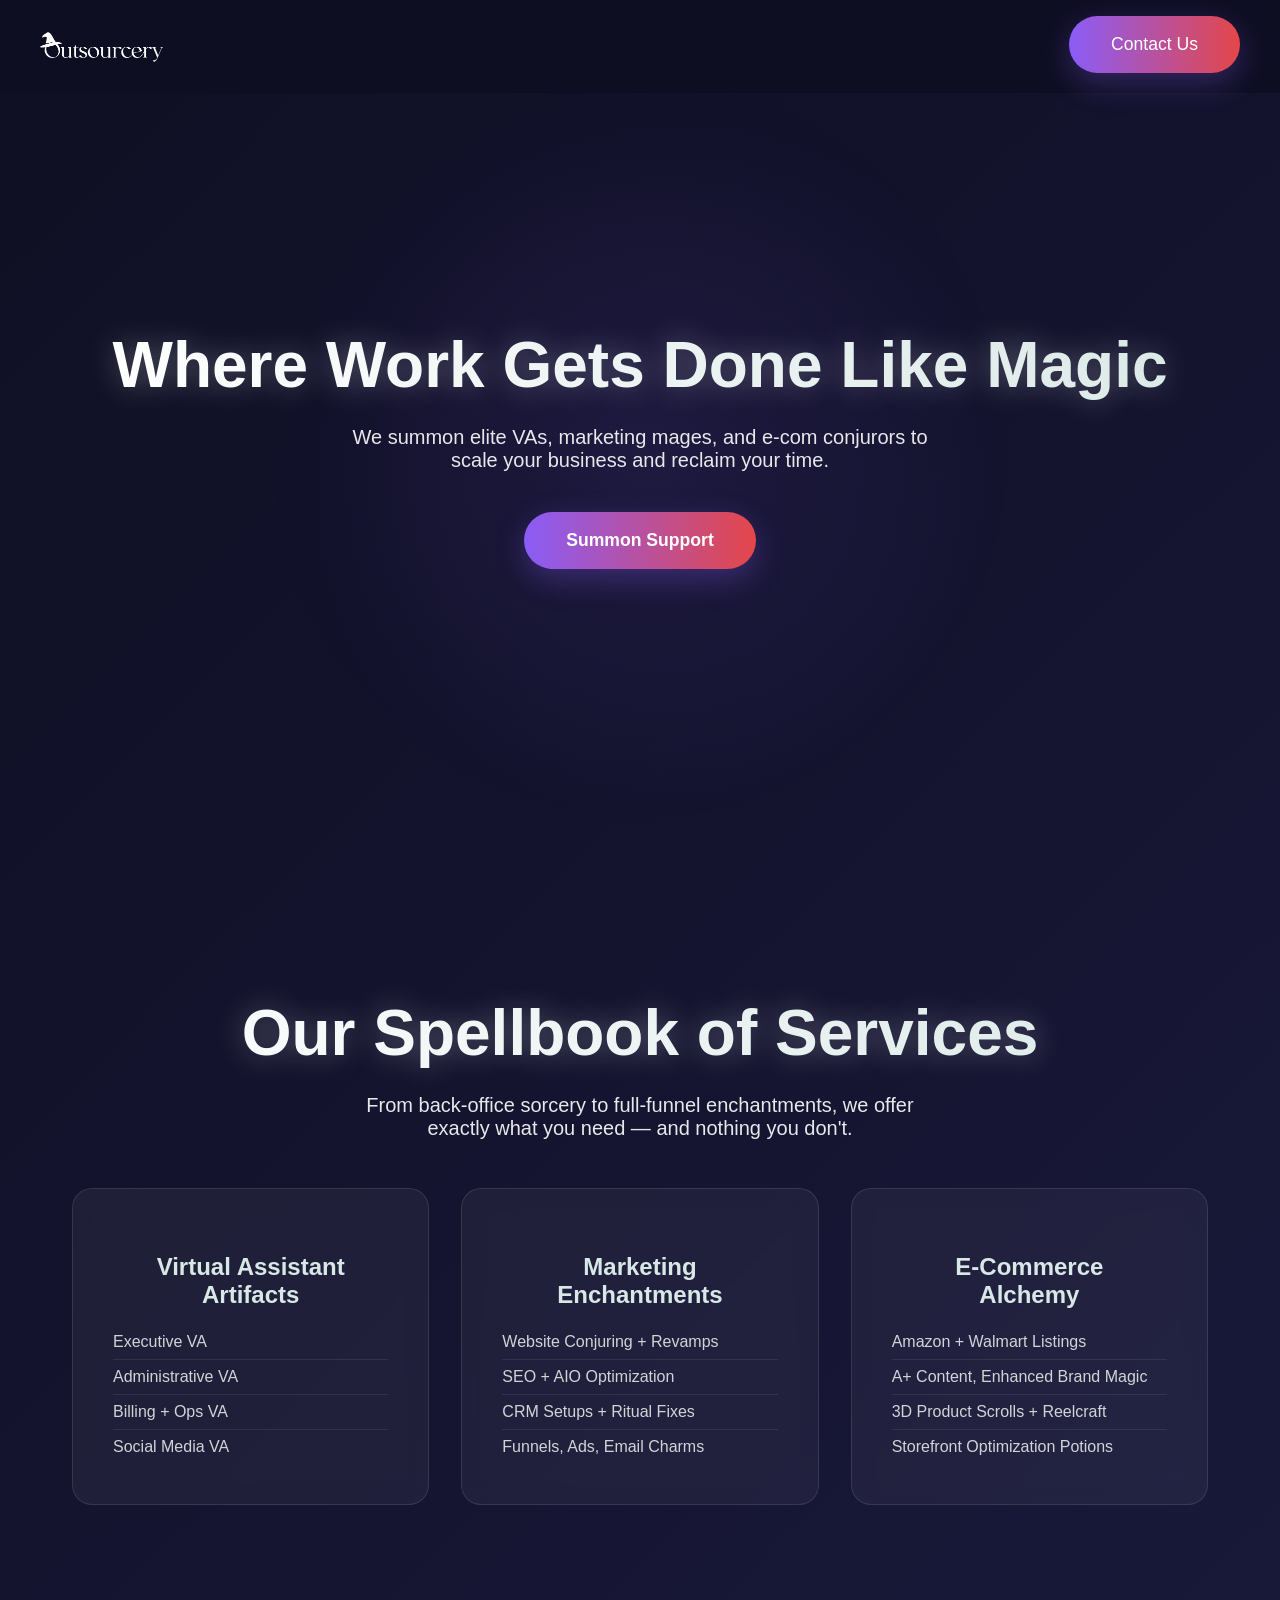
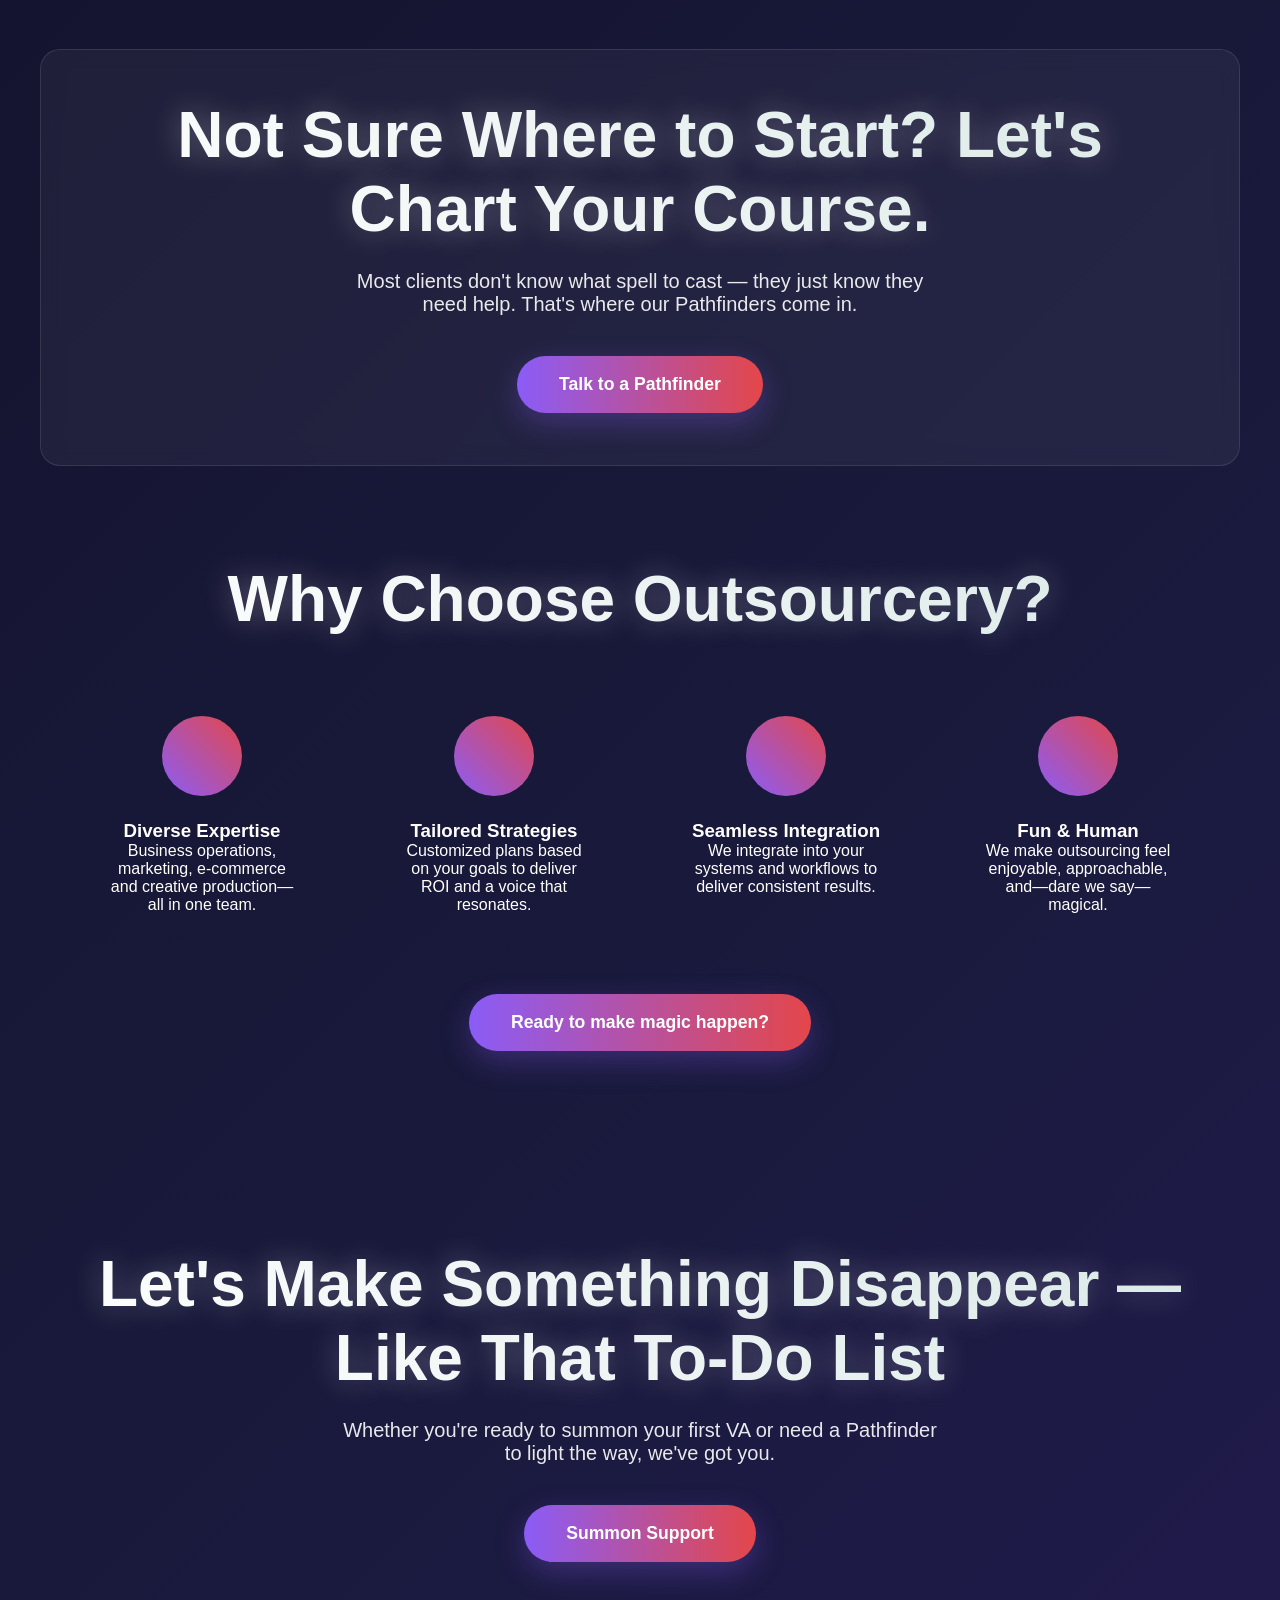
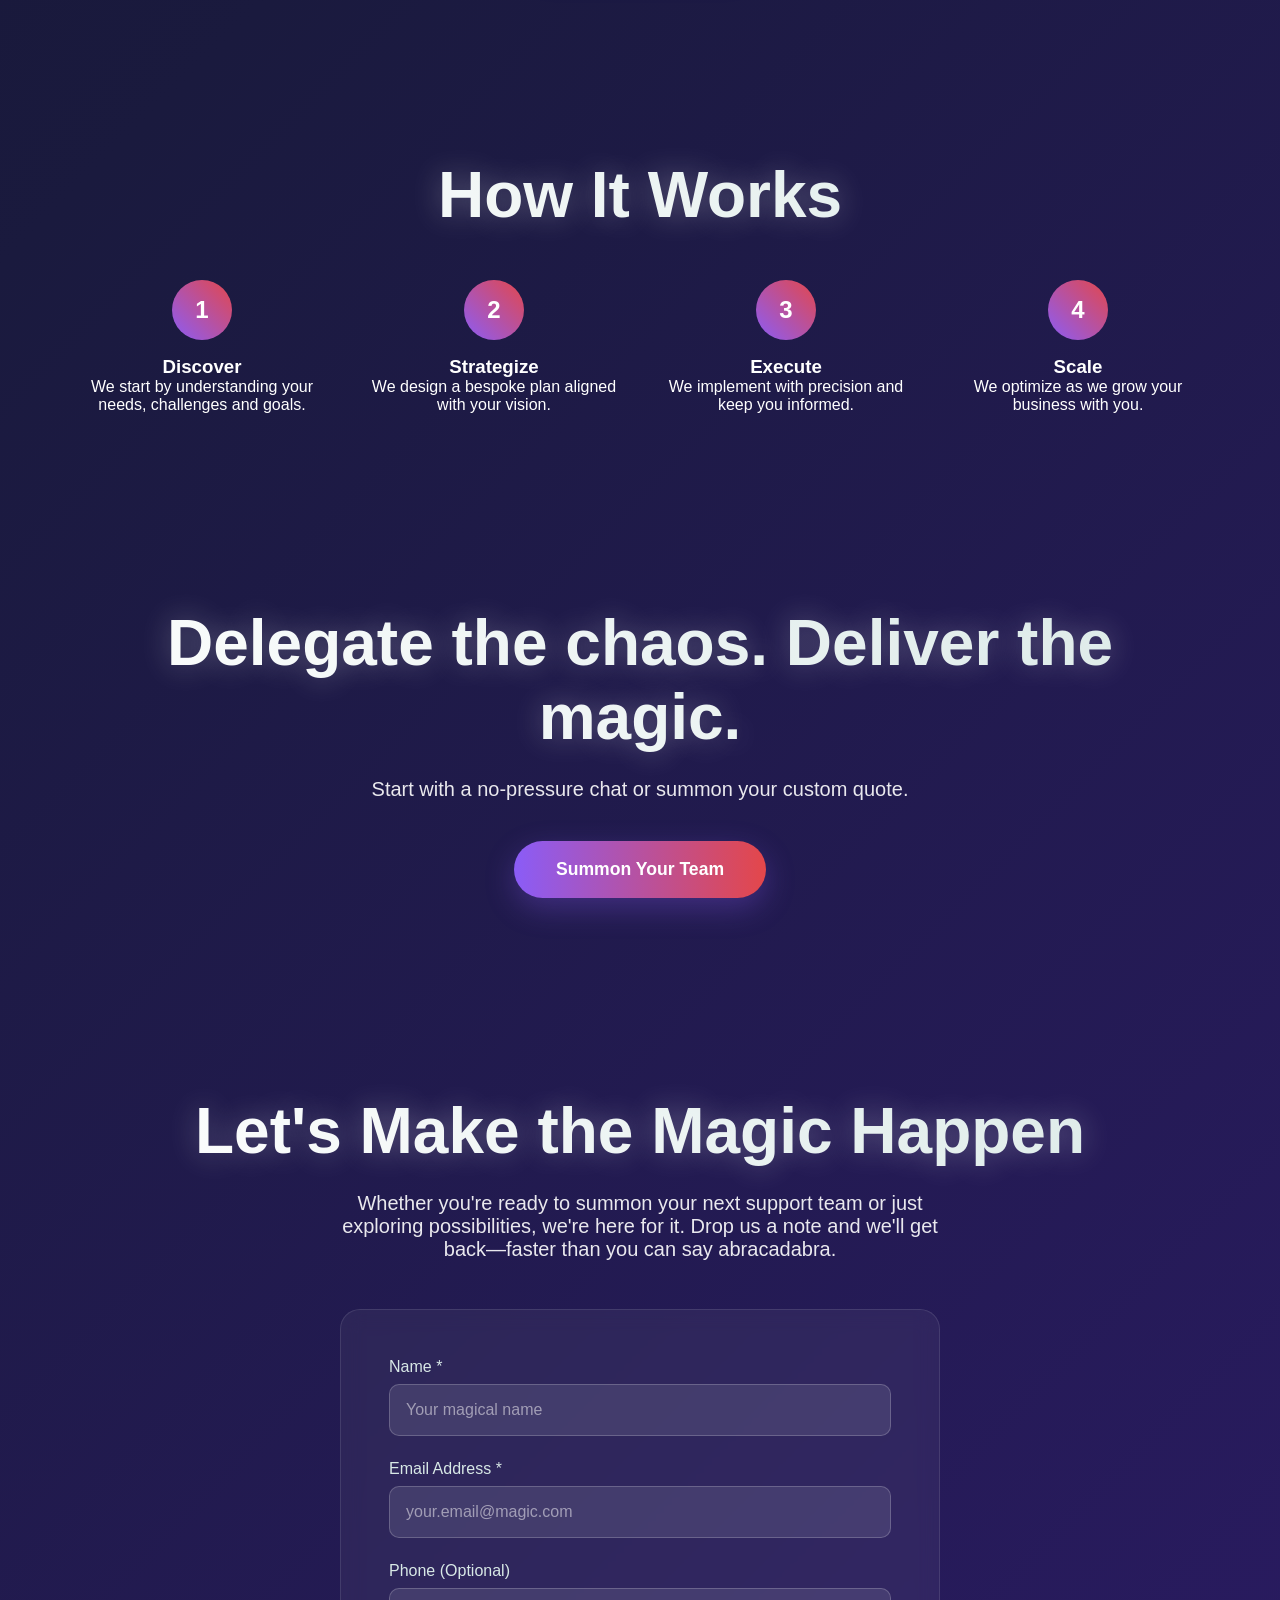
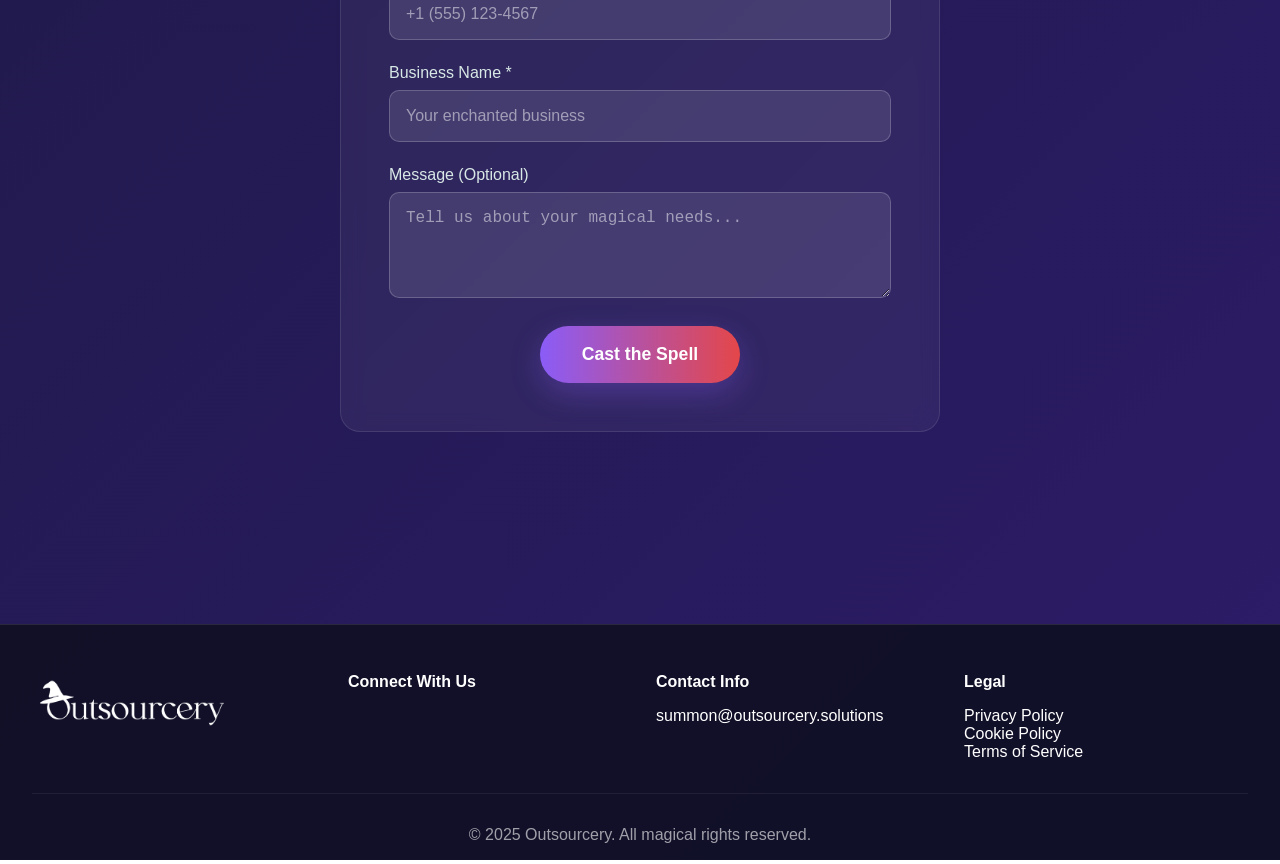
==== index.html @ af492dbd "Update index.html" ====
<!DOCTYPE html>
<html lang="en">
<head>
    <meta charset="UTF-8">
    <meta name="viewport" content="width=device-width, initial-scale=1.0">
    <title>Outsourcery - Where Work Gets Done Like Magic</title>
    <link rel="stylesheet" href="assets\css\fontawesome-all.min.css">
		<link rel="shortcut icon" type="image/x-icon" href="images/favicon.ico">
    <style>
        * {
            margin: 0;
            padding: 0;
            box-sizing: border-box;
        }

        body {
            font-family: 'Arial', sans-serif;
            background: linear-gradient(135deg, #0f0f23 0%, #1a1a3e 50%, #2d1b69 100%);
            color: #fff;
            overflow-x: hidden;
        }
		#contactMessage, #failMessage{
			display:none;
		}
        /* Magical particle animation */
        .particles {
            position: fixed;
            top: 0;
            left: 0;
            width: 100%;
            height: 100%;
            pointer-events: none;
            z-index: 1;
        }

        .particle {
            position: absolute;
            width: 4px;
            height: 4px;
            background: #ffffff;
            border-radius: 50%;
            animation: twinkle 4s ease-in-out infinite;
            opacity: 0;
        }

        .particle:nth-child(odd) {
            background: #8b5cf6;
            animation-duration: 3s;
        }

        .particle:nth-child(even) {
            background: #e3474b;
            animation-duration: 5s;
        }

        .particle:nth-child(3n) {
            background: #ffffff;
            animation-duration: 2.5s;
        }

        @keyframes twinkle {
            0%, 100% { 
                opacity: 0;
                transform: scale(0.5);
            }
            20% { 
                opacity: 0.3;
                transform: scale(0.8);
            }
            50% { 
                opacity: 1;
                transform: scale(1.2);
                box-shadow: 0 0 15px currentColor;
            }
            80% { 
                opacity: 0.4;
                transform: scale(0.9);
            }
        }

        /* Header */
        header {
            position: fixed;
            top: 0;
            width: 100%;
            padding: 1rem 2rem;
            background: rgba(15, 15, 35, 0.9);
            backdrop-filter: blur(10px);
            z-index: 1000;
            transition: all 0.3s ease;
        }

        .nav-container {
            max-width: 1200px;
            margin: 0 auto;
            display: flex;
            justify-content: space-between;
            align-items: center;
        }

        .nav-menu {
            display: flex;
            list-style: none;
            gap: 2rem;
            margin: 0;
            padding: 0;
        }

        .nav-menu li a {
            color: #ffffff;
            text-decoration: none;
            font-weight: 500;
            transition: all 0.3s ease;
            position: relative;
        }


        .nav-menu li a::after {
            content: '';
            position: absolute;
            bottom: -5px;
            left: 0;
            width: 0;
            height: 2px;
            background: linear-gradient(45deg, #8b5cf6, #e3474b);
            transition: width 0.3s ease;
        }

        .nav-menu li a:hover::after {
            width: 100%;
        }

        .mobile-menu-toggle {
            display: none;
            background: none;
            border: none;
            color: white;
            font-size: 1.5rem;
            cursor: pointer;
        }

        @media (max-width: 768px) {
            .nav-menu {
                position: fixed;
                top: 70px;
                left: 0;
                right: 0;
                background: rgba(15, 15, 35, 0.95);
                backdrop-filter: blur(10px);
                flex-direction: column;
                padding: 2rem;
                gap: 1.5rem;
                transform: translateY(-100vh);
                transition: transform 0.3s ease;
            }

            .nav-menu.active {
                transform: translateY(0);
            }

            .mobile-menu-toggle {
                display: block;
            }
        }

        .logo {
            height: 40px;
            width: auto;
            transition: all 0.3s ease;
        }

        .logo:hover {
            transform: scale(1.05);
            filter: drop-shadow(0 0 10px rgba(139, 92, 246, 0.5));
        }

        /* Sections */
        section {
            padding: 6rem 2rem;
            max-width: 1200px;
            margin: 0 auto;
            position: relative;
            z-index: 2;
        }

        .hero {
            min-height: 100vh;
            display: flex;
            align-items: center;
            justify-content: center;
            text-align: center;
            background: radial-gradient(circle at 50% 50%, rgba(139, 92, 246, 0.1) 0%, transparent 50%);
        }

        h1 {
            font-size: clamp(2.5rem, 5vw, 4rem);
            margin-bottom: 1.5rem;
            background: linear-gradient(45deg, #ffffff, #d8e8e6);
            -webkit-background-clip: text;
            -webkit-text-fill-color: transparent;
            text-shadow: 0 0 30px rgba(255, 255, 255, 0.3);
            animation: glow 3s ease-in-out infinite alternate;
        }

        @keyframes glow {
            from { text-shadow: 0 0 30px rgba(255, 255, 255, 0.3); }
            to { text-shadow: 0 0 40px rgba(139, 92, 246, 0.6), 0 0 60px rgba(139, 92, 246, 0.4); }
        }

        .subheading {
            font-size: 1.25rem;
            margin-bottom: 2.5rem;
            opacity: 0.9;
            max-width: 600px;
            margin-left: auto;
            margin-right: auto;
        }

        /* Buttons */
        .magic-button {
            display: inline-block;
            padding: 1rem 2.5rem;
            background: linear-gradient(90deg, #8b5cf6, #e3474b, #8b5cf6);
            background-size: 200% 100%;
            color: white;
            text-decoration: none;
            border-radius: 50px;
            font-weight: bold;
            font-size: 1.1rem;
            transition: all 0.3s ease;
            position: relative;
            overflow: hidden;
            border: 2px solid transparent;
            box-shadow: 0 10px 30px rgba(139, 92, 246, 0.3);
            animation: gradientShift 3s ease-in-out infinite;
        }

        @keyframes gradientShift {
            0%, 100% { background-position: 0% 50%; }
            50% { background-position: 100% 50%; }
        }

        .magic-button:hover {
            transform: translateY(-3px);
            box-shadow: 0 15px 40px rgba(139, 92, 246, 0.5);
            animation-duration: 1s;
        }

        .magic-button::before {
            content: '';
            position: absolute;
            top: 0;
            left: -100%;
            width: 100%;
            height: 100%;
            background: linear-gradient(90deg, transparent, rgba(255,255,255,0.2), transparent);
            transition: left 0.5s;
        }

        .magic-button:hover::before {
            left: 100%;
        }

        /* Services Grid */
        .services-grid {
            display: grid;
            grid-template-columns: repeat(auto-fit, minmax(300px, 1fr));
            gap: 2rem;
            margin-top: 3rem;
        }

        .service-card {
            background: rgba(255, 255, 255, 0.05);
            backdrop-filter: blur(10px);
            border: 1px solid rgba(255, 255, 255, 0.1);
            border-radius: 20px;
            padding: 2.5rem;
            text-align: center;
            transition: all 0.3s ease;
            position: relative;
            overflow: hidden;
        }

        .service-card::before {
            content: '';
            position: absolute;
            top: 0;
            left: 0;
            right: 0;
            height: 3px;
            background: linear-gradient(90deg, #8b5cf6, #e3474b, #f59e0b);
            opacity: 0;
            transition: opacity 0.3s ease;
        }

        .service-card:hover::before {
            opacity: 1;
        }

        .service-card:hover {
            transform: translateY(-10px);
            box-shadow: 0 20px 40px rgba(139, 92, 246, 0.2);
            border-color: rgba(139, 92, 246, 0.3);
        }

        .service-icon {
            font-size: 3rem;
            margin-bottom: 1.5rem;
            color: #fff;
        }

        .service-card h3 {
            font-size: 1.5rem;
            margin-bottom: 1rem;
            color: #d8e8e6;
        }

        .service-list {
            list-style: none;
            text-align: left;
            margin-top: 1rem;
        }

        .service-list li {
            padding: 0.5rem 0;
            border-bottom: 1px solid rgba(255, 255, 255, 0.1);
            opacity: 0.8;
        }

        .service-list li:last-child {
            border-bottom: none;
        }

        /* Why Us Section */
        .why-us-grid {
            display: grid;
            grid-template-columns: repeat(auto-fit, minmax(250px, 1fr));
            gap: 2rem;
            margin-top: 3rem;
        }

        .feature-card {
            text-align: center;
            padding: 2rem;
        }

        .feature-icon {
            width: 80px;
            height: 80px;
            margin: 0 auto 1.5rem;
            background: linear-gradient(45deg, #8b5cf6, #e3474b);
            border-radius: 50%;
            display: flex;
            align-items: center;
            justify-content: center;
            font-size: 2rem;
            animation: pulse 2s infinite;
        }

        @keyframes pulse {
            0% { box-shadow: 0 0 0 0 rgba(139, 92, 246, 0.4); }
            70% { box-shadow: 0 0 0 20px rgba(139, 92, 246, 0); }
            100% { box-shadow: 0 0 0 0 rgba(139, 92, 246, 0); }
        }

        /* Process Steps */
        .process-steps {
            display: grid;
            grid-template-columns: repeat(auto-fit, minmax(200px, 1fr));
            gap: 2rem;
            margin-top: 3rem;
        }

        .step {
            text-align: center;
            position: relative;
        }

        .step-number {
            width: 60px;
            height: 60px;
            background: linear-gradient(45deg, #8b5cf6, #e3474b);
            border-radius: 50%;
            display: flex;
            align-items: center;
            justify-content: center;
            font-size: 1.5rem;
            font-weight: bold;
            margin: 0 auto 1rem;
        }

        /* Contact Form */
        .contact-form {
            max-width: 600px;
            margin: 3rem auto 0;
            background: rgba(255, 255, 255, 0.05);
            backdrop-filter: blur(10px);
            border: 1px solid rgba(255, 255, 255, 0.1);
            border-radius: 20px;
            padding: 3rem;
        }
		.cta {
            margin: 3rem auto 0;
            background: rgba(255, 255, 255, 0.05);
            backdrop-filter: blur(10px);
            border: 1px solid rgba(255, 255, 255, 0.1);
            border-radius: 20px;
            padding: 3rem;
			text-align: center;
        }

        .form-group {
            margin-bottom: 1.5rem;
        }

        .form-group label {
            display: block;
            margin-bottom: 0.5rem;
            color: #d8e8e6;
            font-weight: 500;
        }

        .form-group input,
        .form-group textarea {
            width: 100%;
            padding: 1rem;
            background: rgba(255, 255, 255, 0.1);
            border: 1px solid rgba(255, 255, 255, 0.2);
            border-radius: 10px;
            color: white;
            font-size: 1rem;
            transition: all 0.3s ease;
        }

        .form-group input:focus,
        .form-group textarea:focus {
            outline: none;
            border-color: #8b5cf6;
            box-shadow: 0 0 20px rgba(139, 92, 246, 0.3);
        }

        .form-group input::placeholder,
        .form-group textarea::placeholder {
            color: rgba(255, 255, 255, 0.5);
        }

        /* Footer */
        footer {
            background: rgba(15, 15, 35, 0.9);
            padding: 3rem 2rem 1rem;
            margin-top: 6rem;
            border-top: 1px solid rgba(255, 255, 255, 0.1);
        }

        .footer-content {
            max-width: 1200px;
            margin: 0 auto;
            display: grid;
            grid-template-columns: repeat(auto-fit, minmax(250px, 1fr));
            gap: 2rem;
        }

        .footer-section h4 {
            color: #fff;
            margin-bottom: 1rem;
        }

        .social-links {
            display: flex;
            gap: 1rem;
            margin-top: 1rem;
        }

        .social-links a {
            color: #fff;
            font-size: 1.5rem;
            transition: color 0.3s ease;
        }

        .social-links a:hover {
            color: #e3474b;
        }

        /* Responsive */
        @media (max-width: 768px) {
            section {
                padding: 4rem 1rem;
            }
            
            .services-grid {
                grid-template-columns: 1fr;
            }
            
            .contact-form {
                margin: 2rem 1rem 0;
                padding: 2rem;
            }
        }

        /* Scroll animations */
        .fade-in {
            opacity: 0;
            transform: translateY(30px);
            transition: all 0.8s ease;
        }

        .fade-in.visible {
            opacity: 1;
            transform: translateY(0);
        }
    </style>
</head>
<body>
    <div class="particles" id="particles"></div>
    
    <header>
        <nav class="nav-container">
            <img src="images/Hori Lavender Gray.png" alt="Outsourcery Logo" class="logo">
            
            <ul class="nav-menu" id="navMenu">
                <li><a href="#contact" class="magic-button">Contact Us <i class="fas fa-magic"></i></a></li>
            </ul>
            
            <button class="mobile-menu-toggle" id="mobileToggle">
                <li><a href="#contact" class="magic-button">Contact Us <i class="fas fa-magic"></i></a></li>
            </button>
        </nav>
    </header>

    <!-- Section 1: Hero Banner -->
    <section class="hero">
        <div class="fade-in">
            <h1>Where Work Gets Done Like Magic</h1>
            <p class="subheading">We summon elite VAs, marketing mages, and e-com conjurors to scale your business and reclaim your time.</p>
            <a href="#contact" class="magic-button">Summon Support <i class="fas fa-magic"></i></a>
        </div>
    </section>

    <!-- Section 2: Services -->
    <section id="services" class="fade-in">
        <h1 style="text-align: center;">Our Spellbook of Services</h1>
        <p class="subheading" style="text-align: center;">From back-office sorcery to full-funnel enchantments, we offer exactly what you need — and nothing you don't.</p>
        
        <div class="services-grid">
            <div class="service-card">
                <div class="service-icon"><i class="fas fa-user-tie"></i></div>
                <h3>Virtual Assistant Artifacts</h3>
                <ul class="service-list">
                    <li>Executive VA</li>
                    <li>Administrative VA</li>
                    <li> Billing + Ops VA</li>
                    <li>Social Media VA</li>
                </ul>
            </div>
            
            <div class="service-card">
                <div class="service-icon"><i class="fas fa-bullhorn"></i></div>
                <h3>Marketing Enchantments</h3>
                <ul class="service-list">
                    <li>Website Conjuring + Revamps</li>
                    <li>SEO + AIO Optimization</li>
                    <li>CRM Setups + Ritual Fixes</li>
                    <li>Funnels, Ads, Email Charms</li>
                </ul>
            </div>
            
            <div class="service-card">
                <div class="service-icon"><i class="fas fa-shopping-cart"></i></div>
                <h3>E-Commerce<br />Alchemy</h3>
                <ul class="service-list">
                    <li>Amazon + Walmart Listings</li>
                    <li>A+ Content, Enhanced Brand Magic</li>
                    <li>3D Product Scrolls + Reelcraft</li>
                    <li>Storefront Optimization Potions</li>
                </ul>
            </div>
        </div>
    </section>

    <!-- Section 3: CTA -->
    <section class="fade-in cta">
        <h1>Not Sure Where to Start? Let's Chart Your Course.</h1>
        <p class="subheading">Most clients don't know what spell to cast — they just know they need help. That's where our Pathfinders come in.</p>
                    <a href="#contact" class="magic-button">Talk to a Pathfinder <i class="fas fa-map-marked-alt"></i></a>
    </section>


    <!-- Section 5: Why Us -->
    <section id="why-us" class="fade-in">
        <h1 style="text-align: center;">Why Choose Outsourcery?</h1>
        
        <div class="why-us-grid">
            <div class="feature-card">
                <div class="feature-icon"><i class="fas fa-users"></i></div>
                <h3>Diverse Expertise</h3>
                <p>Business operations, marketing, e-commerce and creative production—all in one team.</p>
            </div>
            
            <div class="feature-card">
                <div class="feature-icon"><i class="fas fa-paint-brush"></i></div>
                <h3>Tailored Strategies</h3>
                <p>Customized plans based on your goals to deliver ROI and a voice that resonates.</p>
            </div>
            
            <div class="feature-card">
                <div class="feature-icon"><i class="fas fa-plug"></i></div>
                <h3>Seamless Integration</h3>
                <p>We integrate into your systems and workflows to deliver consistent results.</p>
            </div>
            
            <div class="feature-card">
                <div class="feature-icon"><i class="fas fa-smile"></i></div>
                <h3>Fun & Human</h3>
                <p>We make outsourcing feel enjoyable, approachable, and—dare we say—magical.</p>
            </div>
        </div>
        
        <div style="text-align: center; margin-top: 3rem;">
            <a href="#contact" class="magic-button">Ready to make magic happen? <i class="fas fa-magic"></i></a>
        </div>
    </section>

    <!-- Section 6: CTA -->
    <section class="fade-in" style="text-align: center;">
        <h1>Let's Make Something Disappear — Like That To-Do List</h1>
        <p class="subheading">Whether you're ready to summon your first VA or need a Pathfinder to light the way, we've got you.</p>
                    <a href="#contact" class="magic-button">Summon Support <i class="fas fa-magic"></i></a>
    </section>

    <!-- Section 7: How It Works -->
    <section id="process" class="fade-in">
        <h1 style="text-align: center; margin-bottom: 3rem;">How It Works</h1>
        
        <div class="process-steps">
            <div class="step">
                <div class="step-number">1</div>
                <h3>Discover</h3>
                <p>We start by understanding your needs, challenges and goals.</p>
            </div>
            
            <div class="step">
                <div class="step-number">2</div>
                <h3>Strategize</h3>
                <p>We design a bespoke plan aligned with your vision.</p>
            </div>
            
            <div class="step">
                <div class="step-number">3</div>
                <h3>Execute</h3>
                <p>We implement with precision and keep you informed.</p>
            </div>
            
            <div class="step">
                <div class="step-number">4</div>
                <h3>Scale</h3>
                <p>We optimize as we grow your business with you.</p>
            </div>
        </div>
    </section>

    <!-- Section 8: CTA -->
    <section class="fade-in" style="text-align: center;">
        <h1>Delegate the chaos. Deliver the magic.</h1>
        <p class="subheading">Start with a no-pressure chat or summon your custom quote.</p>
                    <a href="#contact" class="magic-button">Summon Your Team <i class="fas fa-trophy"></i></a>
    </section>

    <!-- Section 9: Contact Form -->
    <section id="contact" class="fade-in">
        <h1 style="text-align: center;">Let's Make the Magic Happen</h1>
        <p class="subheading" style="text-align: center;">Whether you're ready to summon your next support team or just exploring possibilities, we're here for it. Drop us a note and we'll get back—faster than you can say abracadabra.</p>
        
        <form class="contact-form" action="https://formspree.io/f/xeoznowd" method="POST" id="contactForm">
            <div class="form-group">
                <label for="name">Name *</label>
                <input type="text" id="name" name="name" required placeholder="Your magical name">
            </div>
            
            <div class="form-group">
                <label for="email">Email Address *</label>
                <input type="email" id="email" name="email" required placeholder="your.email@magic.com">
            </div>
            
            <div class="form-group">
                <label for="phone">Phone (Optional)</label>
                <input type="tel" id="phone" name="phone" placeholder="+1 (555) 123-4567">
            </div>
            
            <div class="form-group">
                <label for="business">Business Name *</label>
                <input type="text" id="business" name="business" required placeholder="Your enchanted business">
            </div>
            
            <div class="form-group">
                <label for="message">Message (Optional)</label>
                <textarea id="message" name="message" rows="4" placeholder="Tell us about your magical needs..."></textarea>
            </div>
            
            <div style="text-align: center;">
                <button type="submit" class="magic-button">Cast the Spell <i class="fas fa-magic"></i></button>
            </div>
        </form>
    </section>
	<section id="contactMessage" class="fade-in contact-form"><center>
	<h1>Message sent!</h1>
	<p class="subheading"> We'll be in touch faster than you can say abracadabra.</p></center>
    </section>
	<section id="failMessage" class="fade-in cta"><center>
		<h1><div class="error-message">
	  Oops! Something went wrong.</h1>
		<p class="subheading">Looks like the spell misfired. Please email us at <a href="mailto:summon@outsourcery.solutions" style="color: #fff; ">summon@outsourcery.solutions</a> and we’ll conjure a fix ASAP.</p></center>
    </section>

    <!-- Footer -->
    <footer>
        <div class="footer-content">
            <div class="footer-section">
                <img src="images/Hori Lavender Gray.png" alt="Outsourcery Logo" style="height: 60px; width: auto; margin-bottom: 1rem;">
            </div>
            
            <div class="footer-section">
                <h4>Connect With Us</h4>
                <div class="social-links">
                    <a href="#" title="Facebook"><i class="fab fa-facebook"></i></a>
                    <a href="#" title="Instagram"><i class="fab fa-instagram"></i></a>
                    <a href="#" title="LinkedIn"><i class="fab fa-linkedin"></i></a>
                    <a href="#" title="Twitter"><i class="fab fa-twitter"></i></a>
                    <a href="#" title="TikTok"><i class="fab fa-tiktok"></i></a>
                    <a href="#" title="YouTube"><i class="fab fa-youtube"></i></a>
                </div>
            </div>
            
            <div class="footer-section">
                <h4>Contact Info</h4>
                <p><i class="fas fa-envelope"></i> summon@outsourcery.solutions</p>
            </div>
            
            <div class="footer-section">
                <h4>Legal</h4>
                <p><a href="#" style="color: #fff; text-decoration: none;">Privacy Policy</a></p>
                <p><a href="#" style="color: #fff; text-decoration: none;">Cookie Policy</a></p>
                <p><a href="#" style="color: #fff; text-decoration: none;">Terms of Service</a></p>
            </div>
        </div>
        
        <div style="text-align: center; margin-top: 2rem; padding-top: 2rem; border-top: 1px solid rgba(255,255,255,0.1); opacity: 0.6;">
            <p>&copy; 2025 Outsourcery. All magical rights reserved.</p>
        </div>
    </footer>

    <script>
        // Create twinkling star particles
        function createParticles() {
            const particlesContainer = document.getElementById('particles');
            const particleCount = 60;

            for (let i = 0; i < particleCount; i++) {
                const particle = document.createElement('div');
                particle.className = 'particle';
                particle.style.left = Math.random() * 100 + '%';
                particle.style.top = Math.random() * 100 + '%';
                particle.style.animationDelay = Math.random() * 4 + 's';
                particle.style.animationDuration = (Math.random() * 2 + 2) + 's';
                particlesContainer.appendChild(particle);
            }
        }

        // Mobile menu toggle
        function setupMobileMenu() {
            const mobileToggle = document.getElementById('mobileToggle');
            const navMenu = document.getElementById('navMenu');
            const hamburger = document.getElementById('hamburger');

            mobileToggle.addEventListener('click', () => {
                navMenu.classList.toggle('active');
                hamburger.innerHTML = navMenu.classList.contains('active') ? '<i class="fas fa-times"></i>' : '<i class="fas fa-bars"></i>';
            });

            // Close mobile menu when clicking on a link
            document.querySelectorAll('.nav-menu a').forEach(link => {
                link.addEventListener('click', () => {
                    navMenu.classList.remove('active');
                    hamburger.innerHTML = '<i class="fas fa-bars"></i>';
                });
            });

            // Close mobile menu when clicking outside
            document.addEventListener('click', (e) => {
                if (!mobileToggle.contains(e.target) && !navMenu.contains(e.target)) {
                    navMenu.classList.remove('active');
                    hamburger.innerHTML = '<i class="fas fa-bars"></i>';
                }
            });
        }

        // Scroll animations
        function animateOnScroll() {
            const elements = document.querySelectorAll('.fade-in');
            const observer = new IntersectionObserver((entries) => {
                entries.forEach(entry => {
                    if (entry.isIntersecting) {
                        entry.target.classList.add('visible');
                    }
                });
            }, { threshold: 0.1 });

            elements.forEach(el => observer.observe(el));
        }

        // Smooth scrolling for anchor links
        document.querySelectorAll('a[href^="#"]').forEach(anchor => {
            anchor.addEventListener('click', function (e) {
                e.preventDefault();
                const target = document.querySelector(this.getAttribute('href'));
                if (target) {
                    target.scrollIntoView({
                        behavior: 'smooth',
                        block: 'start'
                    });
                }
            });
        });
				
		document.addEventListener("DOMContentLoaded", function () {
		const form = document.getElementById("contactForm");
		const formContainer = document.getElementById("contact");
		const formMessage = document.getElementById("contactMessage");
		const failMessage = document.getElementById("failMessage");
		

		form.addEventListener("submit", function (e) {
		  e.preventDefault(); 

		  const formData = new FormData(form);

		  fetch("https://formspree.io/f/xeoznowd", {
			method: "POST",
			body: formData,
			headers: {
			  Accept: "application/json"
			}
		  })
		  .then(response => {
			if (response.ok) {
			  formContainer.style.display = "none";
			  formMessage.style.display = "block";
			form.parentNode.insertBefore(message, form);
			} else {
			  failMessage.style.display = "block";
			}
		  })
		  .catch(error => {
			console.error("Form submission error:", error);
			alert("There was an error sending your message.");
		  });
		});
		});
		
        // Header scroll effect
        window.addEventListener('scroll', () => {
            const header = document.querySelector('header');
            if (window.scrollY > 100) {
                header.style.background = 'rgba(15, 15, 35, 0.95)';
            } else {
                header.style.background = 'rgba(15, 15, 35, 0.9)';
            }
        });

        // Initialize
        document.addEventListener('DOMContentLoaded', function() {
            createParticles();
            animateOnScroll();
            setupMobileMenu();
        });
    </script>
</body>
</html>
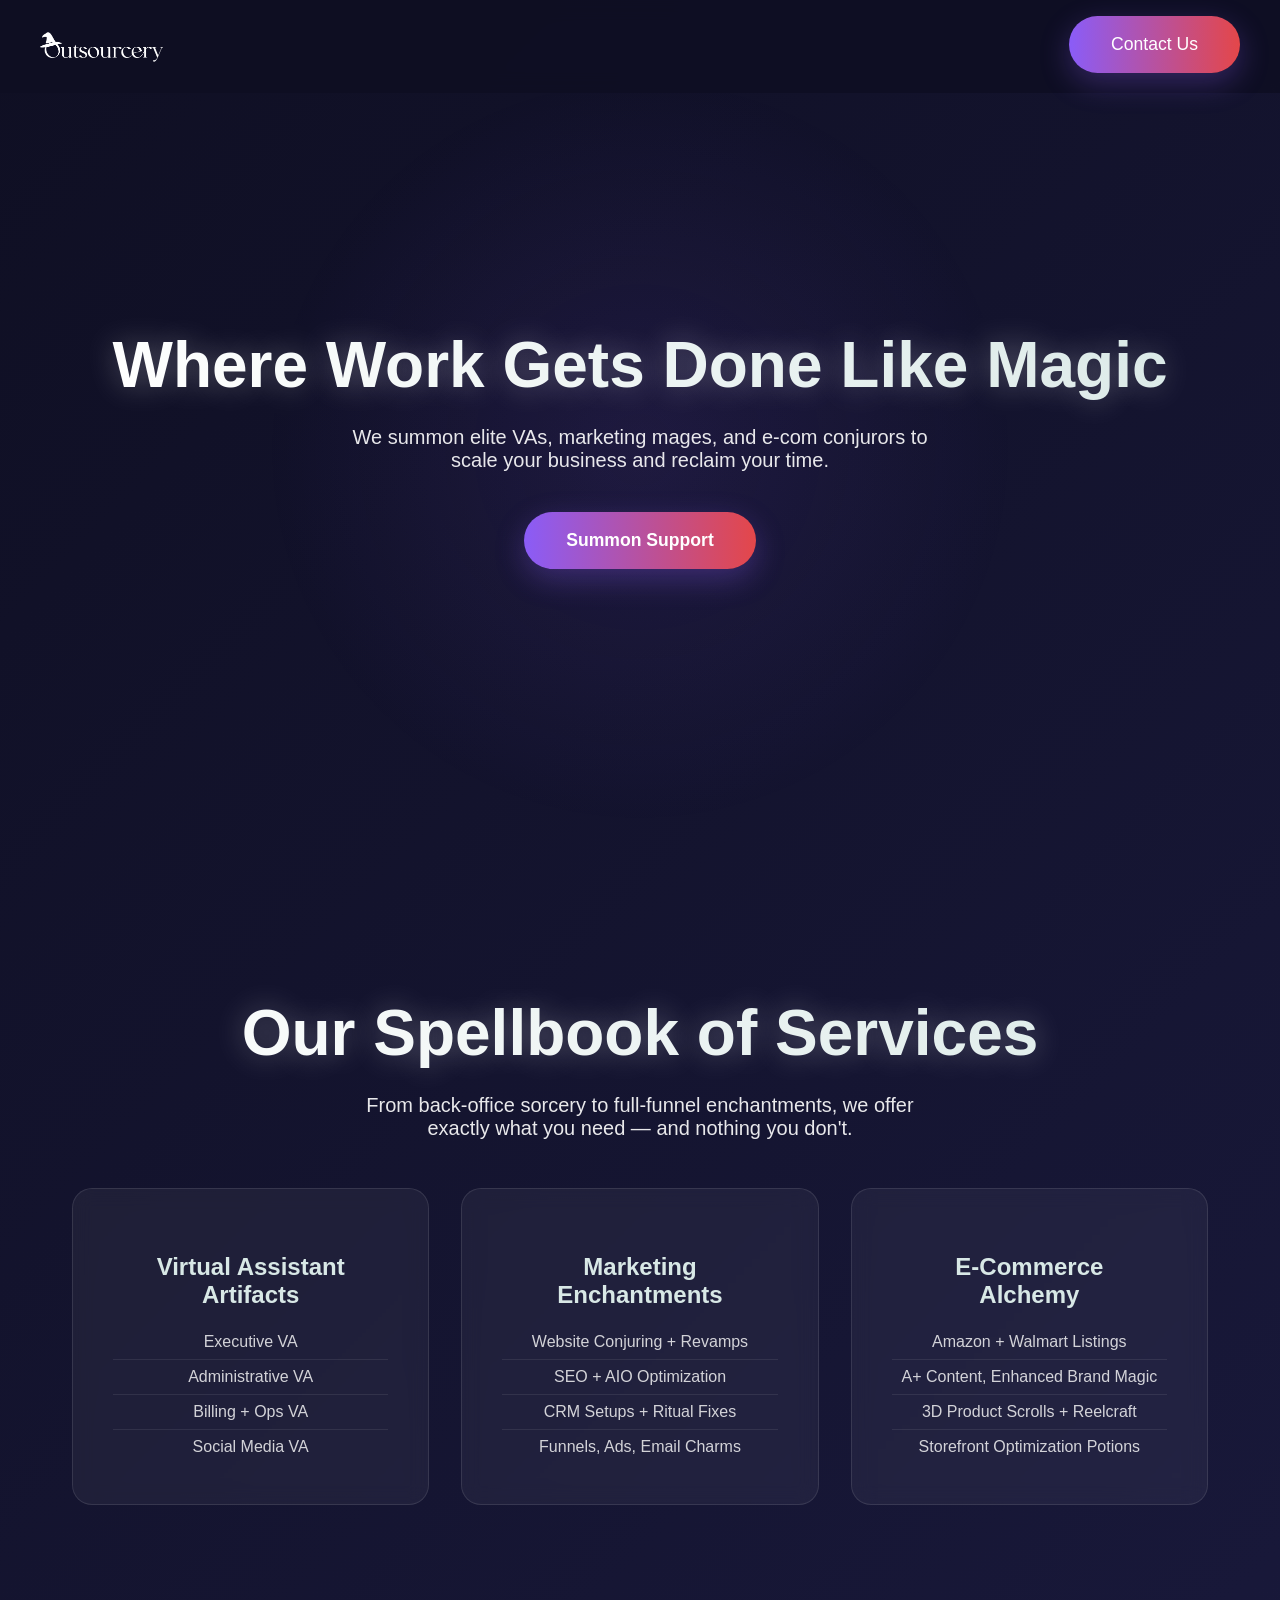
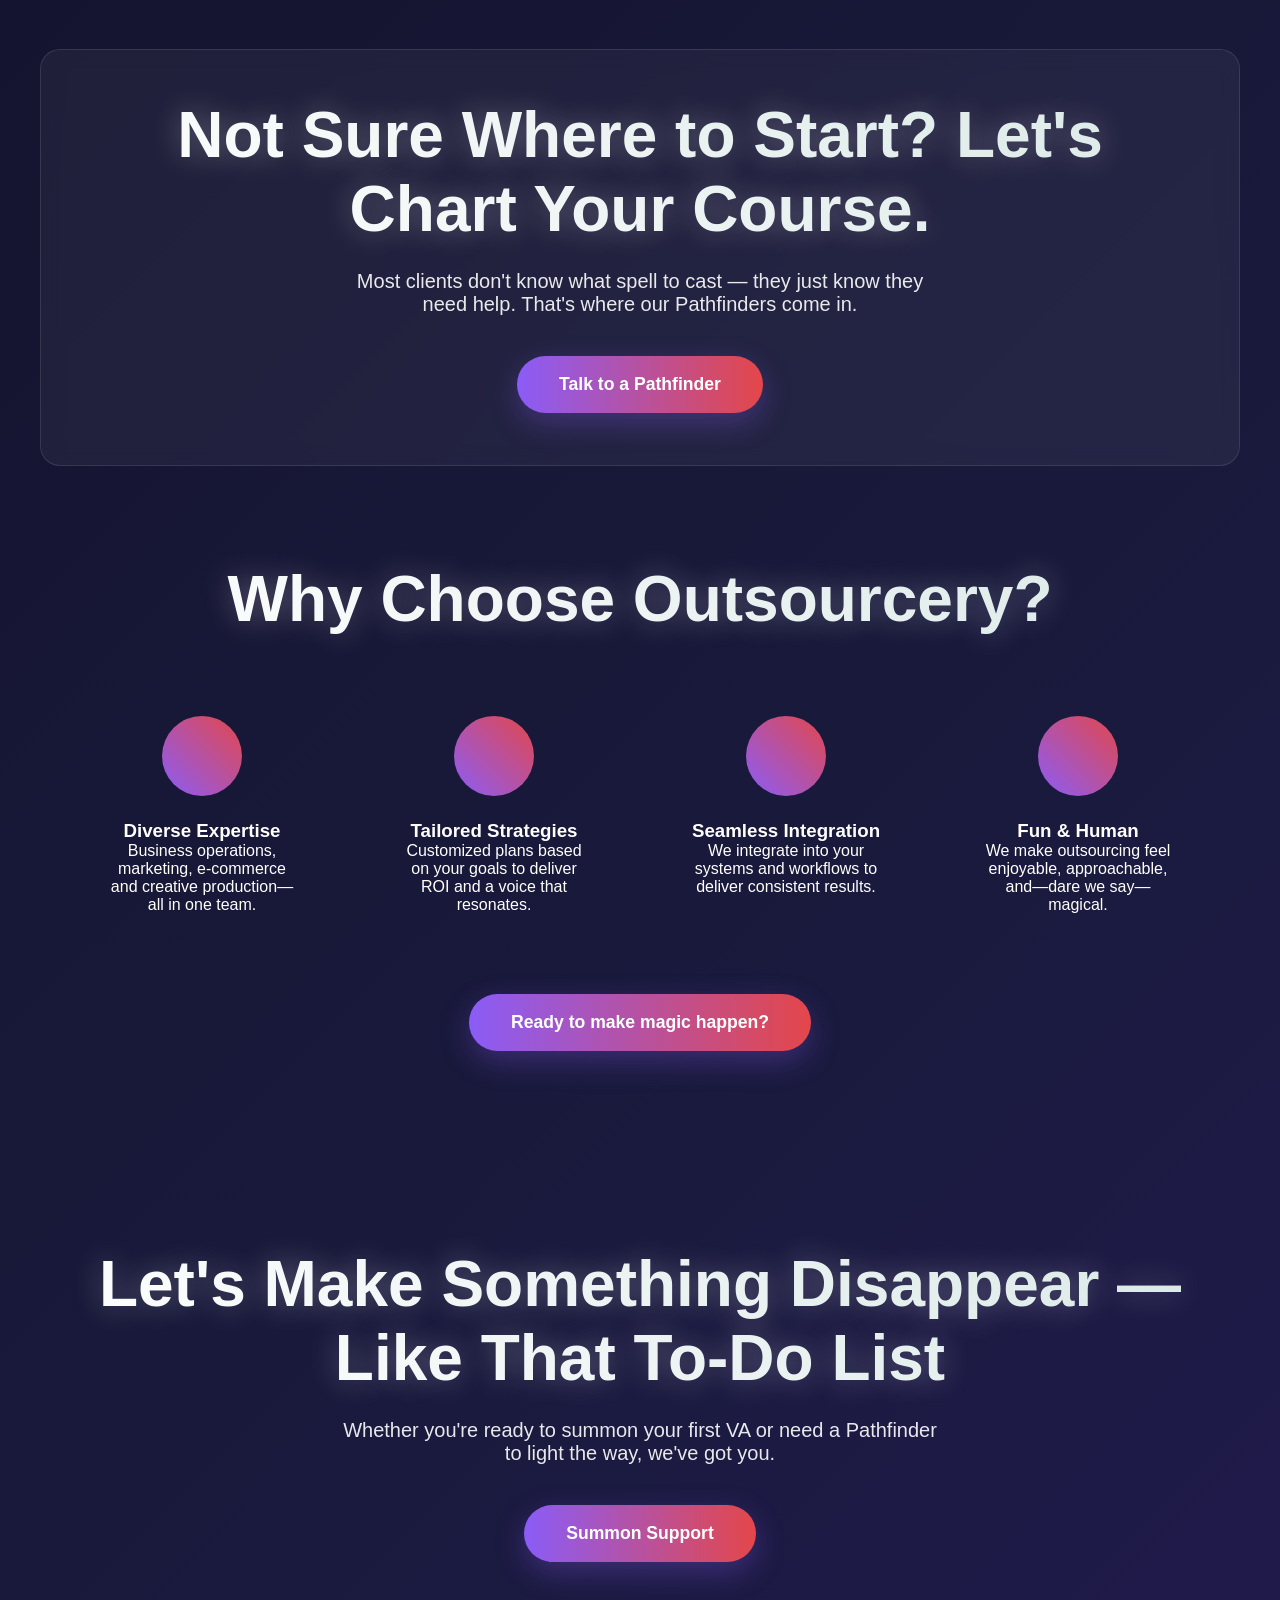
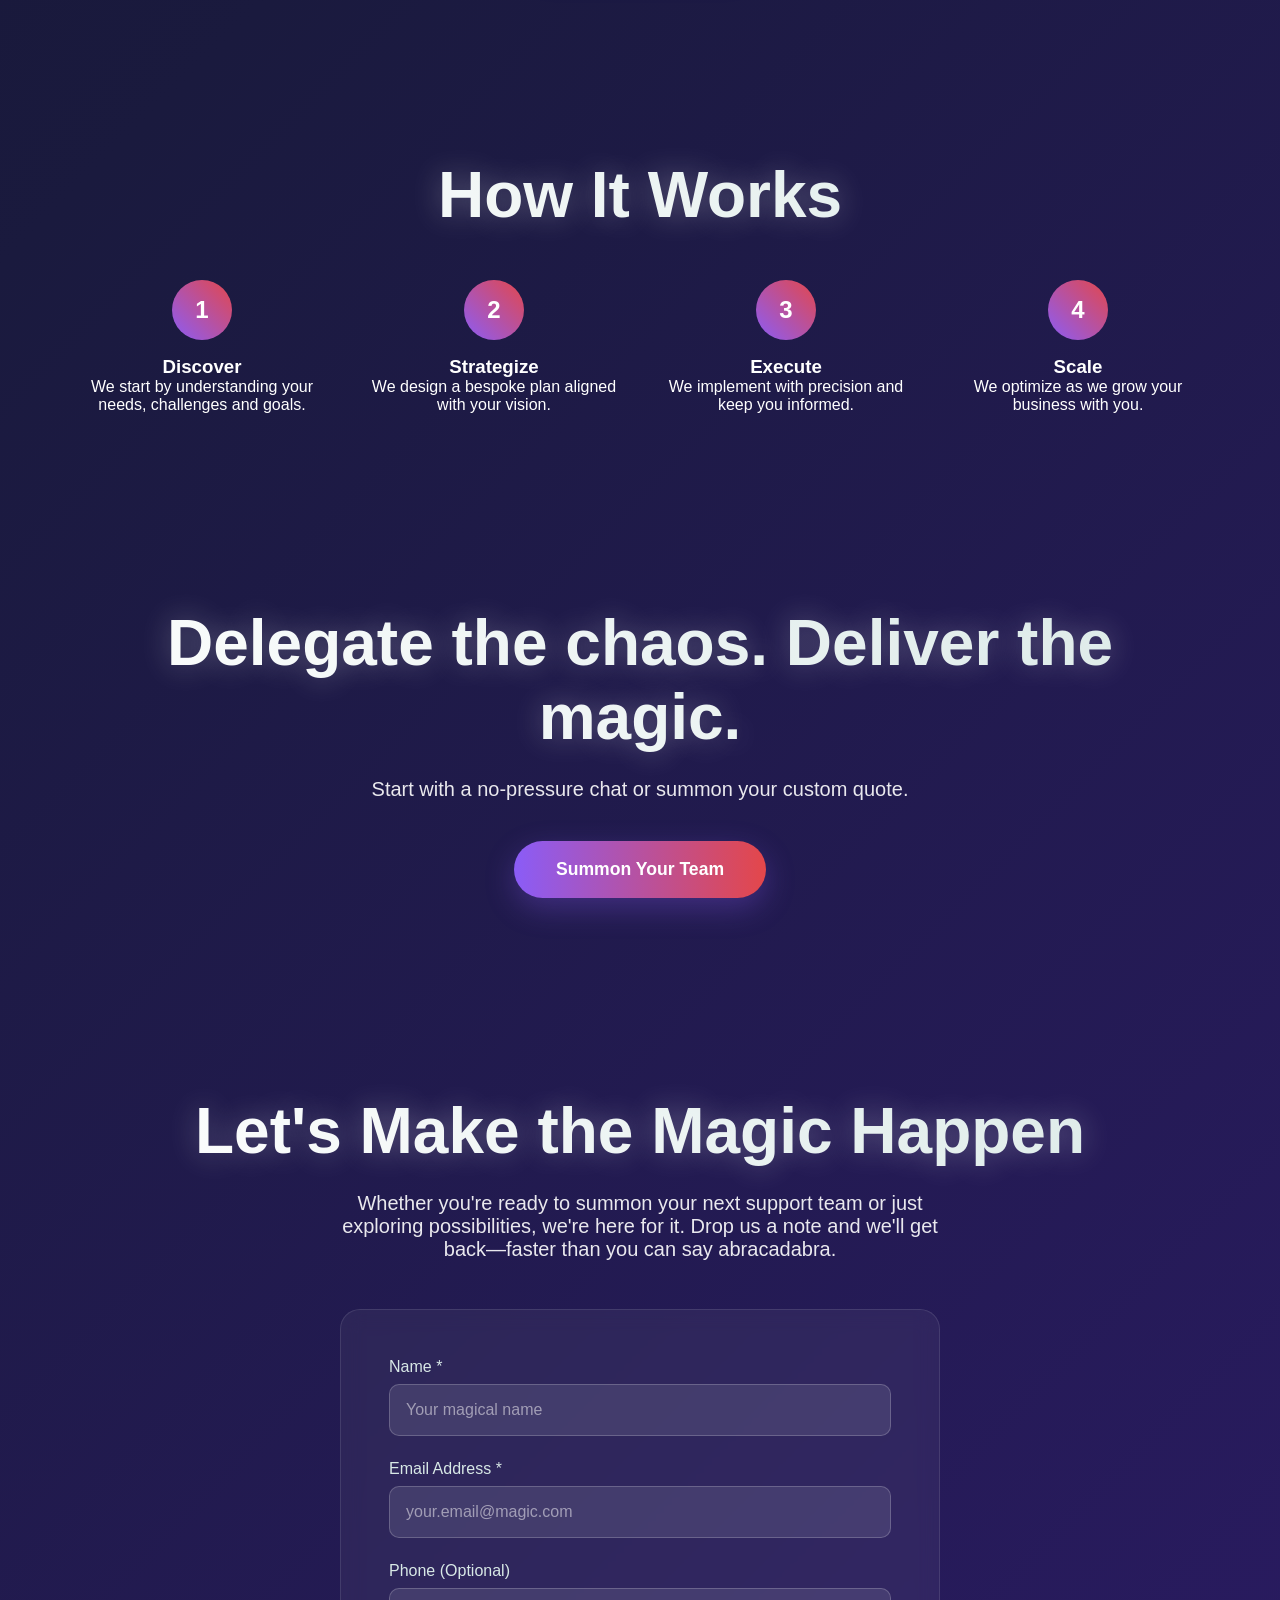
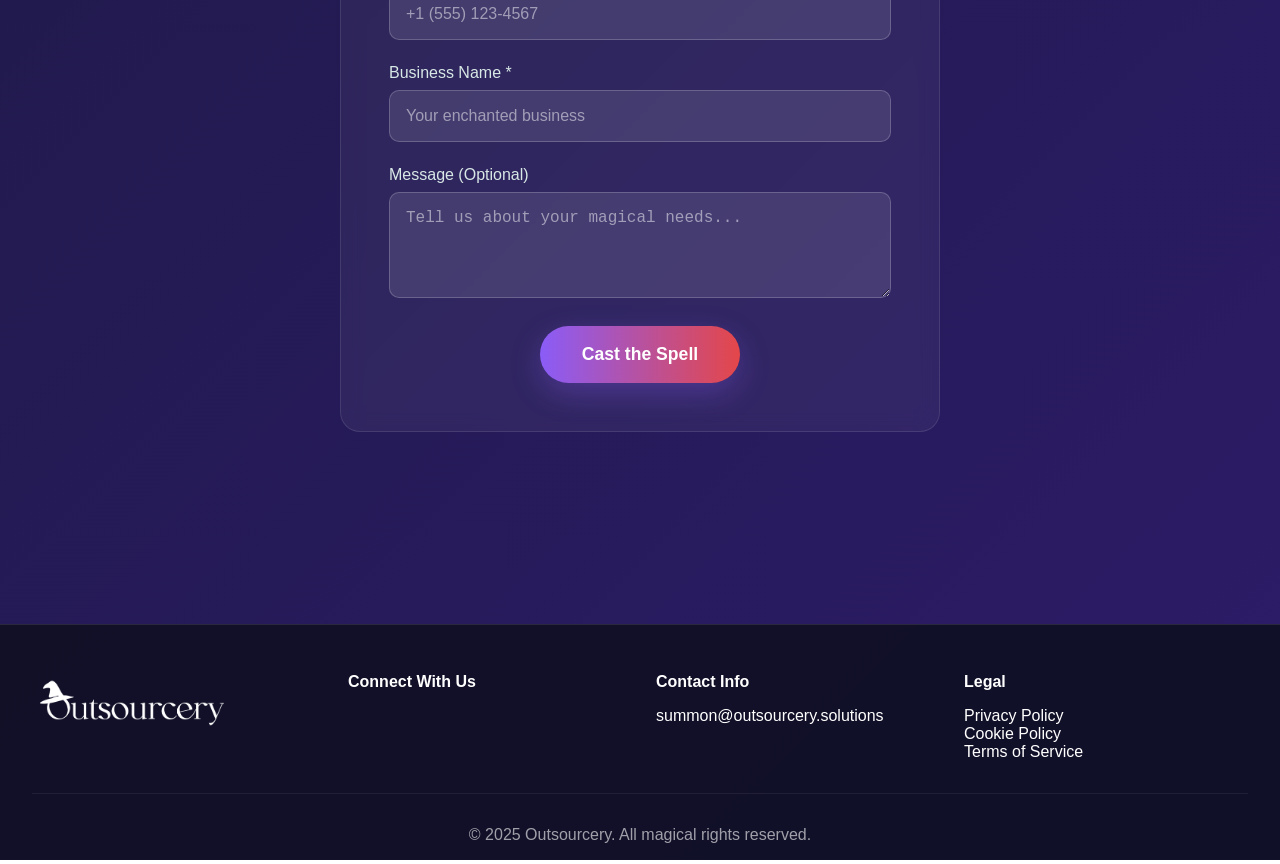
==== commit fb08e36c: "Update index.html" ====
--- a/index.html
+++ b/index.html
@@ -317,7 +317,7 @@
 
         .service-list {
             list-style: none;
-            text-align: left;
+            text-align: center;
             margin-top: 1rem;
         }
 
@@ -495,6 +495,15 @@
                 margin: 2rem 1rem 0;
                 padding: 2rem;
             }
+			
+			.cta {
+				margin: 3rem auto 0;
+				background: none;
+				backdrop-filter: blur(0px);
+				border: 0px;
+				padding: 3rem;
+				text-align: center;
+			}
         }
 
         /* Scroll animations */
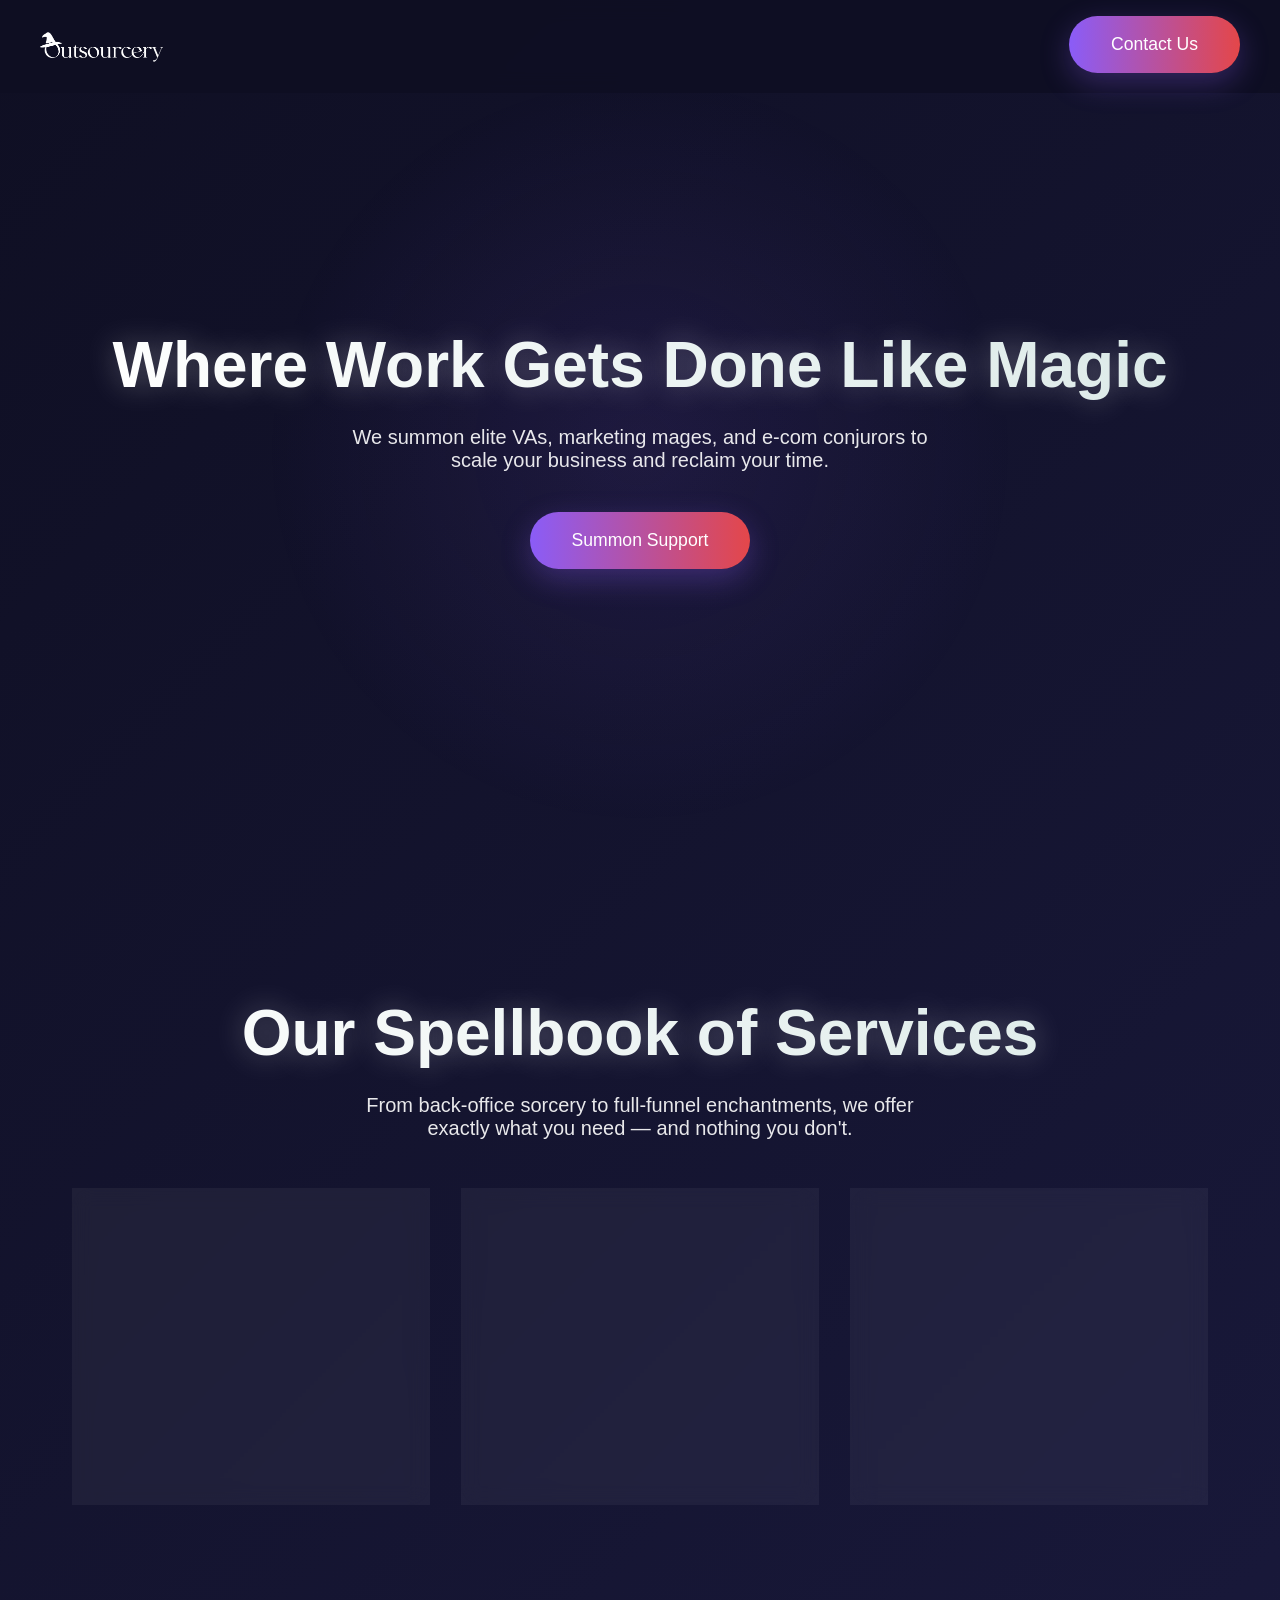
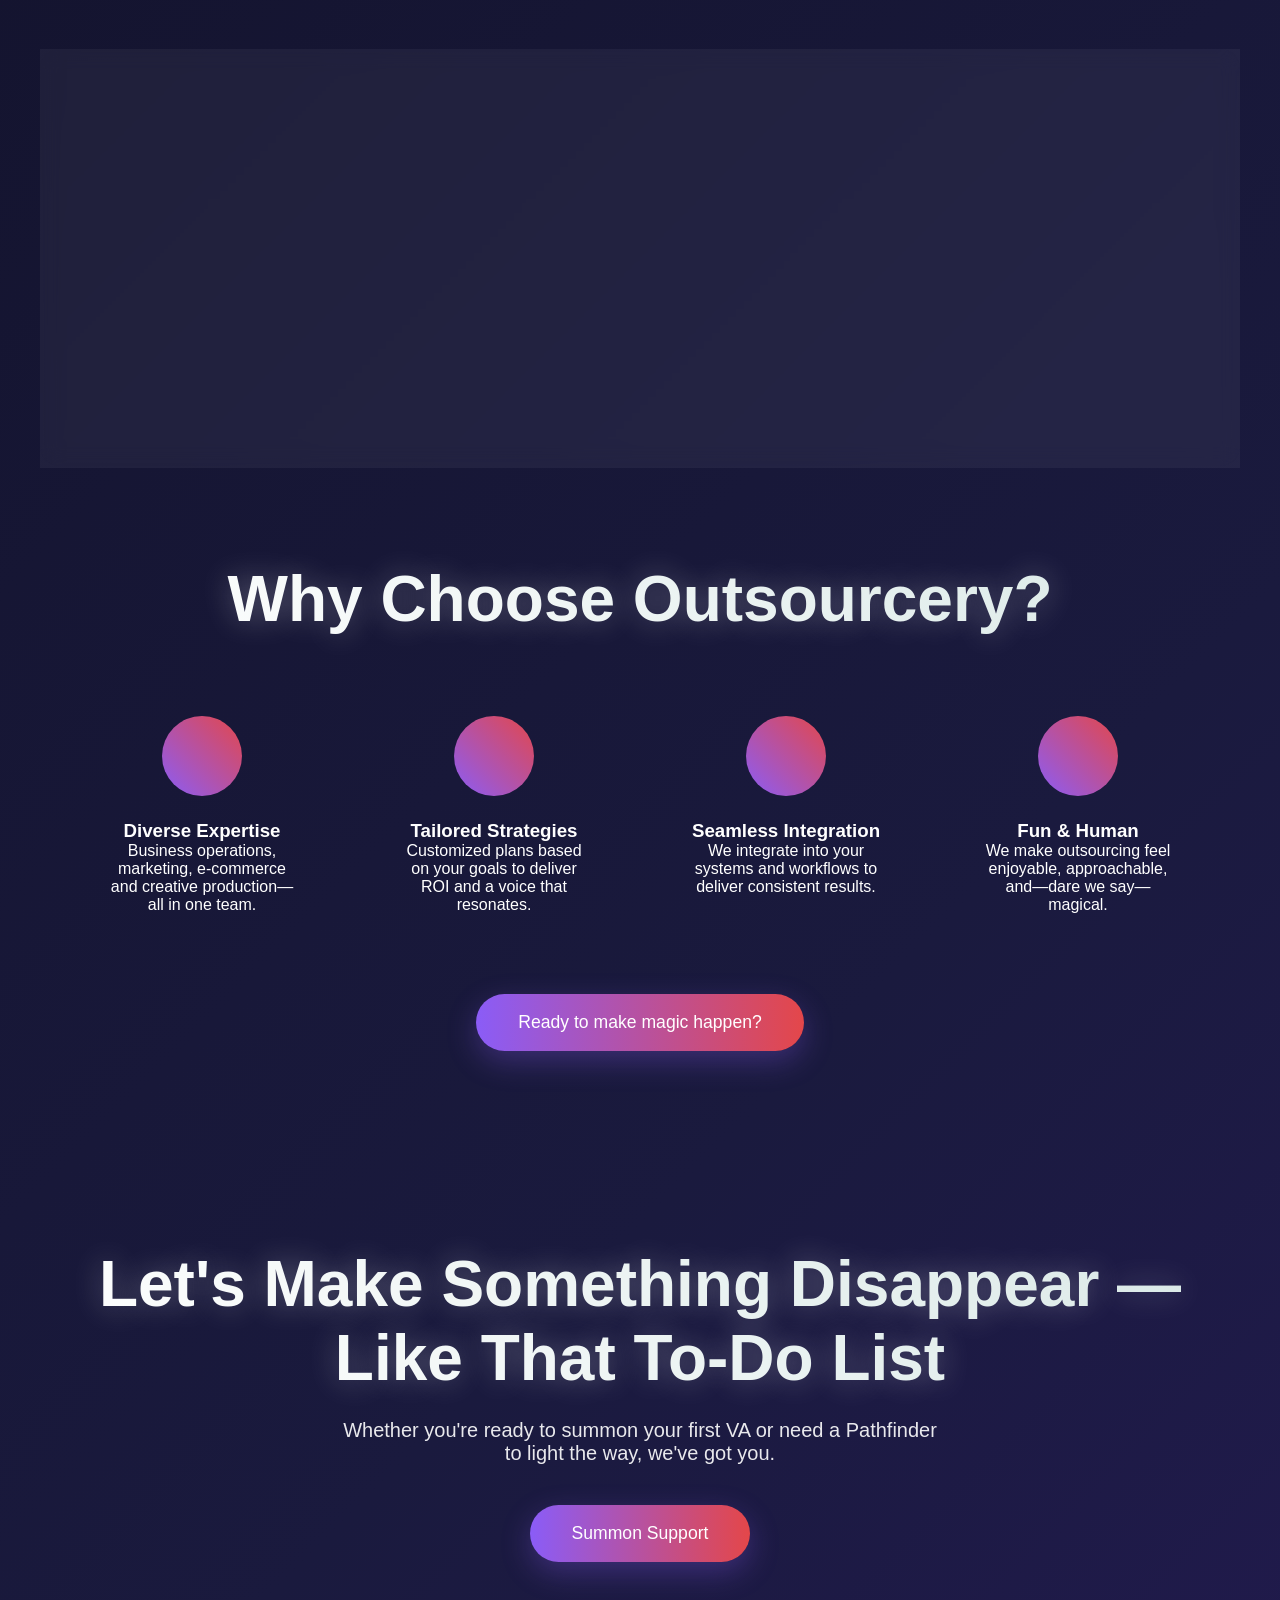
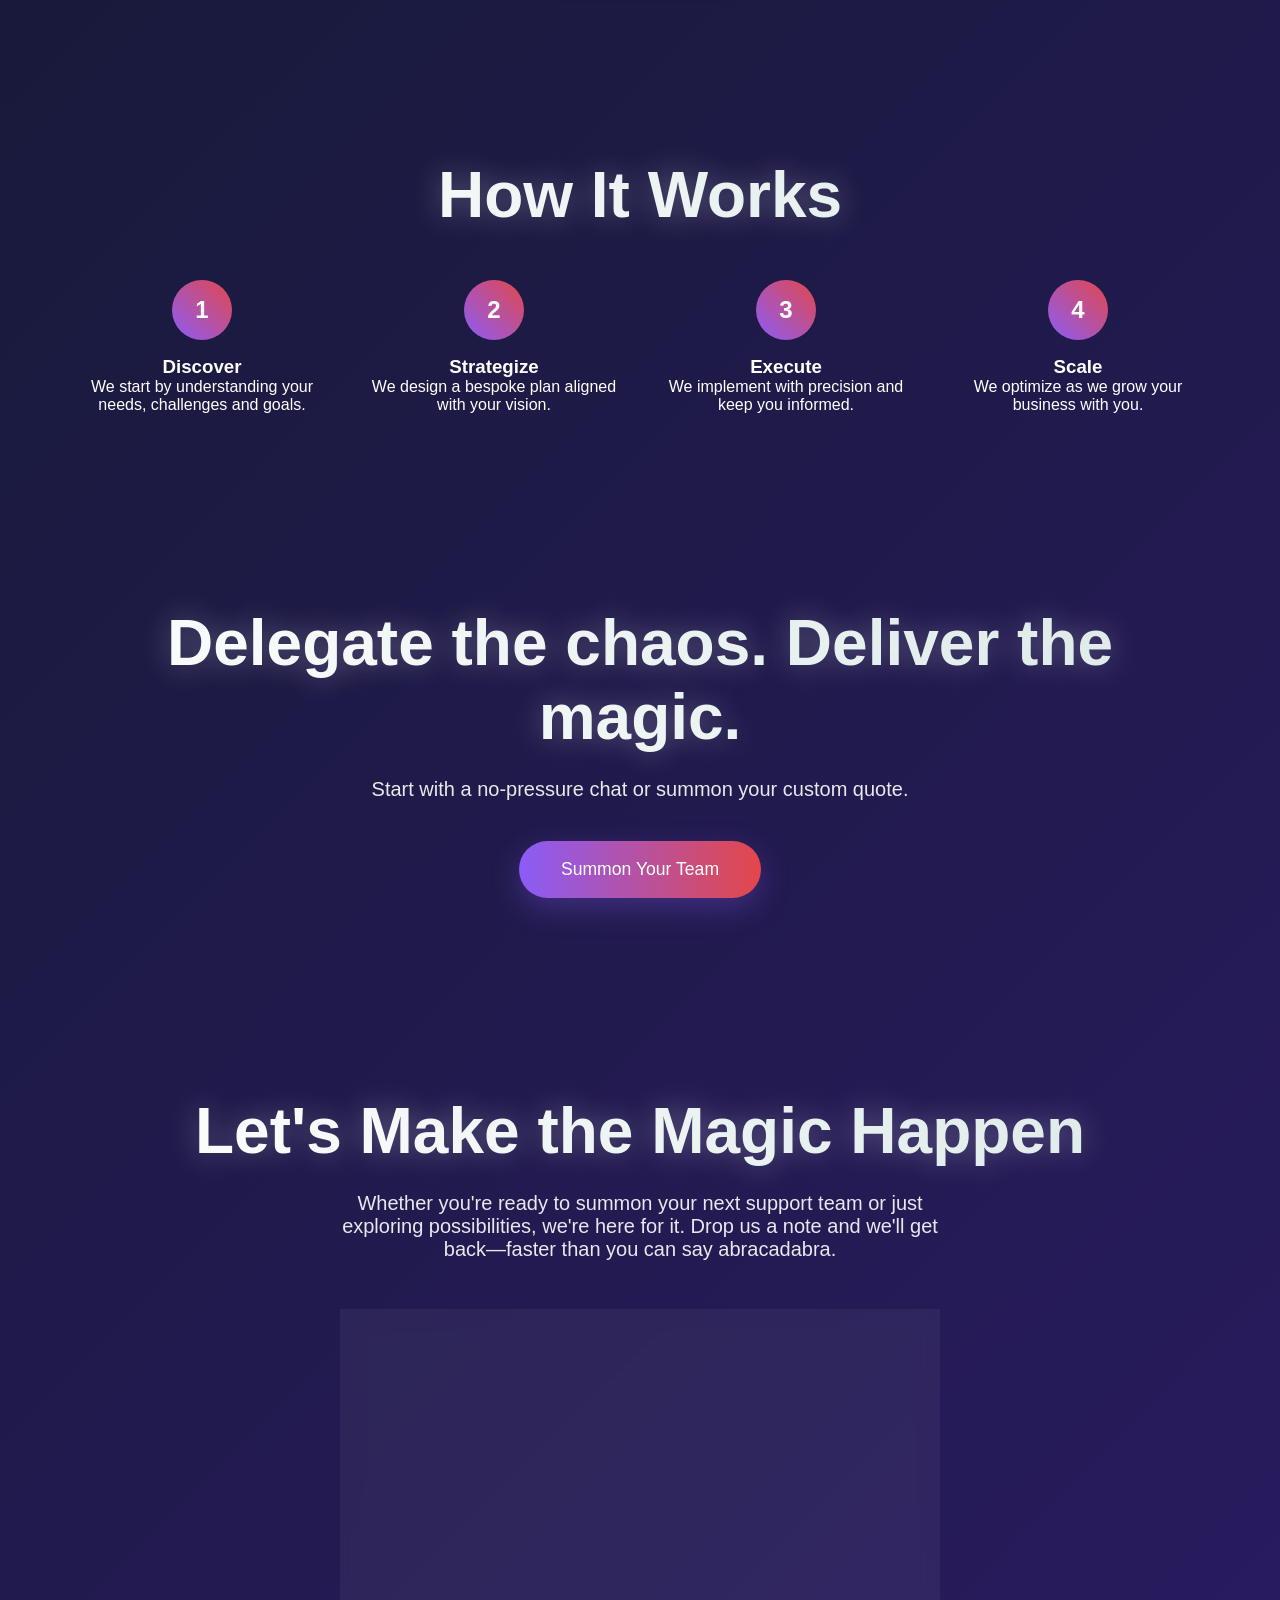
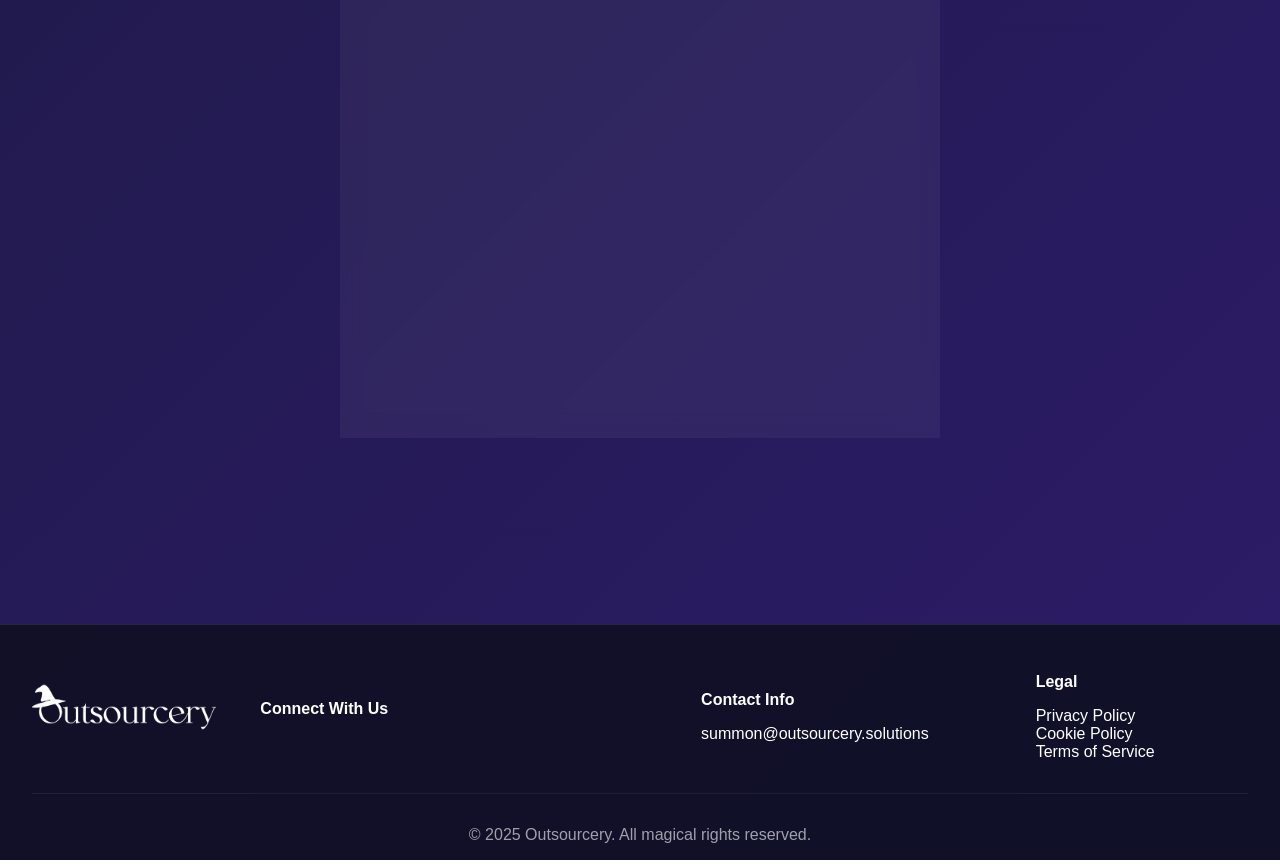
==== commit 2962b9f0: "Update index.html" ====
--- a/index.html
+++ b/index.html
@@ -137,6 +137,7 @@
             color: white;
             font-size: 1.5rem;
             cursor: pointer;
+			padding-top: 10px;
         }
 
         @media (max-width: 768px) {
@@ -225,7 +226,7 @@
             color: white;
             text-decoration: none;
             border-radius: 50px;
-            font-weight: bold;
+            font-weight: 300;
             font-size: 1.1rem;
             transition: all 0.3s ease;
             position: relative;
@@ -451,15 +452,25 @@
             margin-top: 6rem;
             border-top: 1px solid rgba(255, 255, 255, 0.1);
         }
-
-        .footer-content {
-            max-width: 1200px;
-            margin: 0 auto;
-            display: grid;
-            grid-template-columns: repeat(auto-fit, minmax(250px, 1fr));
-            gap: 2rem;
-        }
-
+		
+		.footer-content {
+			margin: 0 auto;
+			align-items: center;
+			justify-content: center; 
+            max-width: 1300px;
+			display: grid;
+			grid-template-areas:
+				"one two three four";
+			grid-template-columns: 2fr 4fr 3fr 2fr;
+			gap: 1rem;
+		}
+
+		.footer-content > div:nth-child(1) { grid-area: one; }
+		.footer-content > div:nth-child(2) { grid-area: two; }
+		.footer-content > div:nth-child(3) { grid-area: three; }
+		.footer-content > div:nth-child(4) { grid-area: four; }
+
+		
         .footer-section h4 {
             color: #fff;
             margin-bottom: 1rem;
@@ -504,6 +515,32 @@
 				padding: 3rem;
 				text-align: center;
 			}
+			
+			.magic-button {
+				padding: 0.5rem 1rem;
+				background-size: 200% 100%;
+				text-decoration: none;
+				font-weight: 300;
+				font-size: 1rem;
+			}
+			 .footer-content {
+				grid-template-areas:
+				  "one"
+				  "two"
+				  "three"
+				  "four";
+				grid-template-columns: 1fr;
+				text-align: center;
+			  }
+
+			  .footer-content > div {
+				margin-bottom: 1rem;
+				display: flex;
+				flex-direction: column;
+				align-items: center;
+				justify-content: center;
+				text-align: center;
+			  }
         }
 
         /* Scroll animations */
@@ -730,12 +767,15 @@
             <div class="footer-section">
                 <h4>Connect With Us</h4>
                 <div class="social-links">
-                    <a href="#" title="Facebook"><i class="fab fa-facebook"></i></a>
-                    <a href="#" title="Instagram"><i class="fab fa-instagram"></i></a>
-                    <a href="#" title="LinkedIn"><i class="fab fa-linkedin"></i></a>
-                    <a href="#" title="Twitter"><i class="fab fa-twitter"></i></a>
-                    <a href="#" title="TikTok"><i class="fab fa-tiktok"></i></a>
-                    <a href="#" title="YouTube"><i class="fab fa-youtube"></i></a>
+                    <a href="https://www.facebook.com/outsourcerysolutions/" target="_new" title="Facebook"><i class="fab fa-facebook"></i></a>
+                    <a href="https://www.instagram.com/outsourcerysolutions/" target="_new" title="Instagram"><i class="fab fa-instagram"></i></a>
+                    <a href="https://www.linkedin.com/company/outsourcerysolutions/" target="_new" title="LinkedIn"><i class="fab fa-linkedin"></i></a>
+                    <a href="https://x.com/outsourcery_s" target="_new" title="Twitter"><i class="fa-brands fa-x-twitter"></i></a>
+                    <a href="https://www.tiktok.com/@outsourcery" target="_new" title="TikTok"><i class="fab fa-tiktok"></i></a>
+                    <a href="https://www.youtube.com/@outsourcerysolutions" target="_new" title="YouTube"><i class="fab fa-youtube"></i></a>
+                    <a href="https://www.threads.com/@outsourcerysolutions" target="_new" title="Threads"><i class="fa-brands fa-threads"></i></a>
+                    <a href="https://www.pinterest.com/outsourcerysolutions/" target="_new" title="Pinterest"><i class="fa-brands fa-pinterest"></i></a> 
+					<a href="https://www.reddit.com/user/outsourcerysolutions/" target="_new" title="Reddit"><i class="fa-brands fa-reddit"></i></a>
                 </div>
             </div>
             
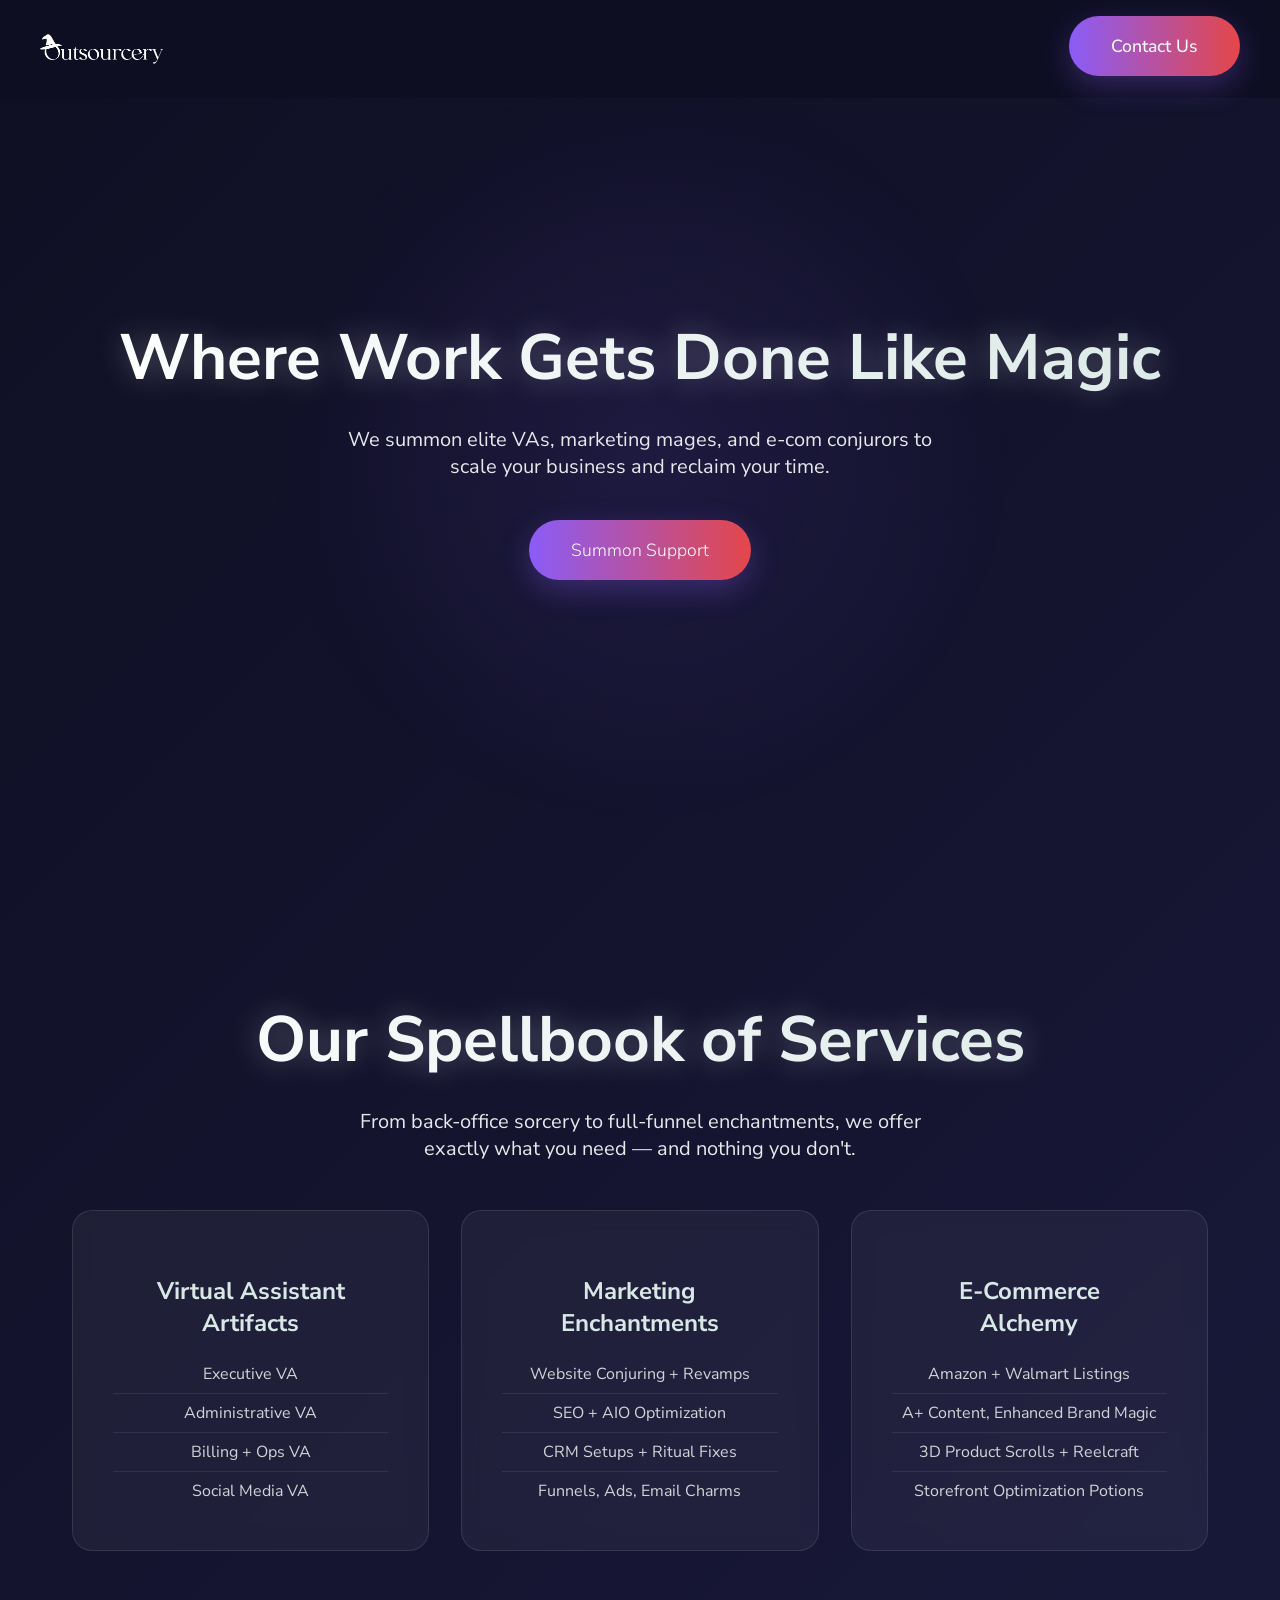
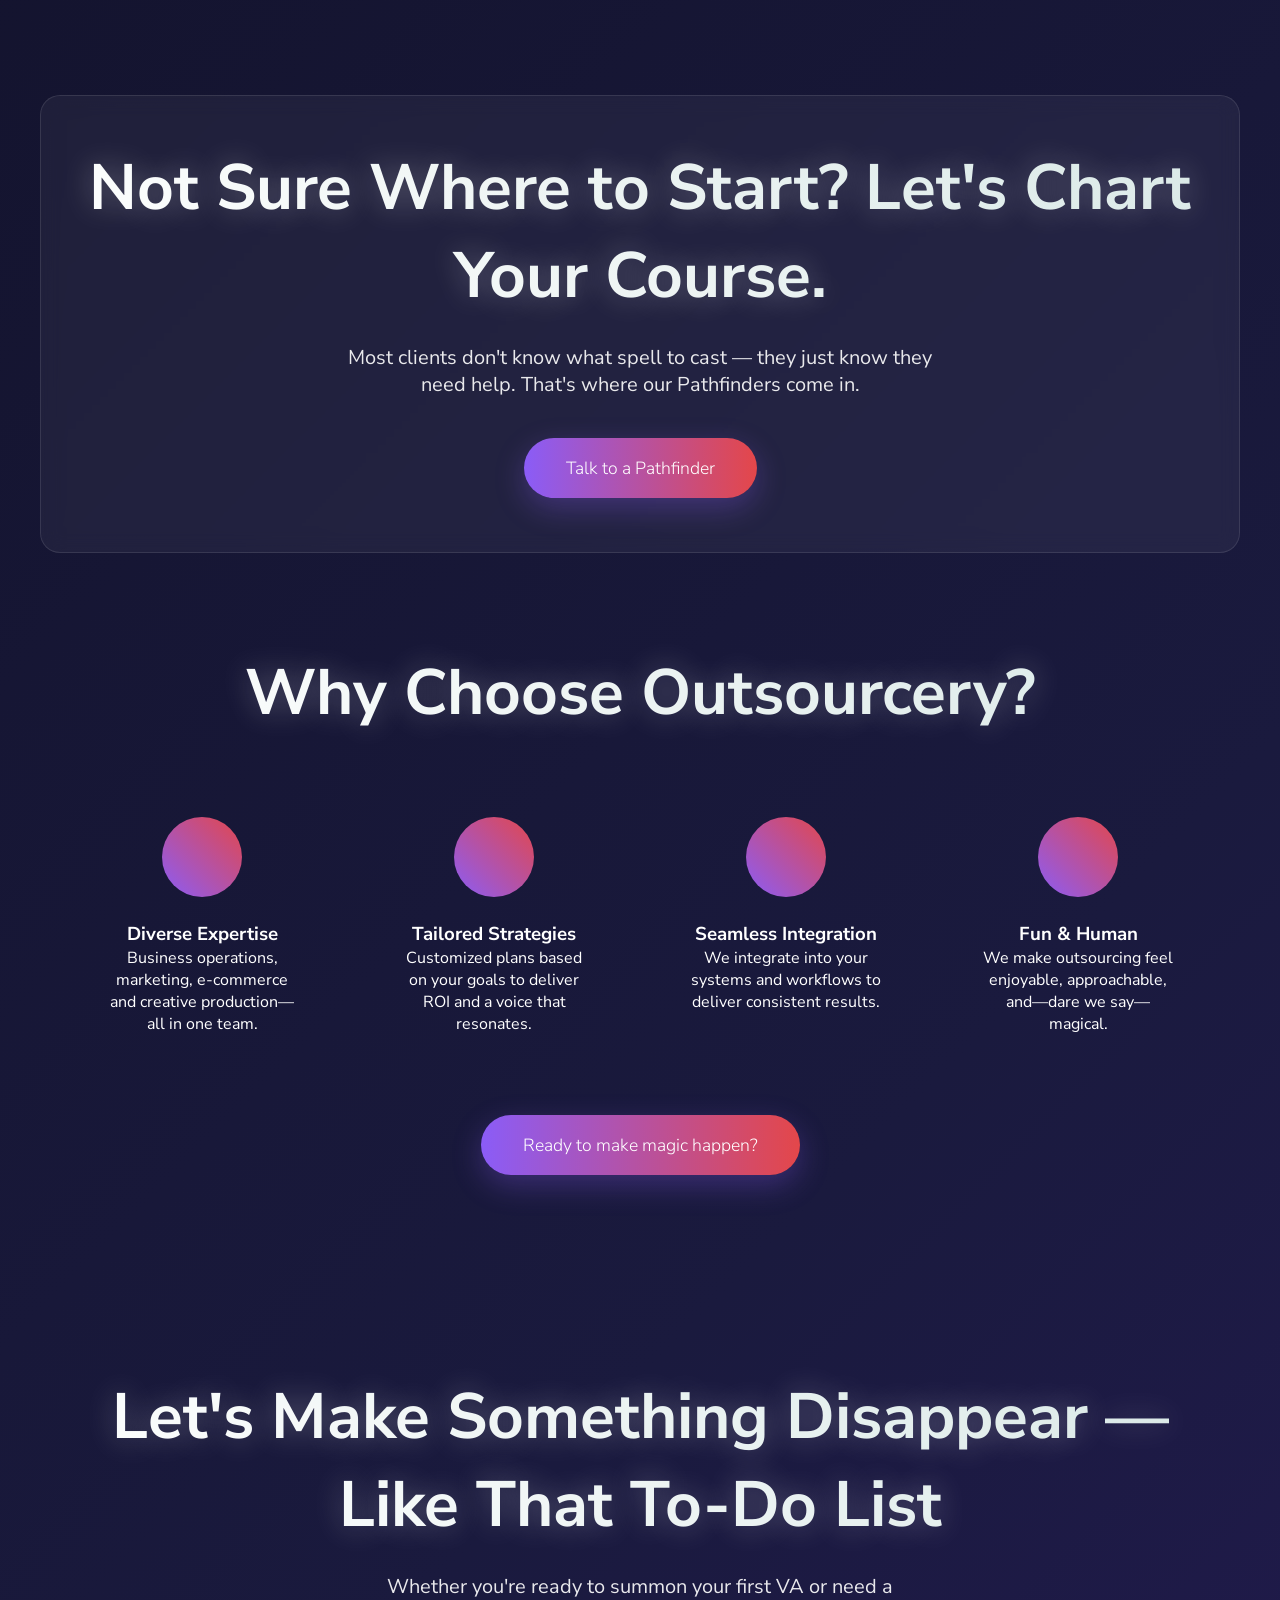
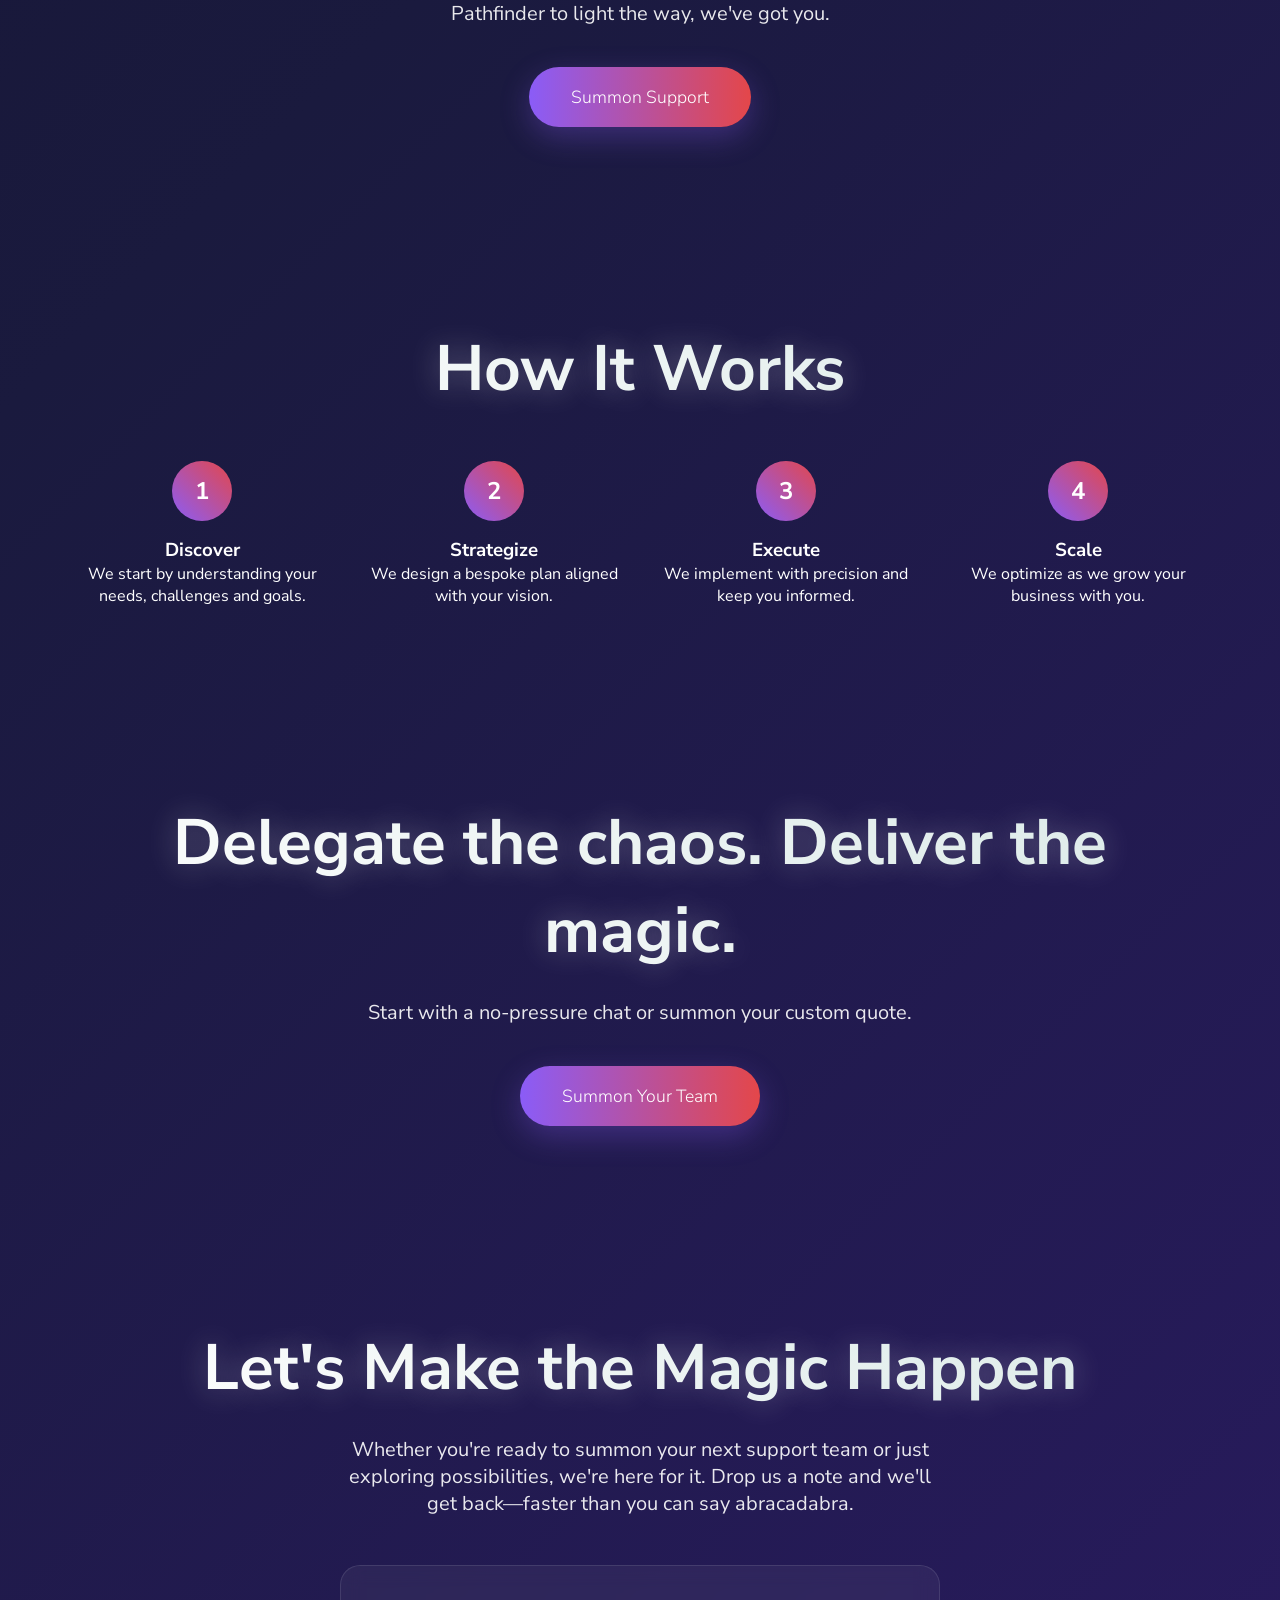
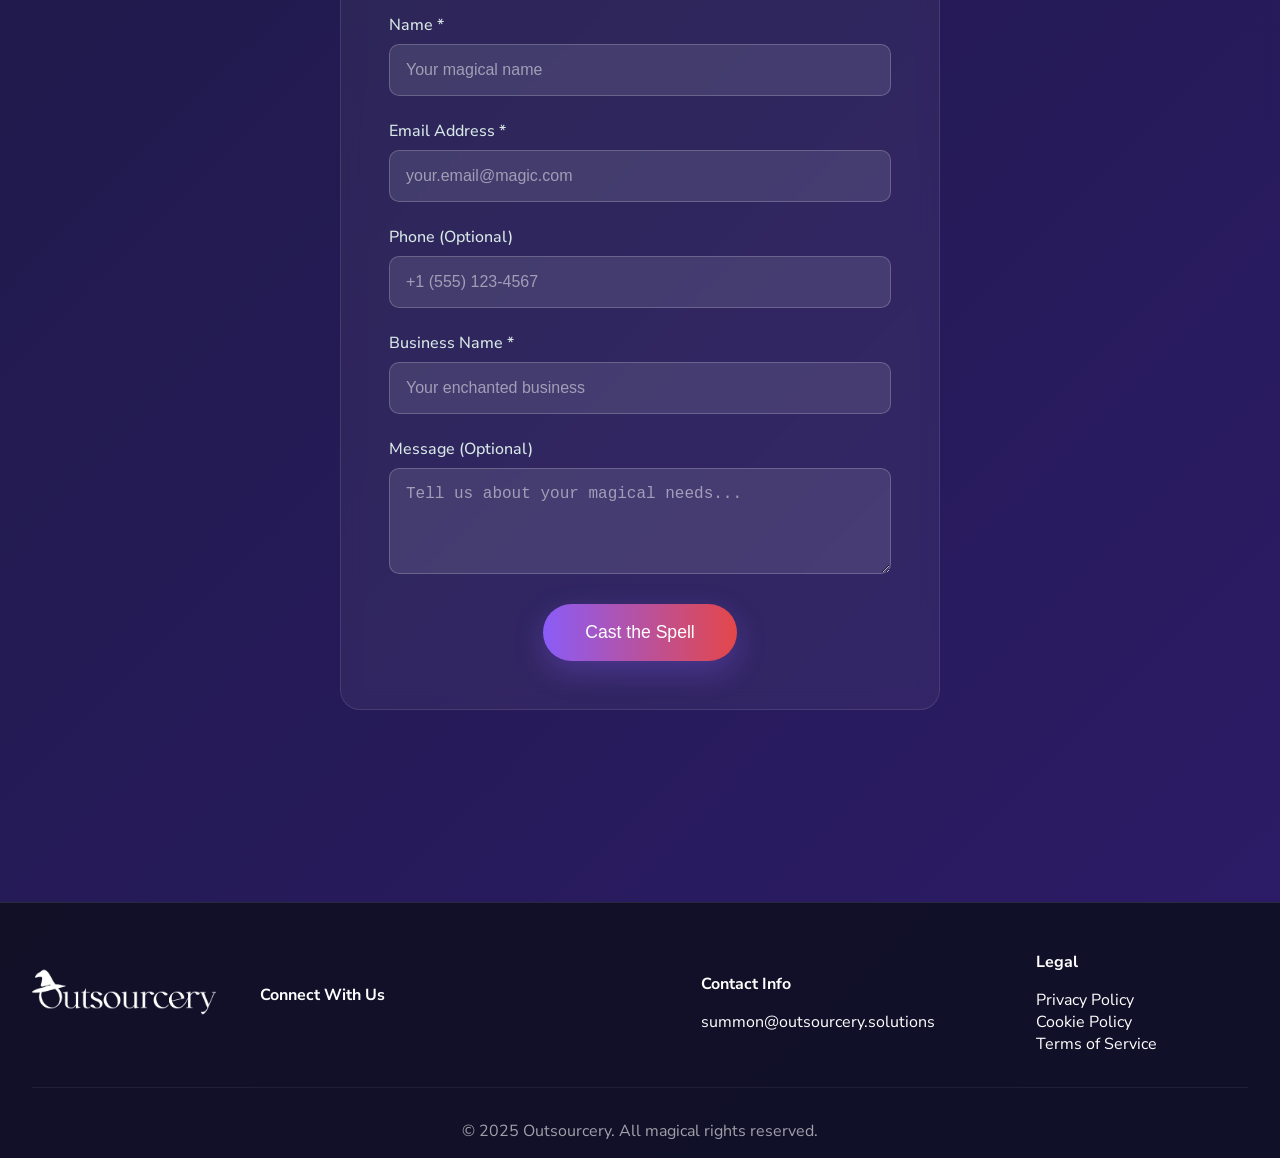
==== commit c9200e70: "Update index.html" ====
--- a/index.html
+++ b/index.html
@@ -6,15 +6,20 @@
     <title>Outsourcery - Where Work Gets Done Like Magic</title>
     <link rel="stylesheet" href="assets\css\fontawesome-all.min.css">
 		<link rel="shortcut icon" type="image/x-icon" href="images/favicon.ico">
+		<style>
+
+</style>
     <style>
+	@import url('https://fonts.googleapis.com/css2?family=Nunito+Sans:ital,opsz,wght@0,6..12,200..1000;1,6..12,200..1000&display=swap');
         * {
             margin: 0;
             padding: 0;
             box-sizing: border-box;
         }
 
+
         body {
-            font-family: 'Arial', sans-serif;
+		  font-family: "Nunito Sans", sans-serif;
             background: linear-gradient(135deg, #0f0f23 0%, #1a1a3e 50%, #2d1b69 100%);
             color: #fff;
             overflow-x: hidden;
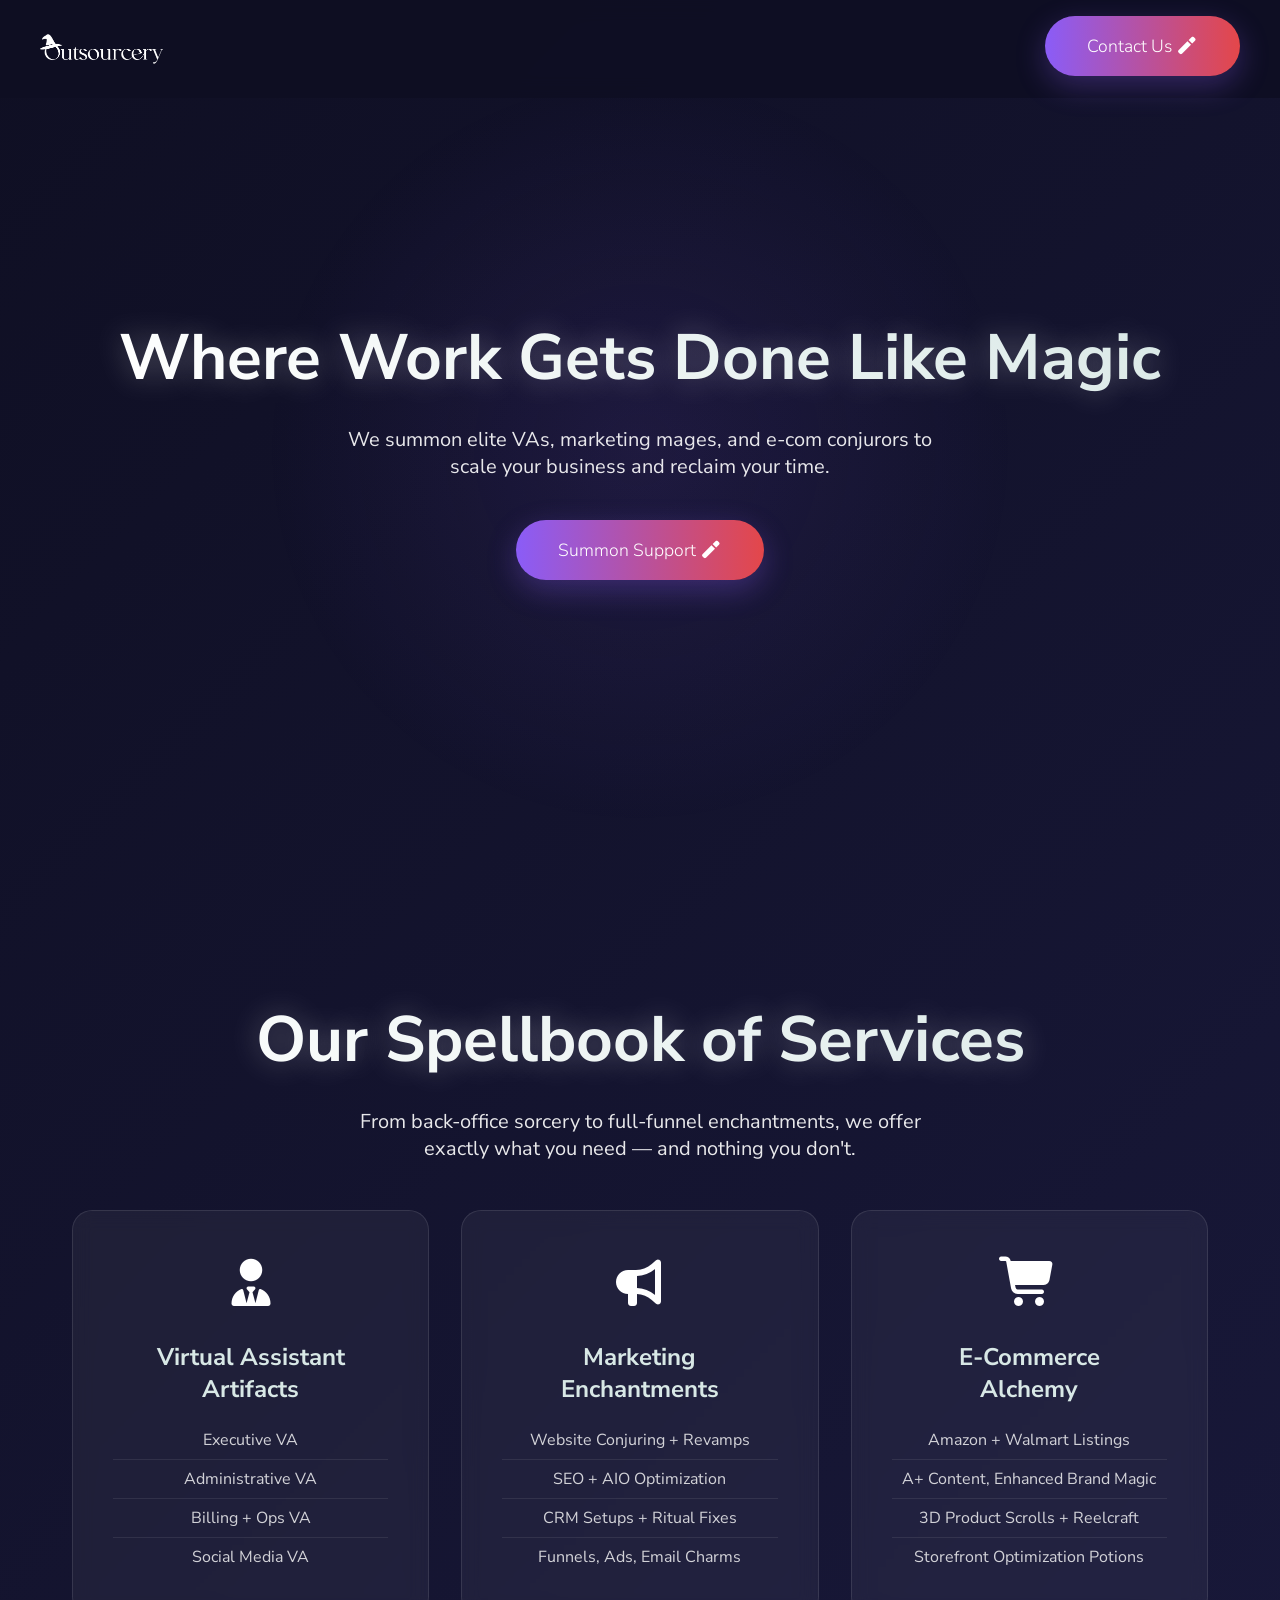
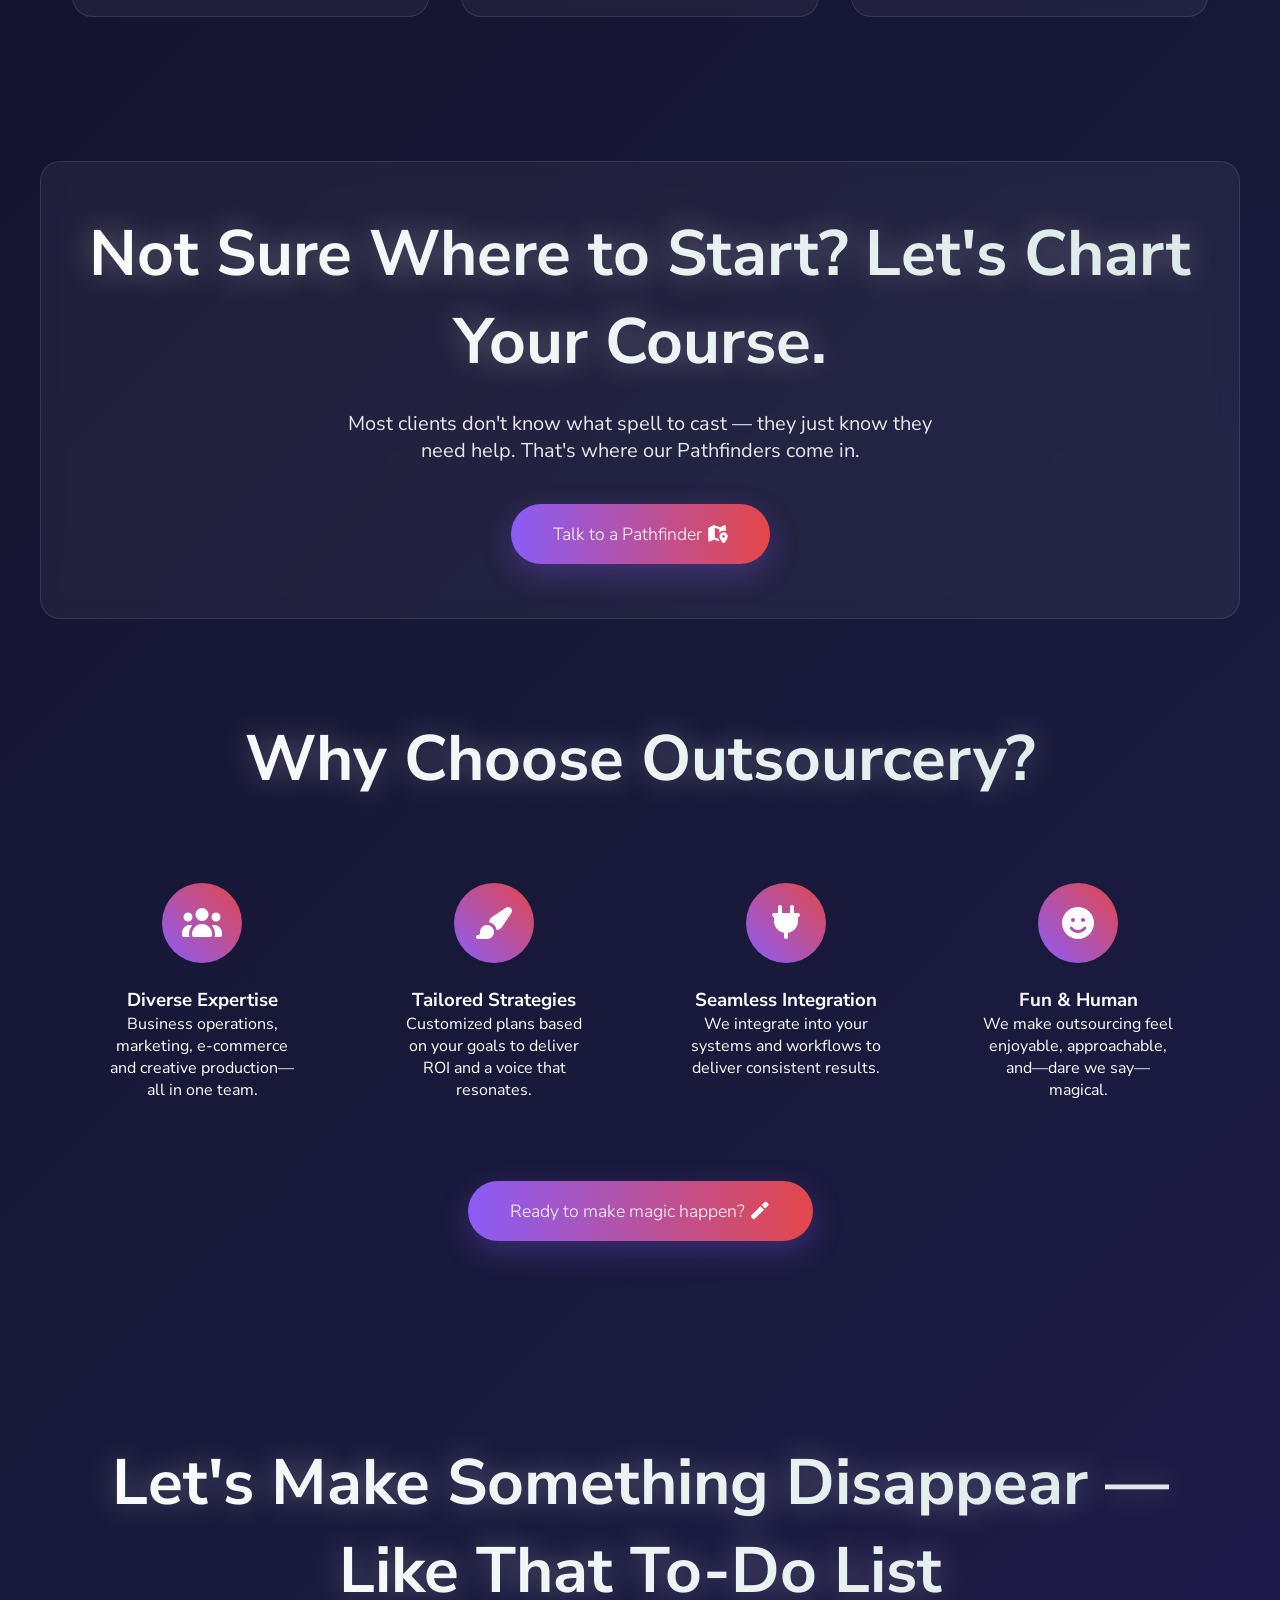
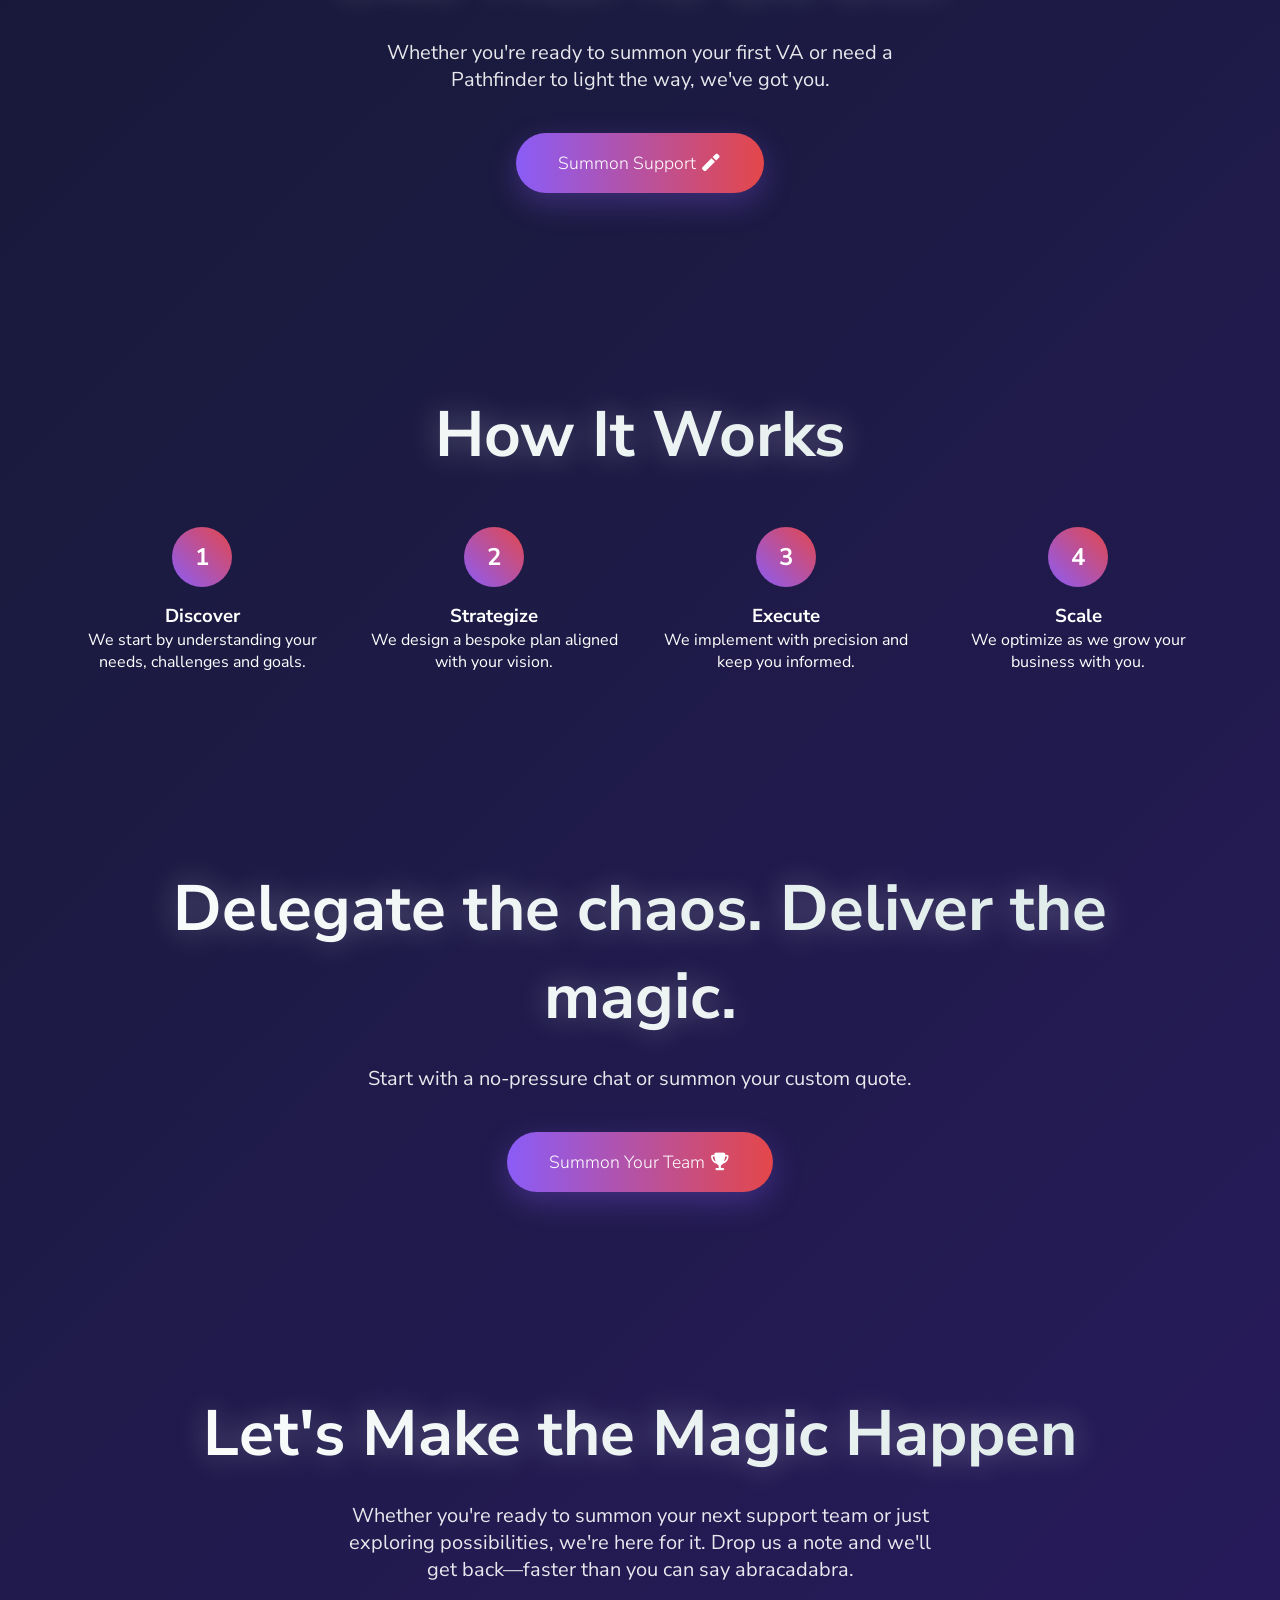
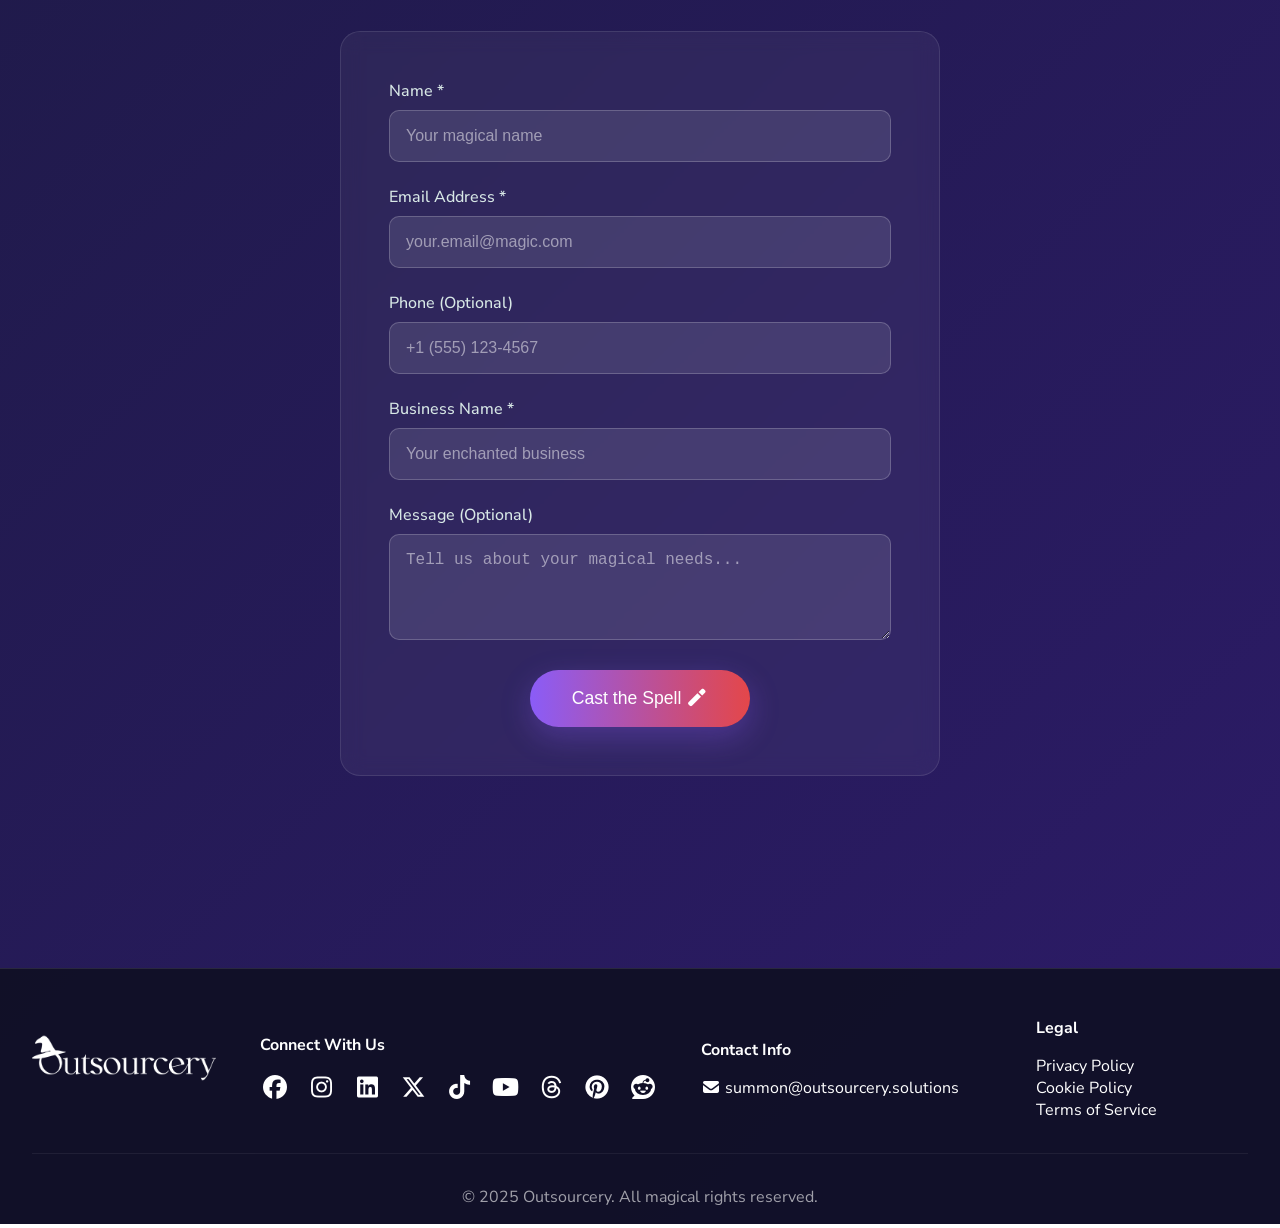
==== commit 6228f4d1: "Update index.html" ====
--- a/index.html
+++ b/index.html
@@ -568,13 +568,10 @@
         <nav class="nav-container">
             <img src="images/Hori Lavender Gray.png" alt="Outsourcery Logo" class="logo">
             
-            <ul class="nav-menu" id="navMenu">
-                <li><a href="#contact" class="magic-button">Contact Us <i class="fas fa-magic"></i></a></li>
+            <ul class="" id="navMenu">
+                <a href="#contact" class="magic-button">Contact Us <i class="fas fa-magic"></i></a>
             </ul>
             
-            <button class="mobile-menu-toggle" id="mobileToggle">
-                <li><a href="#contact" class="magic-button">Contact Us <i class="fas fa-magic"></i></a></li>
-            </button>
         </nav>
     </header>
 
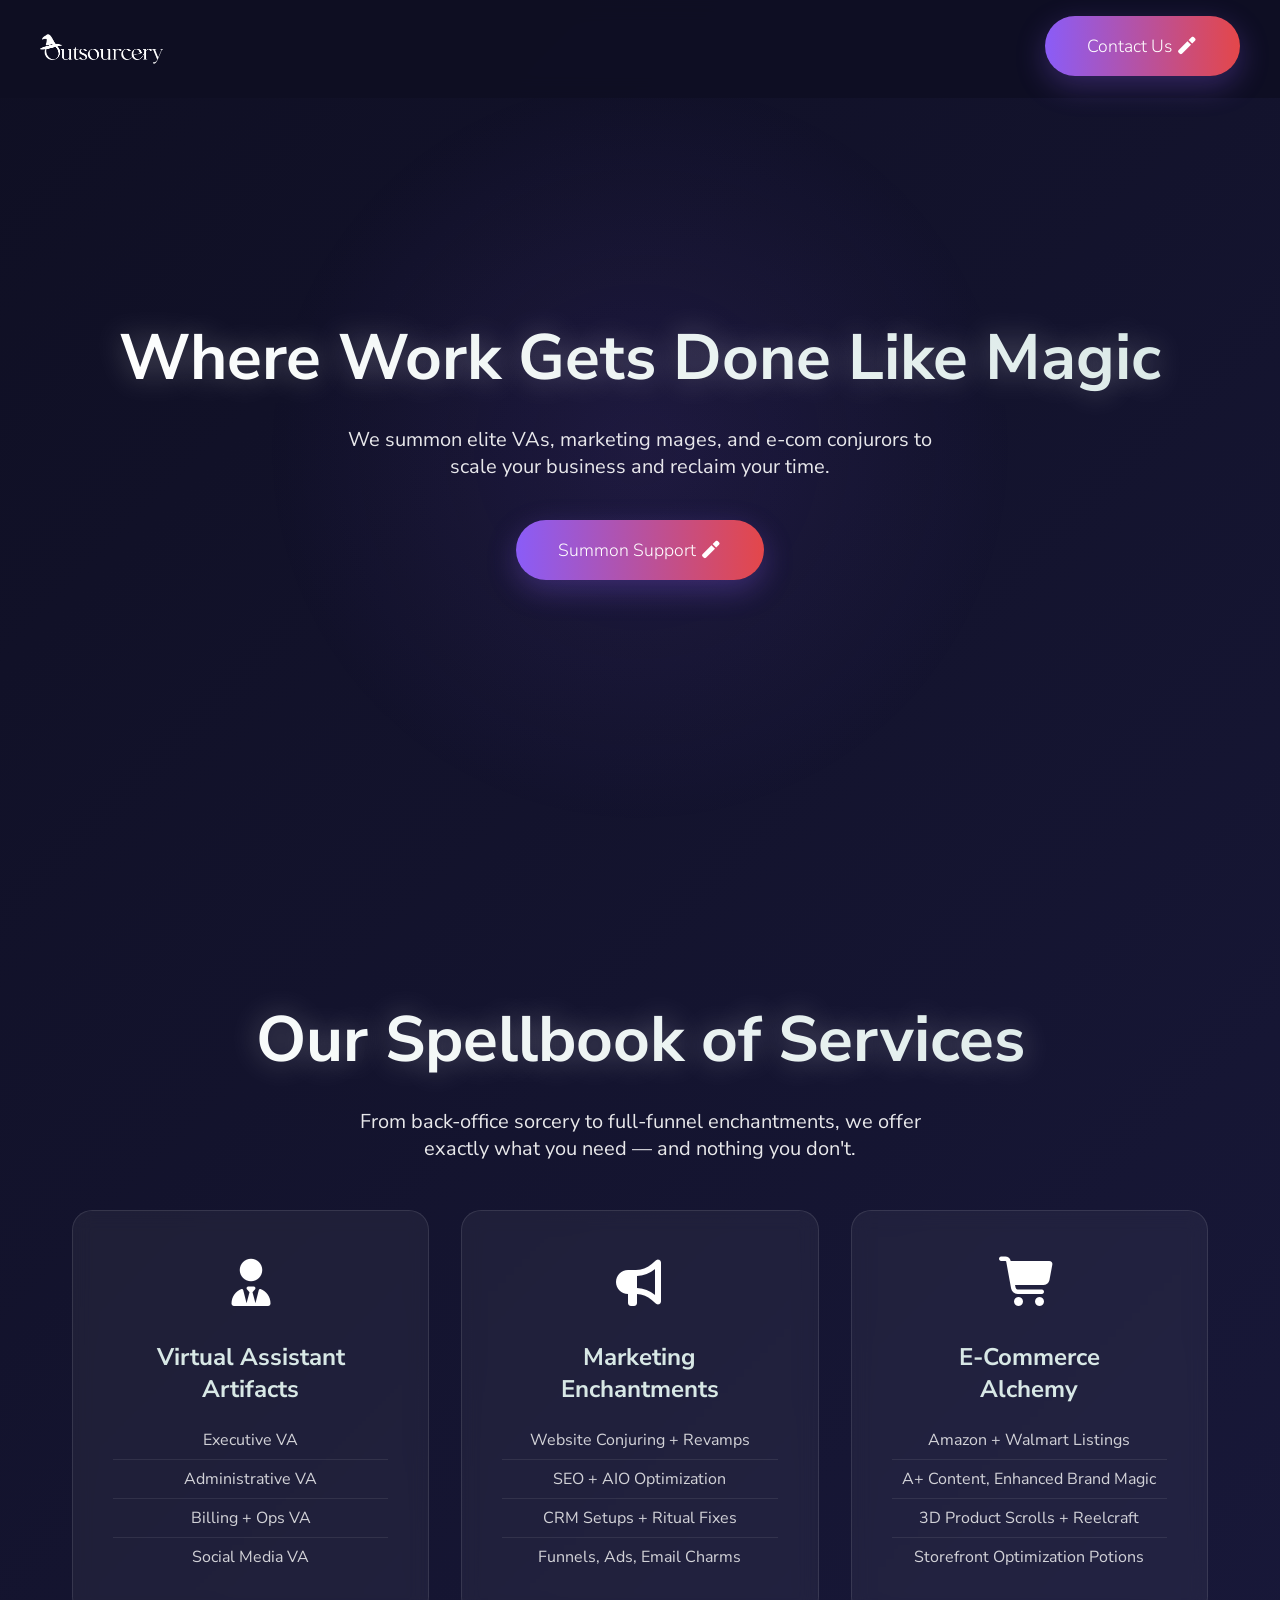
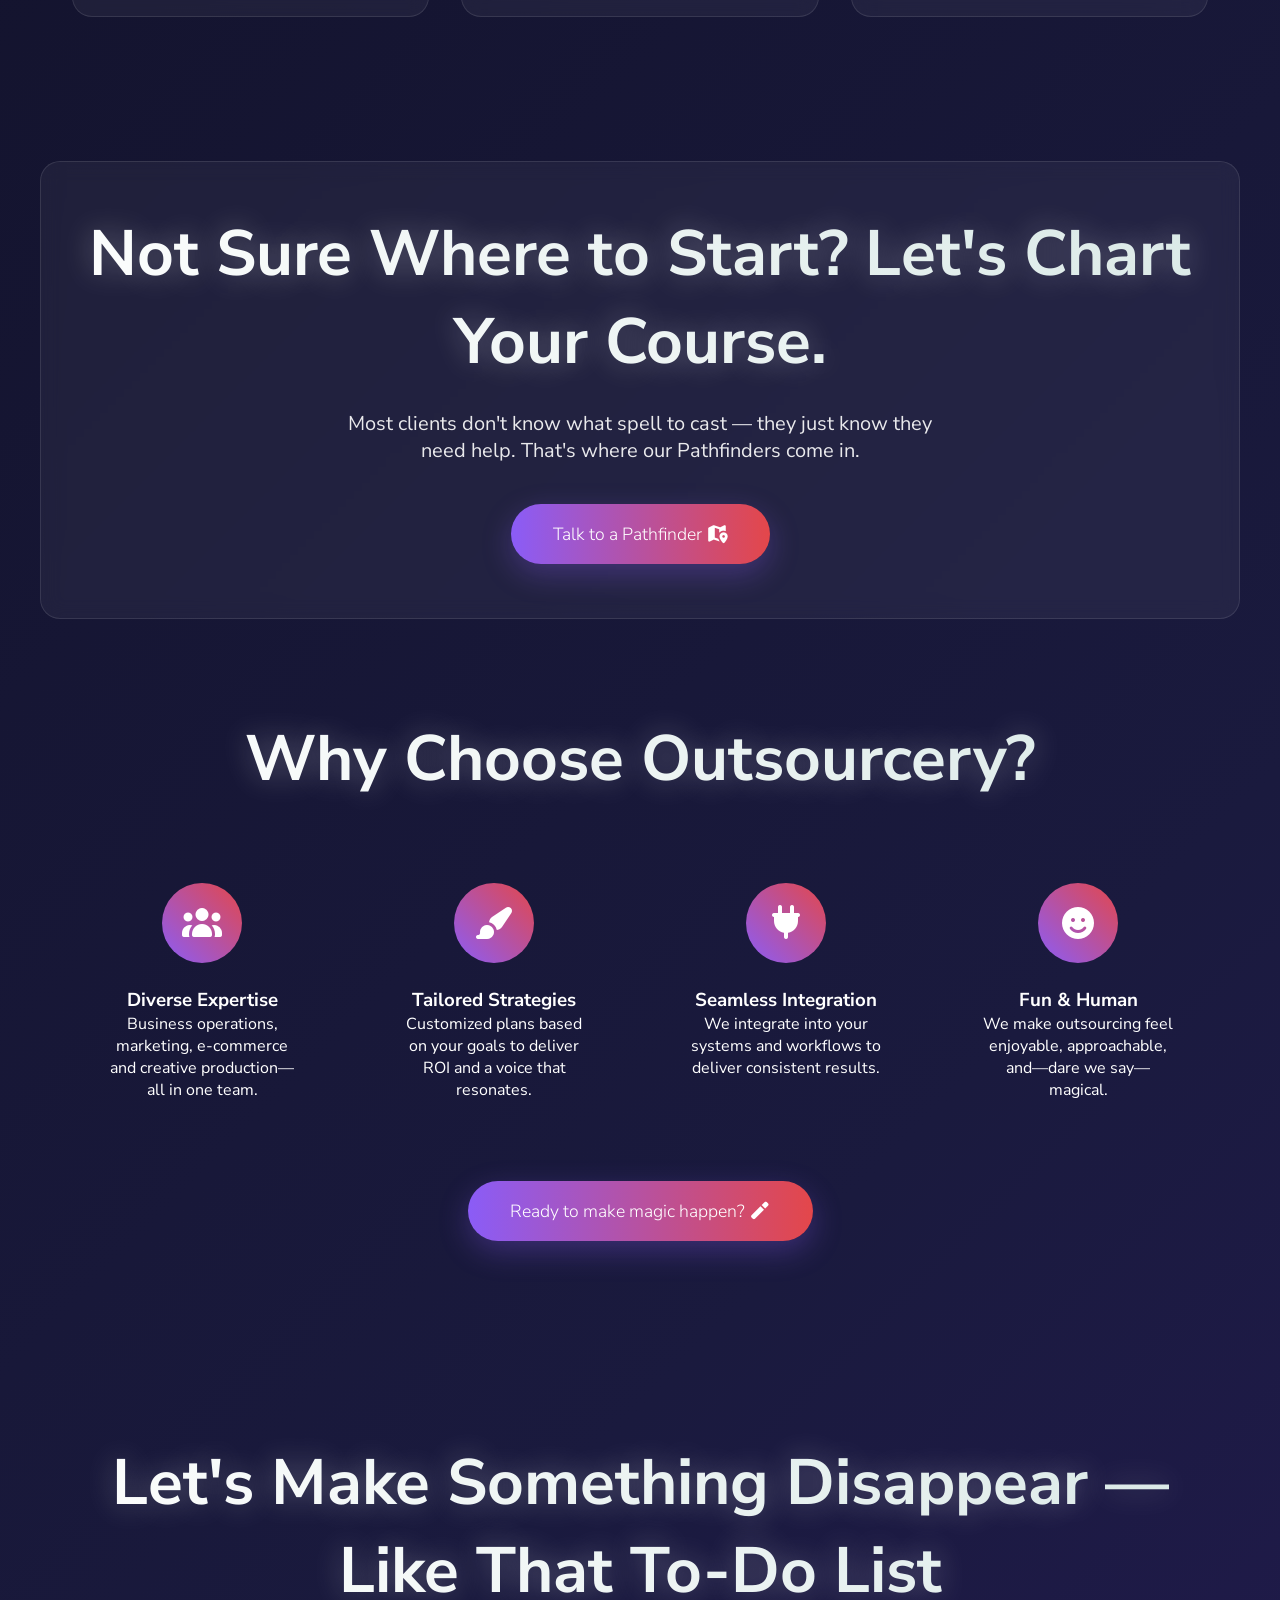
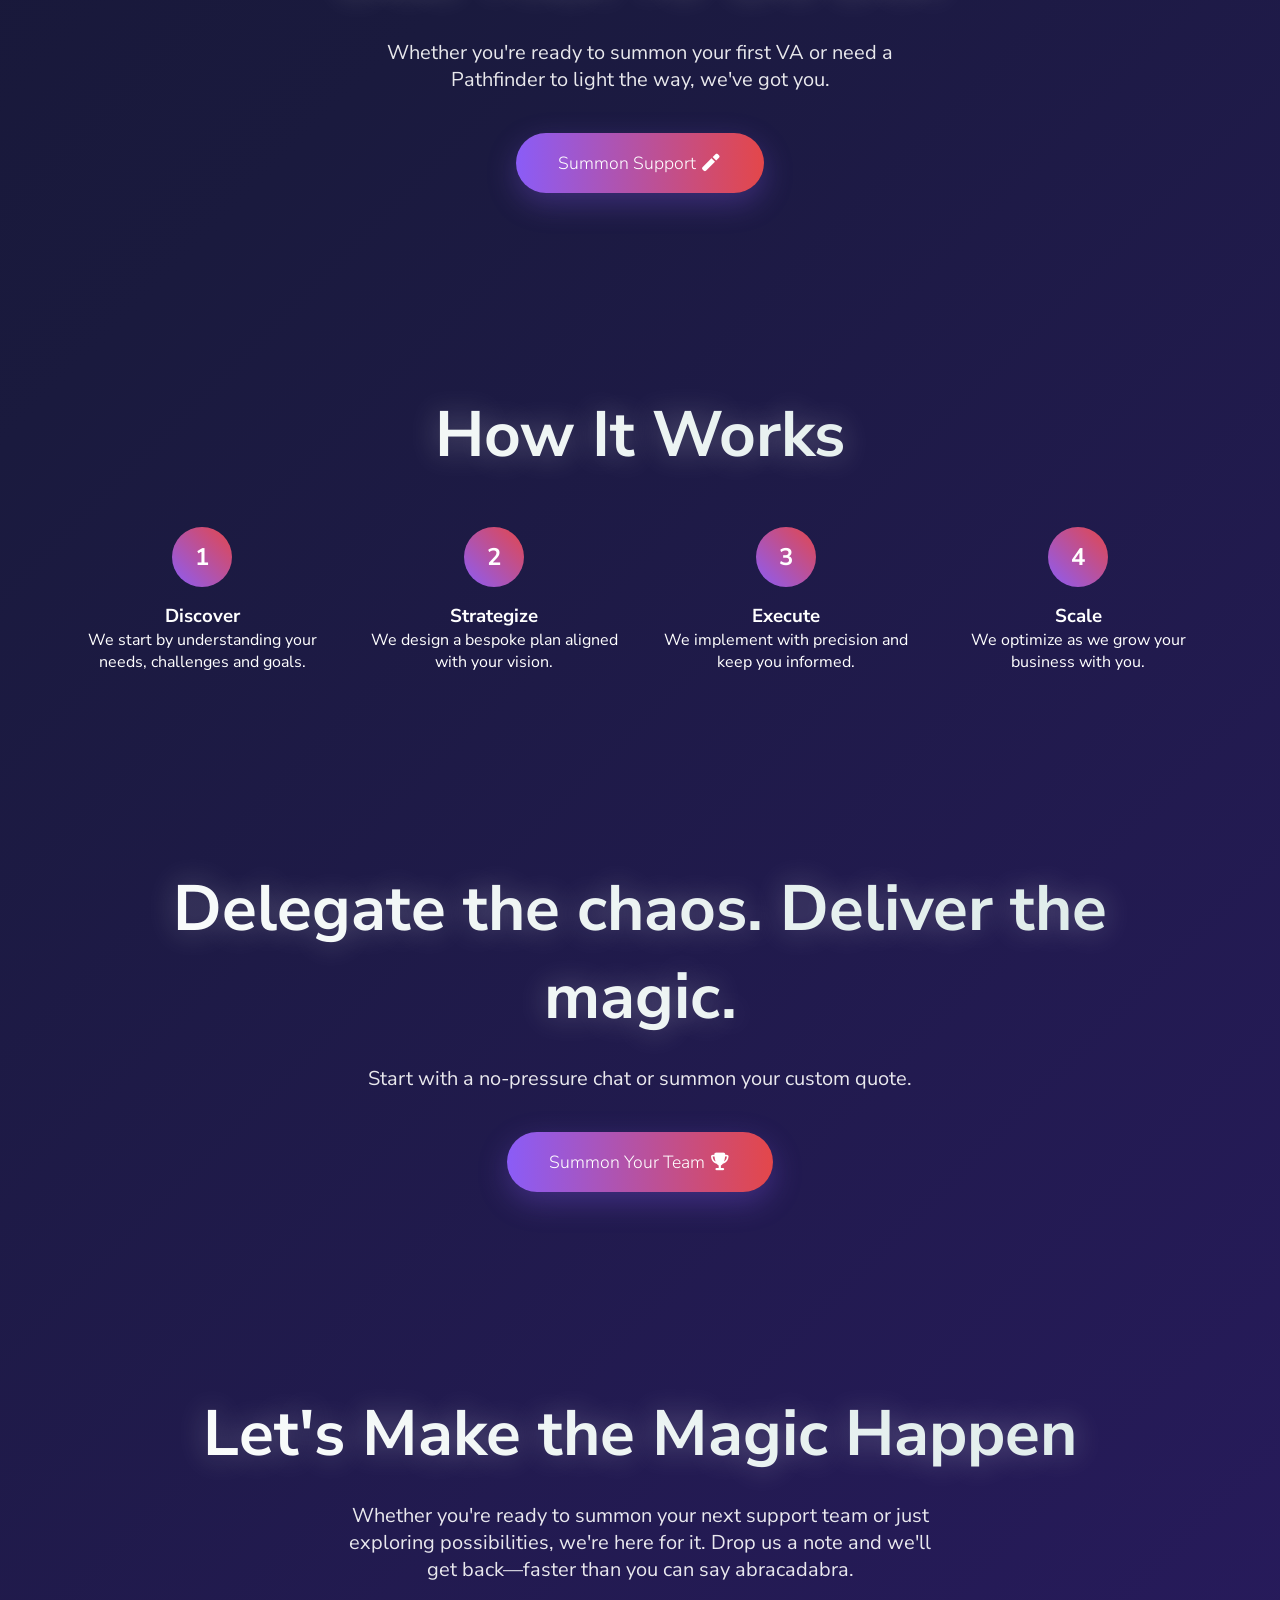
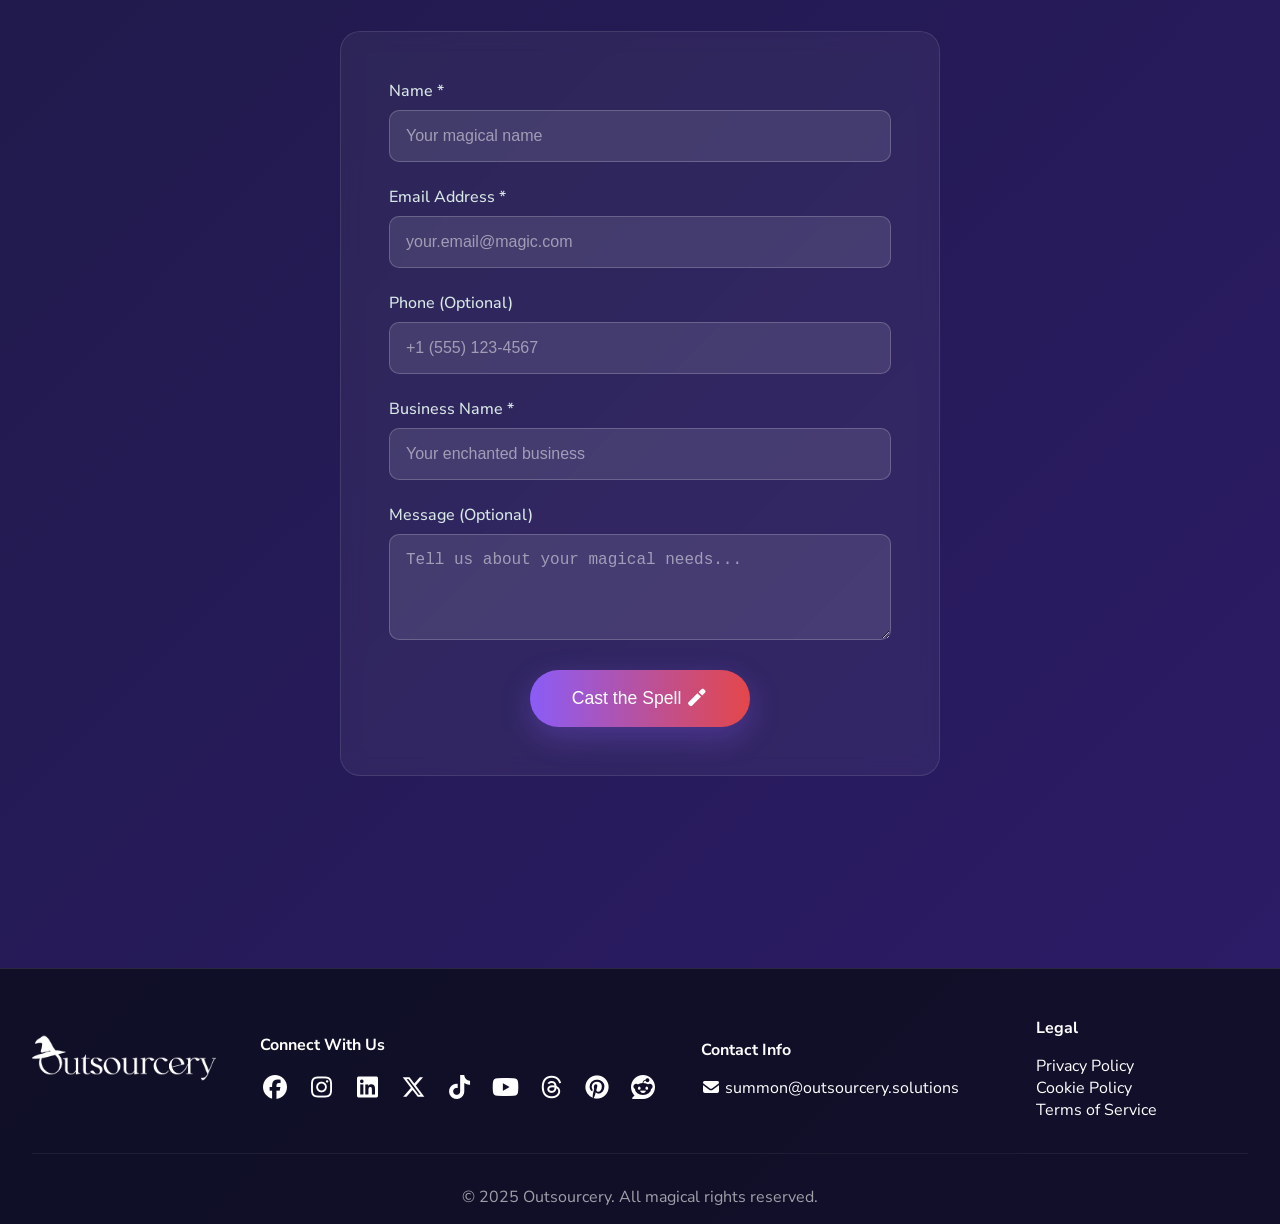
==== commit a97447af: "Update index.html" ====
--- a/index.html
+++ b/index.html
@@ -27,42 +27,7 @@
 		#contactMessage, #failMessage{
 			display:none;
 		}
-        /* Magical particle animation */
-        .particles {
-            position: fixed;
-            top: 0;
-            left: 0;
-            width: 100%;
-            height: 100%;
-            pointer-events: none;
-            z-index: 1;
-        }
-
-        .particle {
-            position: absolute;
-            width: 4px;
-            height: 4px;
-            background: #ffffff;
-            border-radius: 50%;
-            animation: twinkle 4s ease-in-out infinite;
-            opacity: 0;
-        }
-
-        .particle:nth-child(odd) {
-            background: #8b5cf6;
-            animation-duration: 3s;
-        }
-
-        .particle:nth-child(even) {
-            background: #e3474b;
-            animation-duration: 5s;
-        }
-
-        .particle:nth-child(3n) {
-            background: #ffffff;
-            animation-duration: 2.5s;
-        }
-
+       
         @keyframes twinkle {
             0%, 100% { 
                 opacity: 0;
@@ -559,11 +524,25 @@
             opacity: 1;
             transform: translateY(0);
         }
+		#bgVideo {
+		  position: fixed;
+		  top: 0;
+		  left: 0;
+		  width: 100%;
+		  height: auto;
+		  min-height: 100%;
+		  object-fit: cover;
+		  object-position: top;
+		  z-index: -1
+		}
     </style>
 </head>
 <body>
     <div class="particles" id="particles"></div>
-    
+    <!-- Background Video -->
+	<video autoplay muted loop id="bgVideo">
+	  <source src="videos/Background.mp4" type="video/mp4">
+	</video>
     <header>
         <nav class="nav-container">
             <img src="images/Hori Lavender Gray.png" alt="Outsourcery Logo" class="logo">
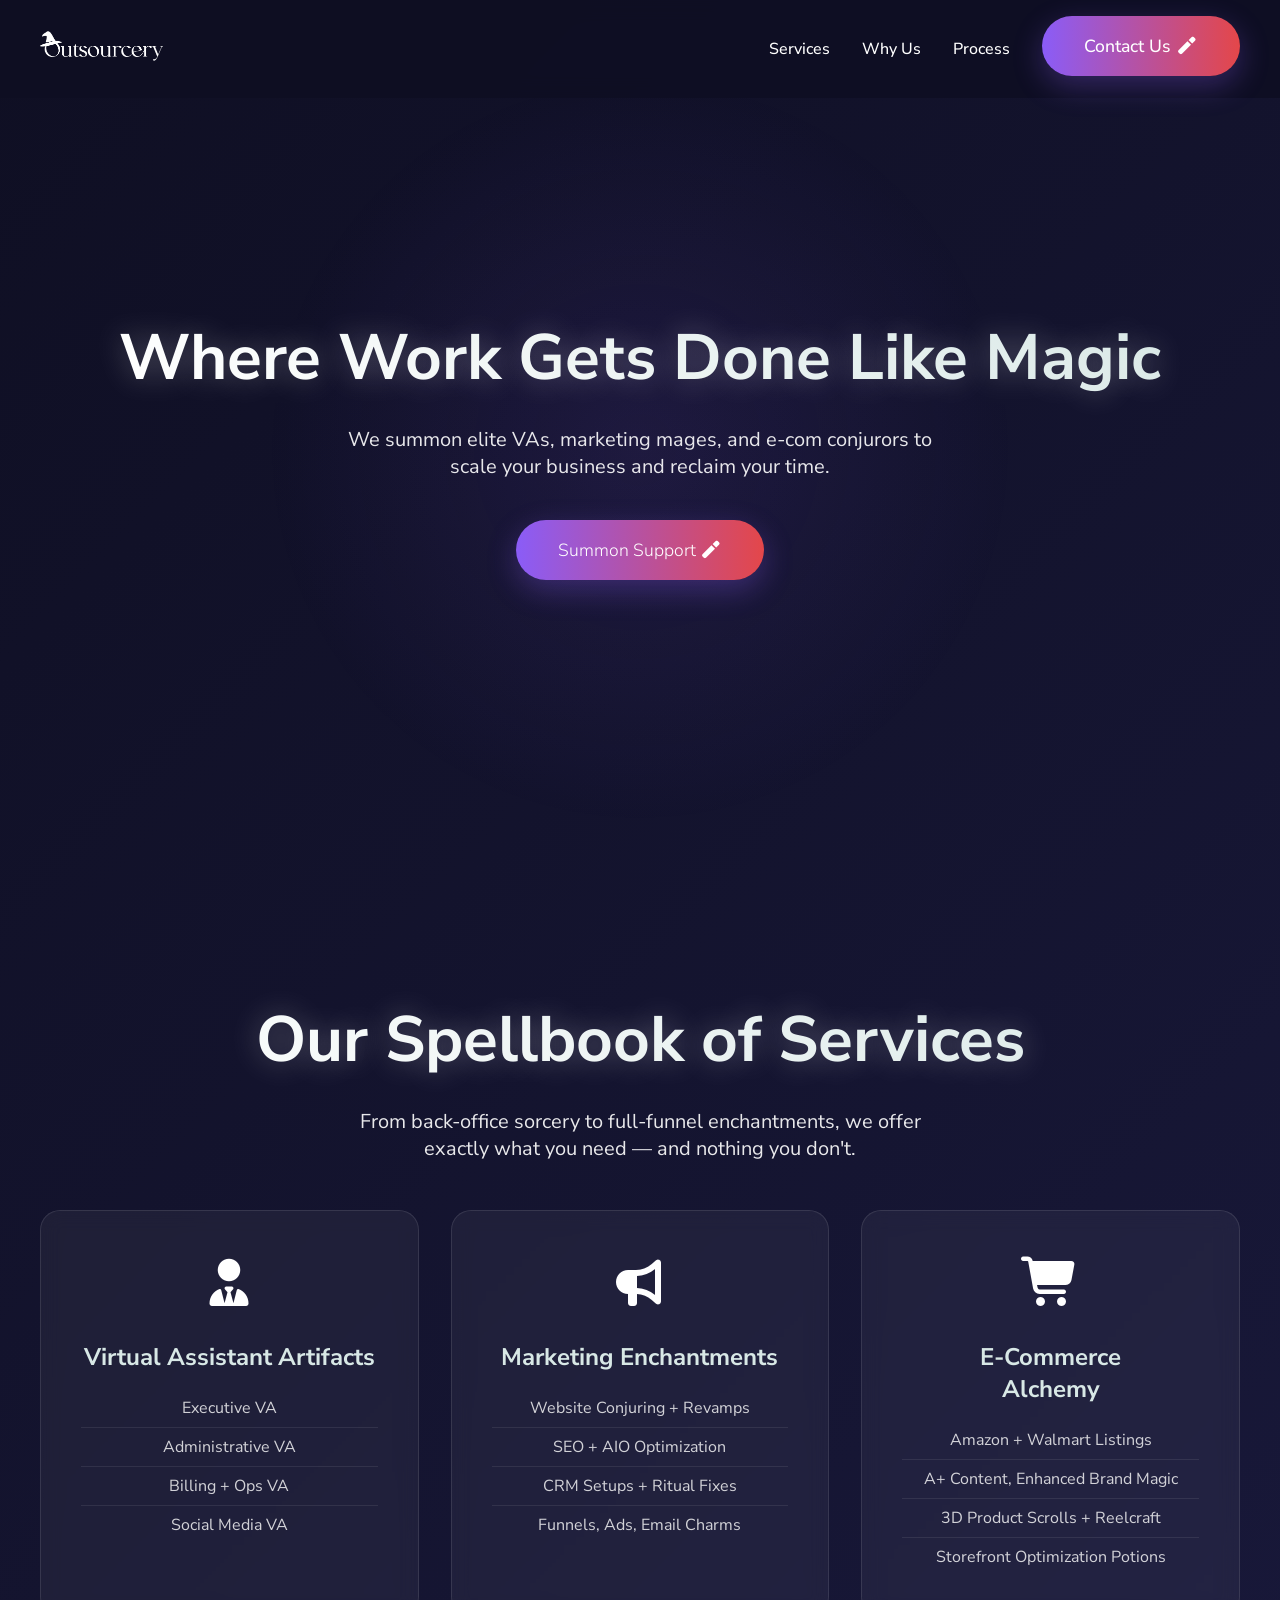
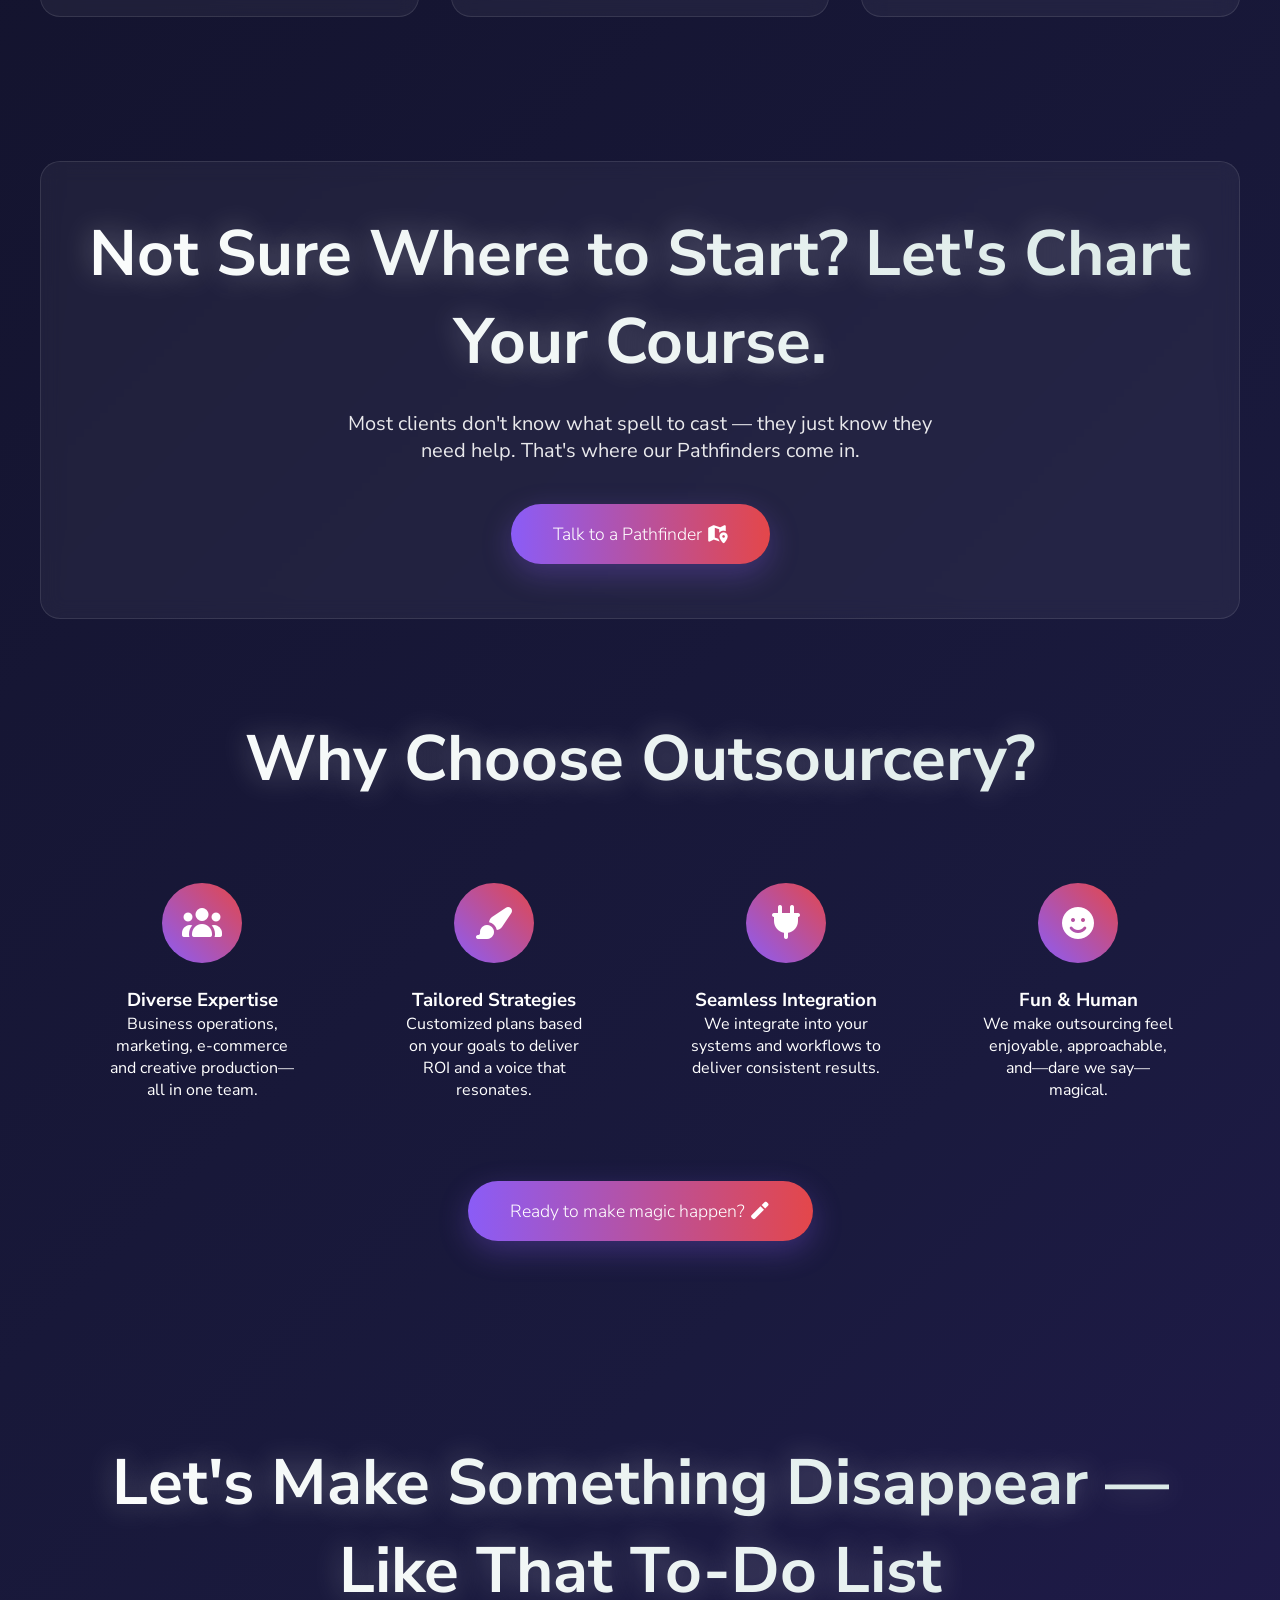
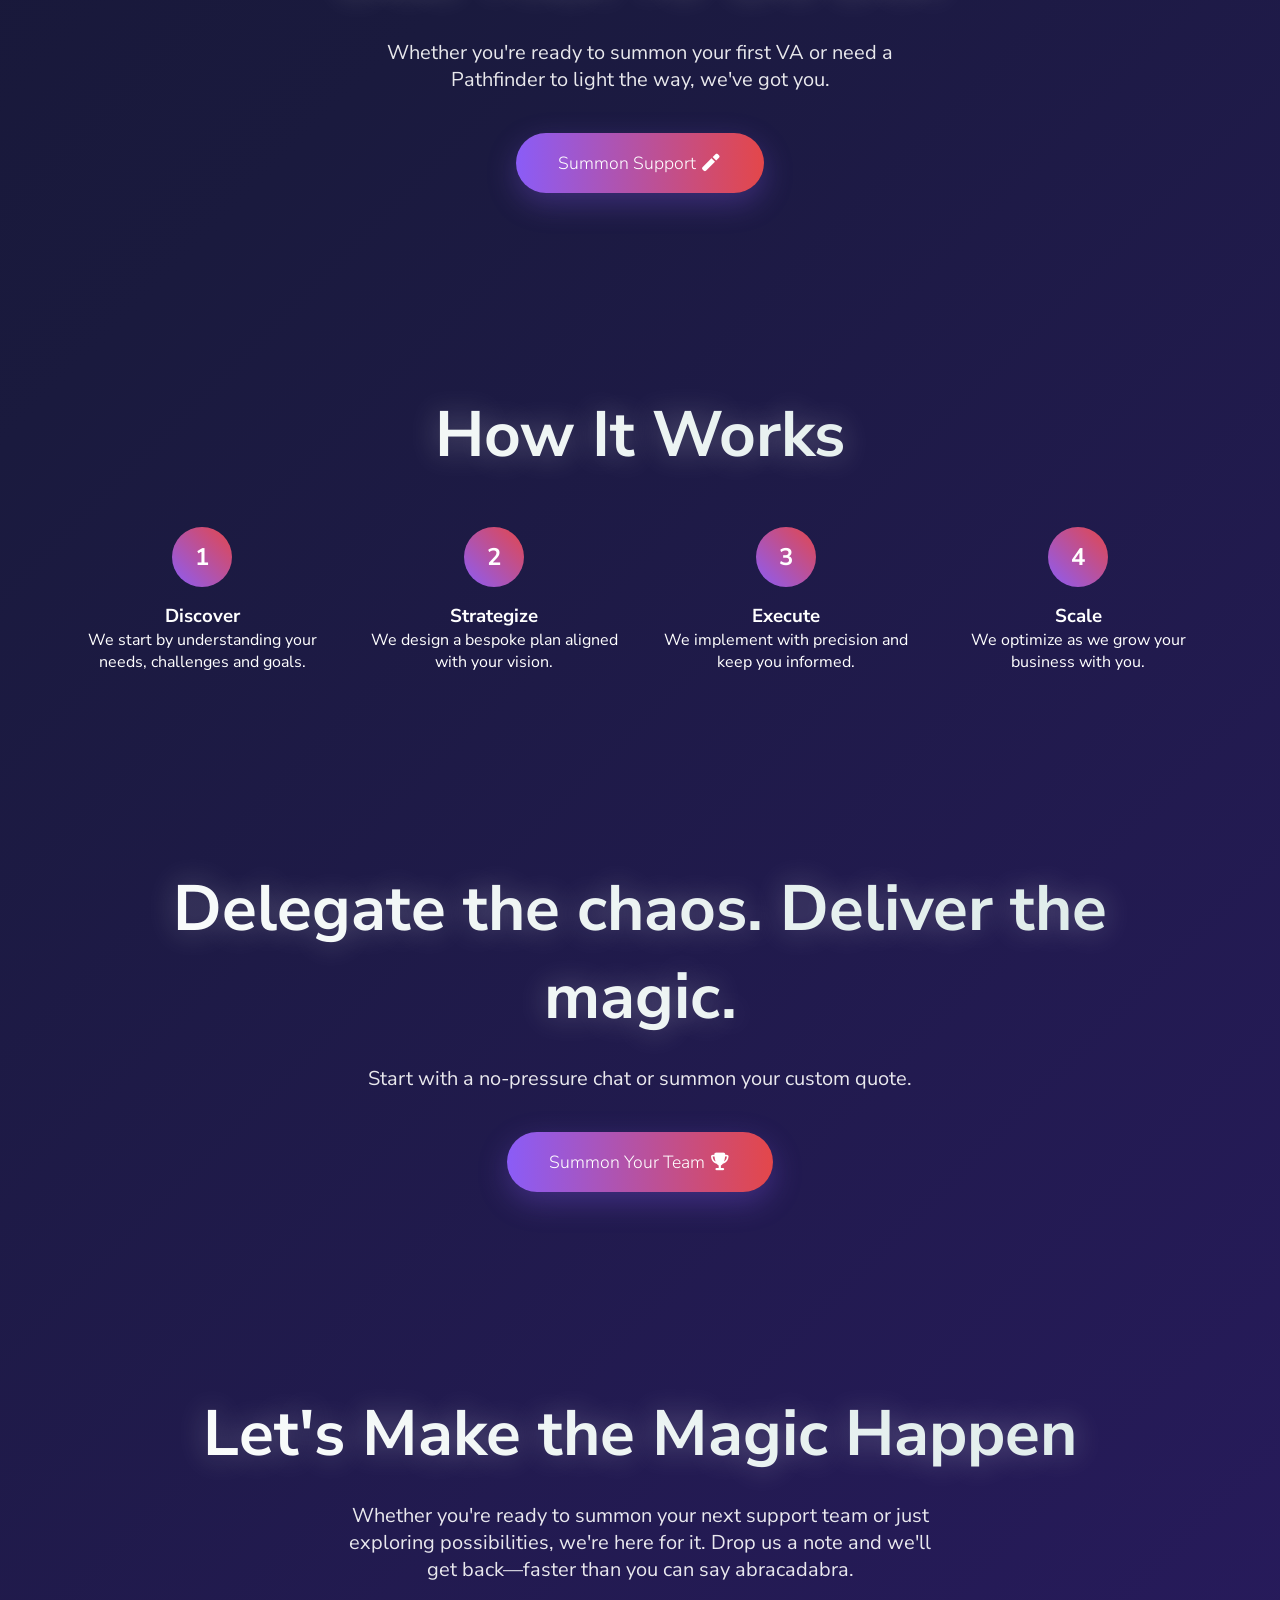
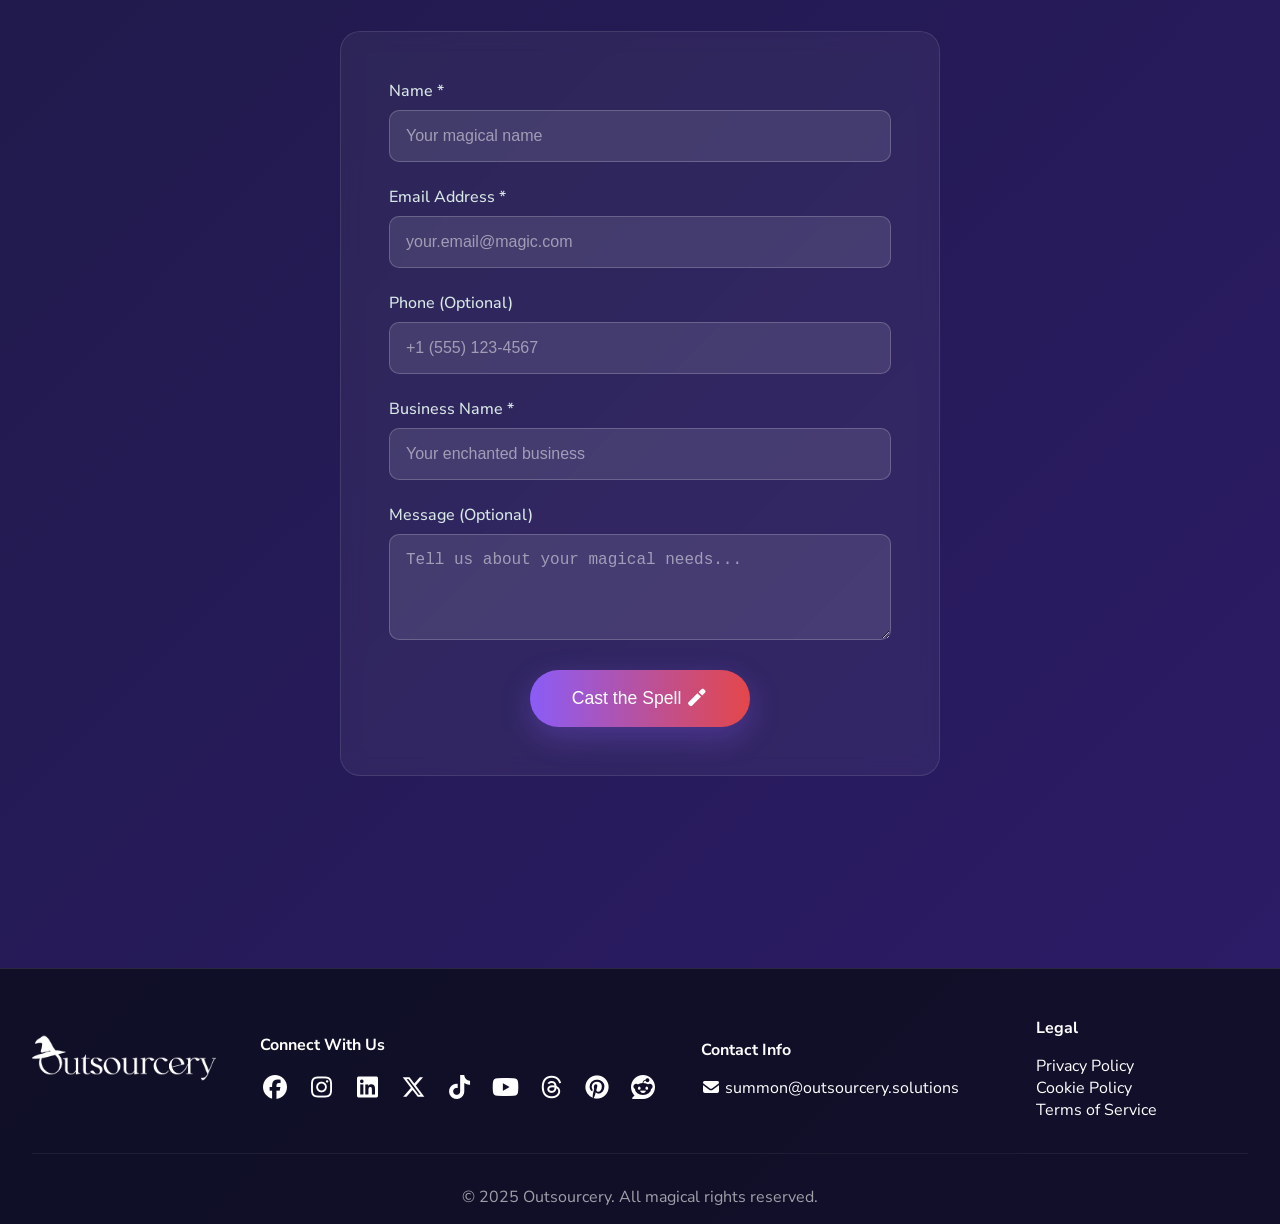
==== commit f638a2e7: "Add files via upload" ====
--- a/index.html
+++ b/index.html
@@ -6,9 +6,7 @@
     <title>Outsourcery - Where Work Gets Done Like Magic</title>
     <link rel="stylesheet" href="assets\css\fontawesome-all.min.css">
 		<link rel="shortcut icon" type="image/x-icon" href="images/favicon.ico">
-		<style>
-
-</style>
+
     <style>
 	@import url('https://fonts.googleapis.com/css2?family=Nunito+Sans:ital,opsz,wght@0,6..12,200..1000;1,6..12,200..1000&display=swap');
         * {
@@ -71,11 +69,12 @@
         .nav-menu {
             display: flex;
             list-style: none;
+			align-items: center;
             gap: 2rem;
             margin: 0;
             padding: 0;
-        }
-
+			text-align:center;
+        }
         .nav-menu li a {
             color: #ffffff;
             text-decoration: none;
@@ -99,6 +98,7 @@
         .nav-menu li a:hover::after {
             width: 100%;
         }
+
 
         .mobile-menu-toggle {
             display: none;
@@ -163,7 +163,7 @@
             background: radial-gradient(circle at 50% 50%, rgba(139, 92, 246, 0.1) 0%, transparent 50%);
         }
 
-        h1 {
+        h1, h2 {
             font-size: clamp(2.5rem, 5vw, 4rem);
             margin-bottom: 1.5rem;
             background: linear-gradient(45deg, #ffffff, #d8e8e6);
@@ -231,6 +231,11 @@
         .magic-button:hover::before {
             left: 100%;
         }
+
+		.services {
+			padding-right: 0px;
+			padding-left: 0px;
+		}
 
         /* Services Grid */
         .services-grid {
@@ -538,23 +543,25 @@
     </style>
 </head>
 <body>
-    <div class="particles" id="particles"></div>
     <!-- Background Video -->
 	<video autoplay muted loop id="bgVideo">
 	  <source src="videos/Background.mp4" type="video/mp4">
 	</video>
-    <header>
-        <nav class="nav-container">
-            <img src="images/Hori Lavender Gray.png" alt="Outsourcery Logo" class="logo">
-            
-            <ul class="" id="navMenu">
-                <a href="#contact" class="magic-button">Contact Us <i class="fas fa-magic"></i></a>
-            </ul>
-            
-        </nav>
-    </header>
-
-    <!-- Section 1: Hero Banner -->
+
+  <div id="header"></div>
+  <script>
+    async function loadHTML(id, file) {
+      const element = document.getElementById(id);
+      const response = await fetch(file);
+      if (response.ok) {
+        element.innerHTML = await response.text();
+      } else {
+        element.innerHTML = "Content not found.";
+      }
+    }
+
+    loadHTML("header", "header.html");
+  </script>
     <section class="hero">
         <div class="fade-in">
             <h1>Where Work Gets Done Like Magic</h1>
@@ -563,9 +570,8 @@
         </div>
     </section>
 
-    <!-- Section 2: Services -->
-    <section id="services" class="fade-in">
-        <h1 style="text-align: center;">Our Spellbook of Services</h1>
+    <section id="services" class="fade-in services">
+        <h2 style="text-align: center;">Our Spellbook of Services</h2>
         <p class="subheading" style="text-align: center;">From back-office sorcery to full-funnel enchantments, we offer exactly what you need — and nothing you don't.</p>
         
         <div class="services-grid">
@@ -606,7 +612,7 @@
 
     <!-- Section 3: CTA -->
     <section class="fade-in cta">
-        <h1>Not Sure Where to Start? Let's Chart Your Course.</h1>
+        <h2>Not Sure Where to Start? Let's Chart Your Course.</h2>
         <p class="subheading">Most clients don't know what spell to cast — they just know they need help. That's where our Pathfinders come in.</p>
                     <a href="#contact" class="magic-button">Talk to a Pathfinder <i class="fas fa-map-marked-alt"></i></a>
     </section>
@@ -614,7 +620,7 @@
 
     <!-- Section 5: Why Us -->
     <section id="why-us" class="fade-in">
-        <h1 style="text-align: center;">Why Choose Outsourcery?</h1>
+        <h2 style="text-align: center;">Why Choose Outsourcery?</h2>
         
         <div class="why-us-grid">
             <div class="feature-card">
@@ -649,14 +655,14 @@
 
     <!-- Section 6: CTA -->
     <section class="fade-in" style="text-align: center;">
-        <h1>Let's Make Something Disappear — Like That To-Do List</h1>
+        <h2>Let's Make Something Disappear — Like That To-Do List</h2>
         <p class="subheading">Whether you're ready to summon your first VA or need a Pathfinder to light the way, we've got you.</p>
                     <a href="#contact" class="magic-button">Summon Support <i class="fas fa-magic"></i></a>
     </section>
 
     <!-- Section 7: How It Works -->
     <section id="process" class="fade-in">
-        <h1 style="text-align: center; margin-bottom: 3rem;">How It Works</h1>
+        <h2 style="text-align: center; margin-bottom: 3rem;">How It Works</h2>
         
         <div class="process-steps">
             <div class="step">
@@ -687,14 +693,14 @@
 
     <!-- Section 8: CTA -->
     <section class="fade-in" style="text-align: center;">
-        <h1>Delegate the chaos. Deliver the magic.</h1>
+        <h2>Delegate the chaos. Deliver the magic.</h2>
         <p class="subheading">Start with a no-pressure chat or summon your custom quote.</p>
                     <a href="#contact" class="magic-button">Summon Your Team <i class="fas fa-trophy"></i></a>
     </section>
 
     <!-- Section 9: Contact Form -->
     <section id="contact" class="fade-in">
-        <h1 style="text-align: center;">Let's Make the Magic Happen</h1>
+        <h2 style="text-align: center;">Let's Make the Magic Happen</h2>
         <p class="subheading" style="text-align: center;">Whether you're ready to summon your next support team or just exploring possibilities, we're here for it. Drop us a note and we'll get back—faster than you can say abracadabra.</p>
         
         <form class="contact-form" action="https://formspree.io/f/xeoznowd" method="POST" id="contactForm">
@@ -729,179 +735,193 @@
         </form>
     </section>
 	<section id="contactMessage" class="fade-in contact-form"><center>
-	<h1>Message sent!</h1>
+	<h2>Message sent!</h2>
 	<p class="subheading"> We'll be in touch faster than you can say abracadabra.</p></center>
     </section>
 	<section id="failMessage" class="fade-in cta"><center>
-		<h1><div class="error-message">
-	  Oops! Something went wrong.</h1>
+		<h2><div class="error-message">
+	  Oops! Something went wrong.</h2>
 		<p class="subheading">Looks like the spell misfired. Please email us at <a href="mailto:summon@outsourcery.solutions" style="color: #fff; ">summon@outsourcery.solutions</a> and we’ll conjure a fix ASAP.</p></center>
     </section>
 
-    <!-- Footer -->
-    <footer>
-        <div class="footer-content">
-            <div class="footer-section">
-                <img src="images/Hori Lavender Gray.png" alt="Outsourcery Logo" style="height: 60px; width: auto; margin-bottom: 1rem;">
-            </div>
-            
-            <div class="footer-section">
-                <h4>Connect With Us</h4>
-                <div class="social-links">
-                    <a href="https://www.facebook.com/outsourcerysolutions/" target="_new" title="Facebook"><i class="fab fa-facebook"></i></a>
-                    <a href="https://www.instagram.com/outsourcerysolutions/" target="_new" title="Instagram"><i class="fab fa-instagram"></i></a>
-                    <a href="https://www.linkedin.com/company/outsourcerysolutions/" target="_new" title="LinkedIn"><i class="fab fa-linkedin"></i></a>
-                    <a href="https://x.com/outsourcery_s" target="_new" title="Twitter"><i class="fa-brands fa-x-twitter"></i></a>
-                    <a href="https://www.tiktok.com/@outsourcery" target="_new" title="TikTok"><i class="fab fa-tiktok"></i></a>
-                    <a href="https://www.youtube.com/@outsourcerysolutions" target="_new" title="YouTube"><i class="fab fa-youtube"></i></a>
-                    <a href="https://www.threads.com/@outsourcerysolutions" target="_new" title="Threads"><i class="fa-brands fa-threads"></i></a>
-                    <a href="https://www.pinterest.com/outsourcerysolutions/" target="_new" title="Pinterest"><i class="fa-brands fa-pinterest"></i></a> 
-					<a href="https://www.reddit.com/user/outsourcerysolutions/" target="_new" title="Reddit"><i class="fa-brands fa-reddit"></i></a>
-                </div>
-            </div>
-            
-            <div class="footer-section">
-                <h4>Contact Info</h4>
-                <p><i class="fas fa-envelope"></i> summon@outsourcery.solutions</p>
-            </div>
-            
-            <div class="footer-section">
-                <h4>Legal</h4>
-                <p><a href="#" style="color: #fff; text-decoration: none;">Privacy Policy</a></p>
-                <p><a href="#" style="color: #fff; text-decoration: none;">Cookie Policy</a></p>
-                <p><a href="#" style="color: #fff; text-decoration: none;">Terms of Service</a></p>
-            </div>
-        </div>
-        
-        <div style="text-align: center; margin-top: 2rem; padding-top: 2rem; border-top: 1px solid rgba(255,255,255,0.1); opacity: 0.6;">
-            <p>&copy; 2025 Outsourcery. All magical rights reserved.</p>
-        </div>
-    </footer>
-
-    <script>
-        // Create twinkling star particles
-        function createParticles() {
-            const particlesContainer = document.getElementById('particles');
-            const particleCount = 60;
-
-            for (let i = 0; i < particleCount; i++) {
-                const particle = document.createElement('div');
-                particle.className = 'particle';
-                particle.style.left = Math.random() * 100 + '%';
-                particle.style.top = Math.random() * 100 + '%';
-                particle.style.animationDelay = Math.random() * 4 + 's';
-                particle.style.animationDuration = (Math.random() * 2 + 2) + 's';
-                particlesContainer.appendChild(particle);
-            }
-        }
-
-        // Mobile menu toggle
-        function setupMobileMenu() {
-            const mobileToggle = document.getElementById('mobileToggle');
-            const navMenu = document.getElementById('navMenu');
-            const hamburger = document.getElementById('hamburger');
-
-            mobileToggle.addEventListener('click', () => {
-                navMenu.classList.toggle('active');
-                hamburger.innerHTML = navMenu.classList.contains('active') ? '<i class="fas fa-times"></i>' : '<i class="fas fa-bars"></i>';
-            });
-
-            // Close mobile menu when clicking on a link
-            document.querySelectorAll('.nav-menu a').forEach(link => {
-                link.addEventListener('click', () => {
-                    navMenu.classList.remove('active');
-                    hamburger.innerHTML = '<i class="fas fa-bars"></i>';
-                });
-            });
-
-            // Close mobile menu when clicking outside
-            document.addEventListener('click', (e) => {
-                if (!mobileToggle.contains(e.target) && !navMenu.contains(e.target)) {
-                    navMenu.classList.remove('active');
-                    hamburger.innerHTML = '<i class="fas fa-bars"></i>';
-                }
-            });
-        }
-
-        // Scroll animations
-        function animateOnScroll() {
-            const elements = document.querySelectorAll('.fade-in');
-            const observer = new IntersectionObserver((entries) => {
-                entries.forEach(entry => {
-                    if (entry.isIntersecting) {
-                        entry.target.classList.add('visible');
-                    }
-                });
-            }, { threshold: 0.1 });
-
-            elements.forEach(el => observer.observe(el));
-        }
-
-        // Smooth scrolling for anchor links
-        document.querySelectorAll('a[href^="#"]').forEach(anchor => {
-            anchor.addEventListener('click', function (e) {
-                e.preventDefault();
-                const target = document.querySelector(this.getAttribute('href'));
-                if (target) {
-                    target.scrollIntoView({
-                        behavior: 'smooth',
-                        block: 'start'
-                    });
-                }
-            });
+
+<div id="footer"></div>
+
+  <script>
+	
+    document.addEventListener('DOMContentLoaded', () => {
+      async function loadHTML(id, path) {
+        const el = document.getElementById(id);
+        if (!el) {
+          console.error('Placeholder not found:', id);
+          return;
+        }
+        try {
+          const res = await fetch(path, {cache: "no-store"});
+          if (!res.ok) throw new Error(res.status + ' ' + res.statusText);
+          const text = await res.text();
+          el.innerHTML = text;
+        } catch (err) {
+          console.error('Failed to load', path, err);
+          el.innerHTML = '<!-- error loading ' + path + ' -->';
+        }
+      }
+
+      loadHTML('header', 'header.html');
+      loadHTML('footer', 'footer.html');
+    });
+	
+    document.querySelectorAll('a[href^="#"]').forEach(anchor => {
+      anchor.addEventListener('click', function (e) {
+        // allow normal behavior if the link has target or is external
+        if (this.getAttribute('href') === '#') return;
+        e.preventDefault();
+        const target = document.querySelector(this.getAttribute('href'));
+        if (target) {
+          target.scrollIntoView({ behavior: 'smooth', block: 'start' });
+        }
+      });
+    });
+
+    // Animate on scroll
+    function animateOnScroll() {
+      const items = document.querySelectorAll('.fade-in');
+      const io = new IntersectionObserver((entries) => {
+        entries.forEach(entry => {
+          if (entry.isIntersecting) entry.target.classList.add('visible');
         });
-				
-		document.addEventListener("DOMContentLoaded", function () {
-		const form = document.getElementById("contactForm");
-		const formContainer = document.getElementById("contact");
-		const formMessage = document.getElementById("contactMessage");
-		const failMessage = document.getElementById("failMessage");
-		
-
-		form.addEventListener("submit", function (e) {
-		  e.preventDefault(); 
-
-		  const formData = new FormData(form);
-
-		  fetch("https://formspree.io/f/xeoznowd", {
-			method: "POST",
-			body: formData,
-			headers: {
-			  Accept: "application/json"
-			}
-		  })
-		  .then(response => {
-			if (response.ok) {
-			  formContainer.style.display = "none";
-			  formMessage.style.display = "block";
-			form.parentNode.insertBefore(message, form);
-			} else {
-			  failMessage.style.display = "block";
-			}
-		  })
-		  .catch(error => {
-			console.error("Form submission error:", error);
-			alert("There was an error sending your message.");
-		  });
-		});
-		});
-		
-        // Header scroll effect
-        window.addEventListener('scroll', () => {
-            const header = document.querySelector('header');
-            if (window.scrollY > 100) {
-                header.style.background = 'rgba(15, 15, 35, 0.95)';
-            } else {
-                header.style.background = 'rgba(15, 15, 35, 0.9)';
-            }
+      }, { threshold: 0.12 });
+      items.forEach(i => io.observe(i));
+    }
+
+    // Mobile menu & header toggle logic
+    function setupMobileMenu() {
+      const mobileToggle = document.getElementById('mobileToggle');
+      const navMenu = document.getElementById('navMenu');
+      const hamburger = document.getElementById('hamburger');
+      const header = document.getElementById('pageHeader');
+
+      if (!mobileToggle || !navMenu || !header) return;
+
+      const setMenuState = (open) => {
+        if (open) {
+          navMenu.classList.add('active');
+          navMenu.setAttribute('aria-hidden', 'false');
+          mobileToggle.setAttribute('aria-expanded', 'true');
+          hamburger.innerHTML = '<i class="fas fa-times" aria-hidden="true"></i>';
+        } else {
+          navMenu.classList.remove('active');
+          navMenu.setAttribute('aria-hidden', 'true');
+          mobileToggle.setAttribute('aria-expanded', 'false');
+          hamburger.innerHTML = '<i class="fas fa-bars" aria-hidden="true"></i>';
+        }
+      };
+
+      const toggleMenu = () => setMenuState(!navMenu.classList.contains('active'));
+      const closeMenu = () => setMenuState(false);
+      const openMenu = () => setMenuState(true);
+
+      // Make sure the toggle doesn't immediately bubble to header
+      mobileToggle.addEventListener('click', (ev) => {
+        ev.stopPropagation();
+        ev.preventDefault();
+        toggleMenu();
+      });
+
+      // Removed: If user clicks anywhere on header (except the logo or an actual link), toggle the menu (mobile only)
+      // header.addEventListener('click', (ev) => {
+      //   if (window.innerWidth > 768) return; // only on mobile
+      //   // Do NOT toggle if the click is on:
+      //   // - the logo (allow normal link behavior)
+      //   // - the mobile toggle itself
+      //   // - any link (we want links to work)
+      //   if (ev.target.closest('.logo') || ev.target.closest('#mobileToggle') || ev.target.closest('a')) return;
+      //   toggleMenu();
+      // });
+
+      // Close when clicking a nav link
+      navMenu.querySelectorAll('a').forEach(a => {
+        a.addEventListener('click', () => {
+          // let anchor do its scroll/navigation first; then close
+          setTimeout(() => closeMenu(), 220);
         });
-
-        // Initialize
-        document.addEventListener('DOMContentLoaded', function() {
-            createParticles();
-            animateOnScroll();
-            setupMobileMenu();
+      });
+
+      // Click outside header/nav closes the menu (mobile)
+      document.addEventListener('click', (ev) => {
+        if (window.innerWidth > 768) return;
+        // if the click is outside the header area and the menu is open, close it
+        if (!header.contains(ev.target) && navMenu.classList.contains('active')) {
+          closeMenu();
+        }
+      }, { passive: true });
+
+      // Escape to close
+      document.addEventListener('keydown', (ev) => {
+        if (ev.key === 'Escape' && navMenu.classList.contains('active')) closeMenu();
+      });
+
+      // On resize to desktop, ensure menu closed
+      window.addEventListener('resize', () => {
+        if (window.innerWidth > 768) closeMenu();
+      });
+    }
+
+    // Contact form: submit via fetch (Formspree) and show success/fail blocks
+    function setupContactForm() {
+      const form = document.getElementById('contactForm');
+      if (!form) return;
+      const success = document.getElementById('contactMessage');
+      const fail = document.getElementById('failMessage');
+
+      form.addEventListener('submit', function (e) {
+        e.preventDefault();
+        const data = new FormData(form);
+        fetch(form.action, {
+          method: 'POST',
+          body: data,
+          headers: { Accept: 'application/json' }
+        }).then(response => {
+          if (response.ok) {
+            form.style.display = 'none';
+            success.style.display = 'block';
+            success.classList.add('visible');
+            // optionally update location hash
+            location.hash = '#contactMessage';
+          } else {
+            fail.style.display = 'block';
+            fail.classList.add('visible');
+            location.hash = '#failMessage';
+          }
+        }).catch(err => {
+          console.error('Form submit error:', err);
+          fail.style.display = 'block';
+          fail.classList.add('visible');
+          location.hash = '#failMessage';
         });
+      });
+    }
+
+    // Header background change on scroll
+    function headerScrollEffect() {
+      const header = document.querySelector('header');
+      if (!header) return;
+      window.addEventListener('scroll', () => {
+        if (window.scrollY > 80) {
+          header.style.background = 'rgba(15,15,35,0.96)';
+        } else {
+          header.style.background = 'rgba(15,15,35,0.9)';
+        }
+      });
+    }
+
+    // Initialize on DOM ready
+    document.addEventListener('DOMContentLoaded', function () {
+      animateOnScroll();
+      setupMobileMenu();
+      setupContactForm();
+      headerScrollEffect();
+    });
     </script>
 </body>
-</html>
+</html>
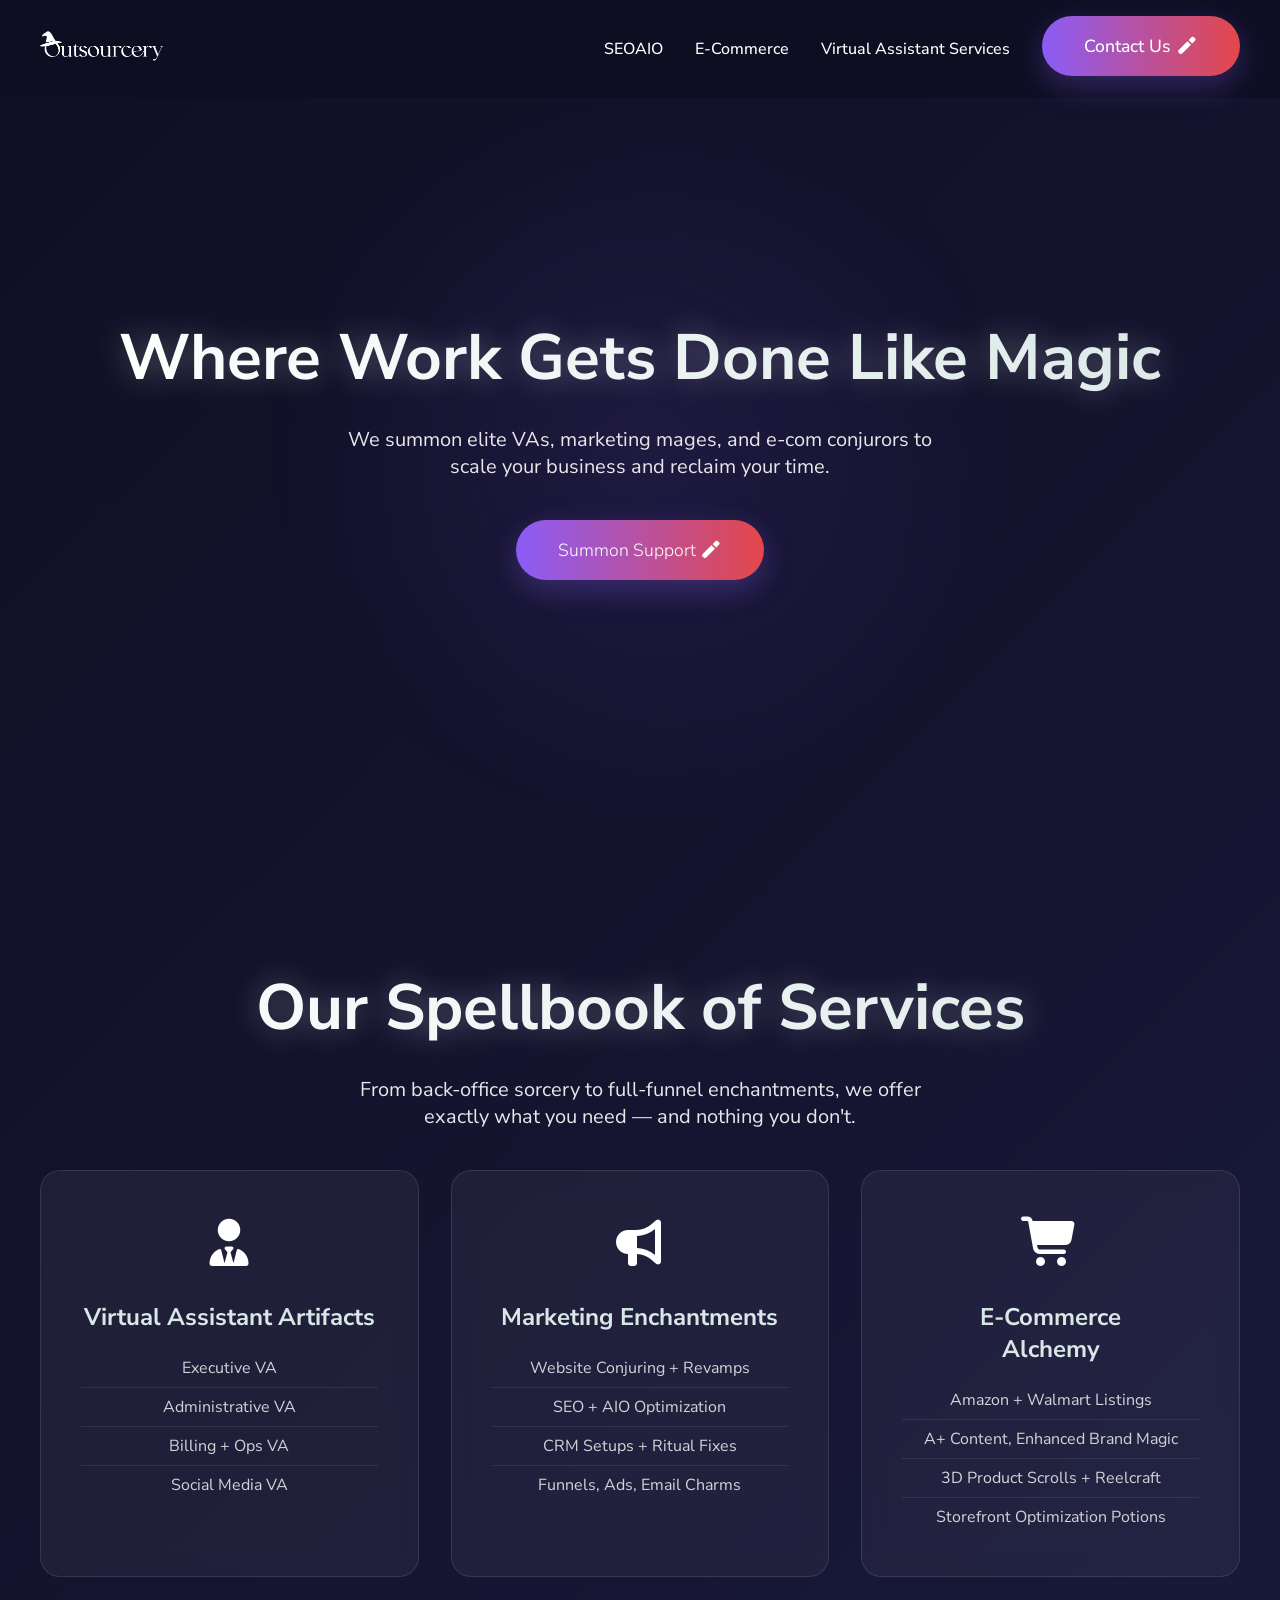
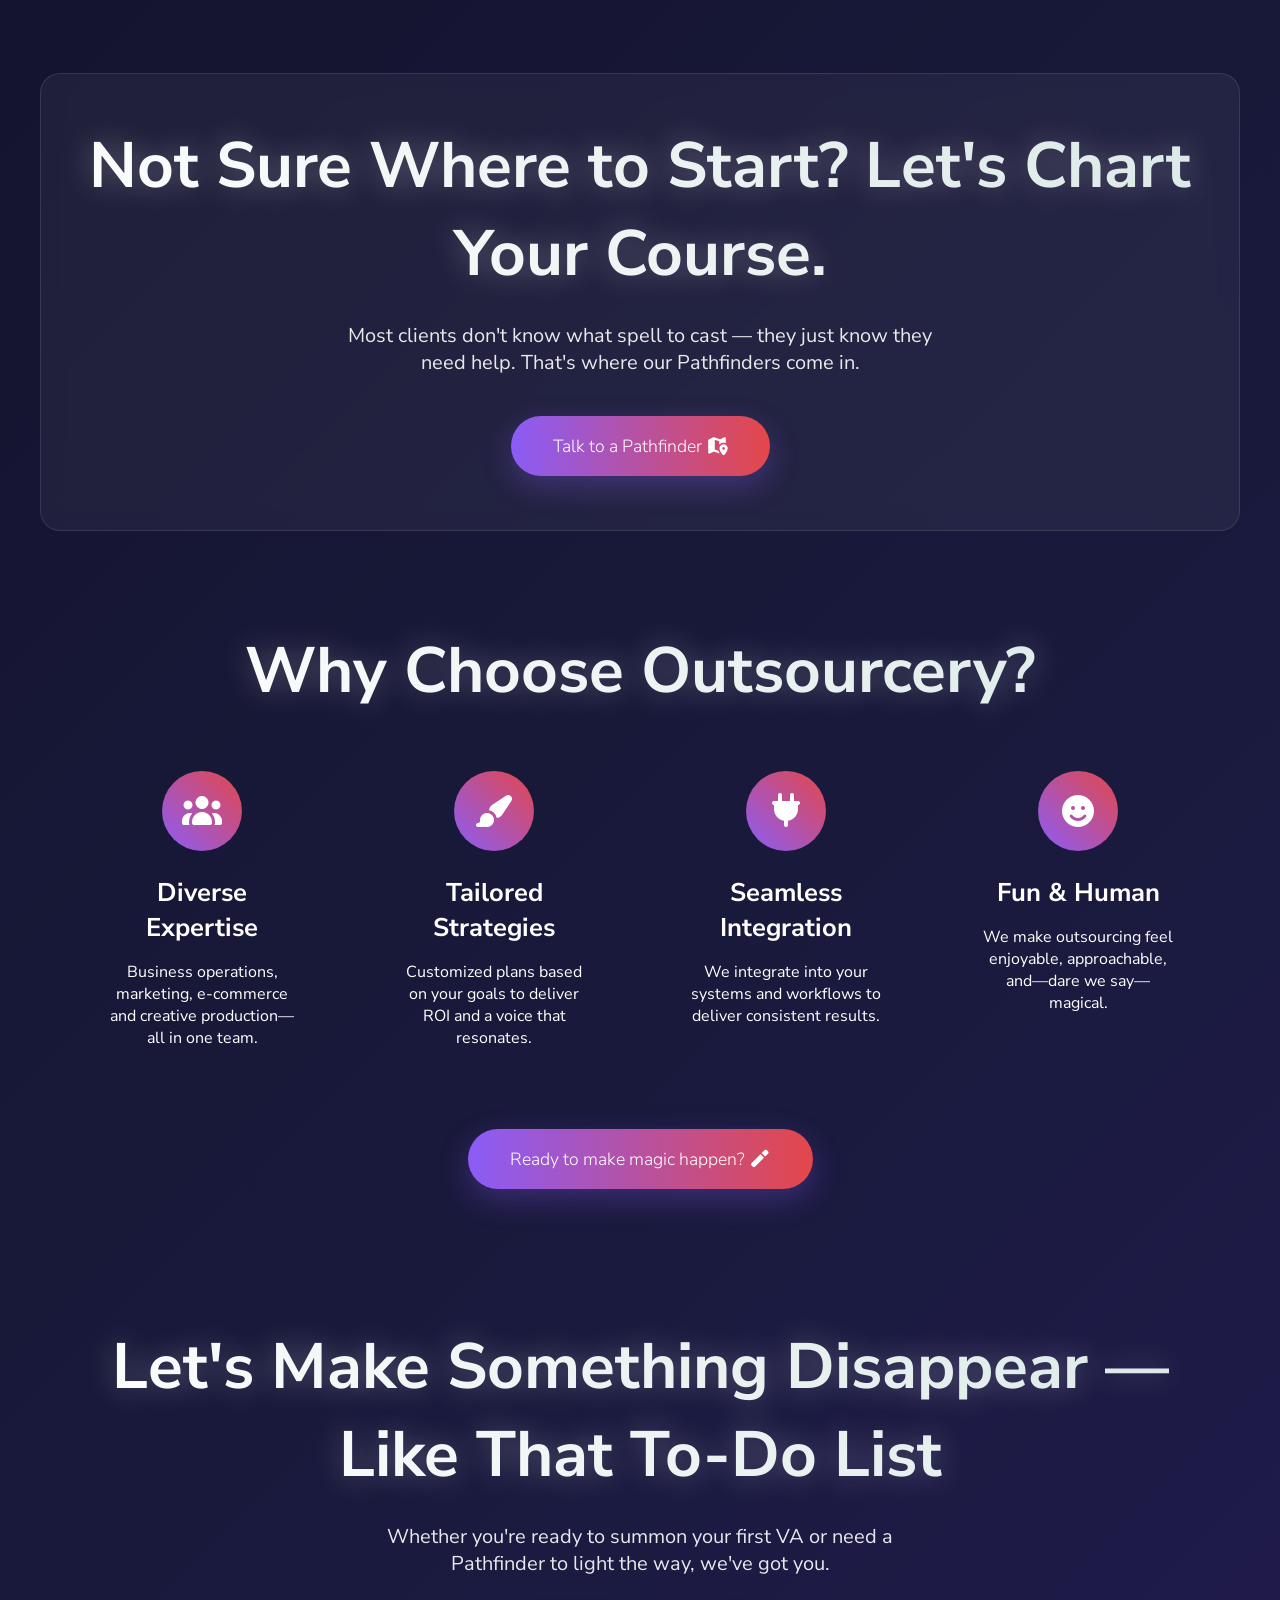
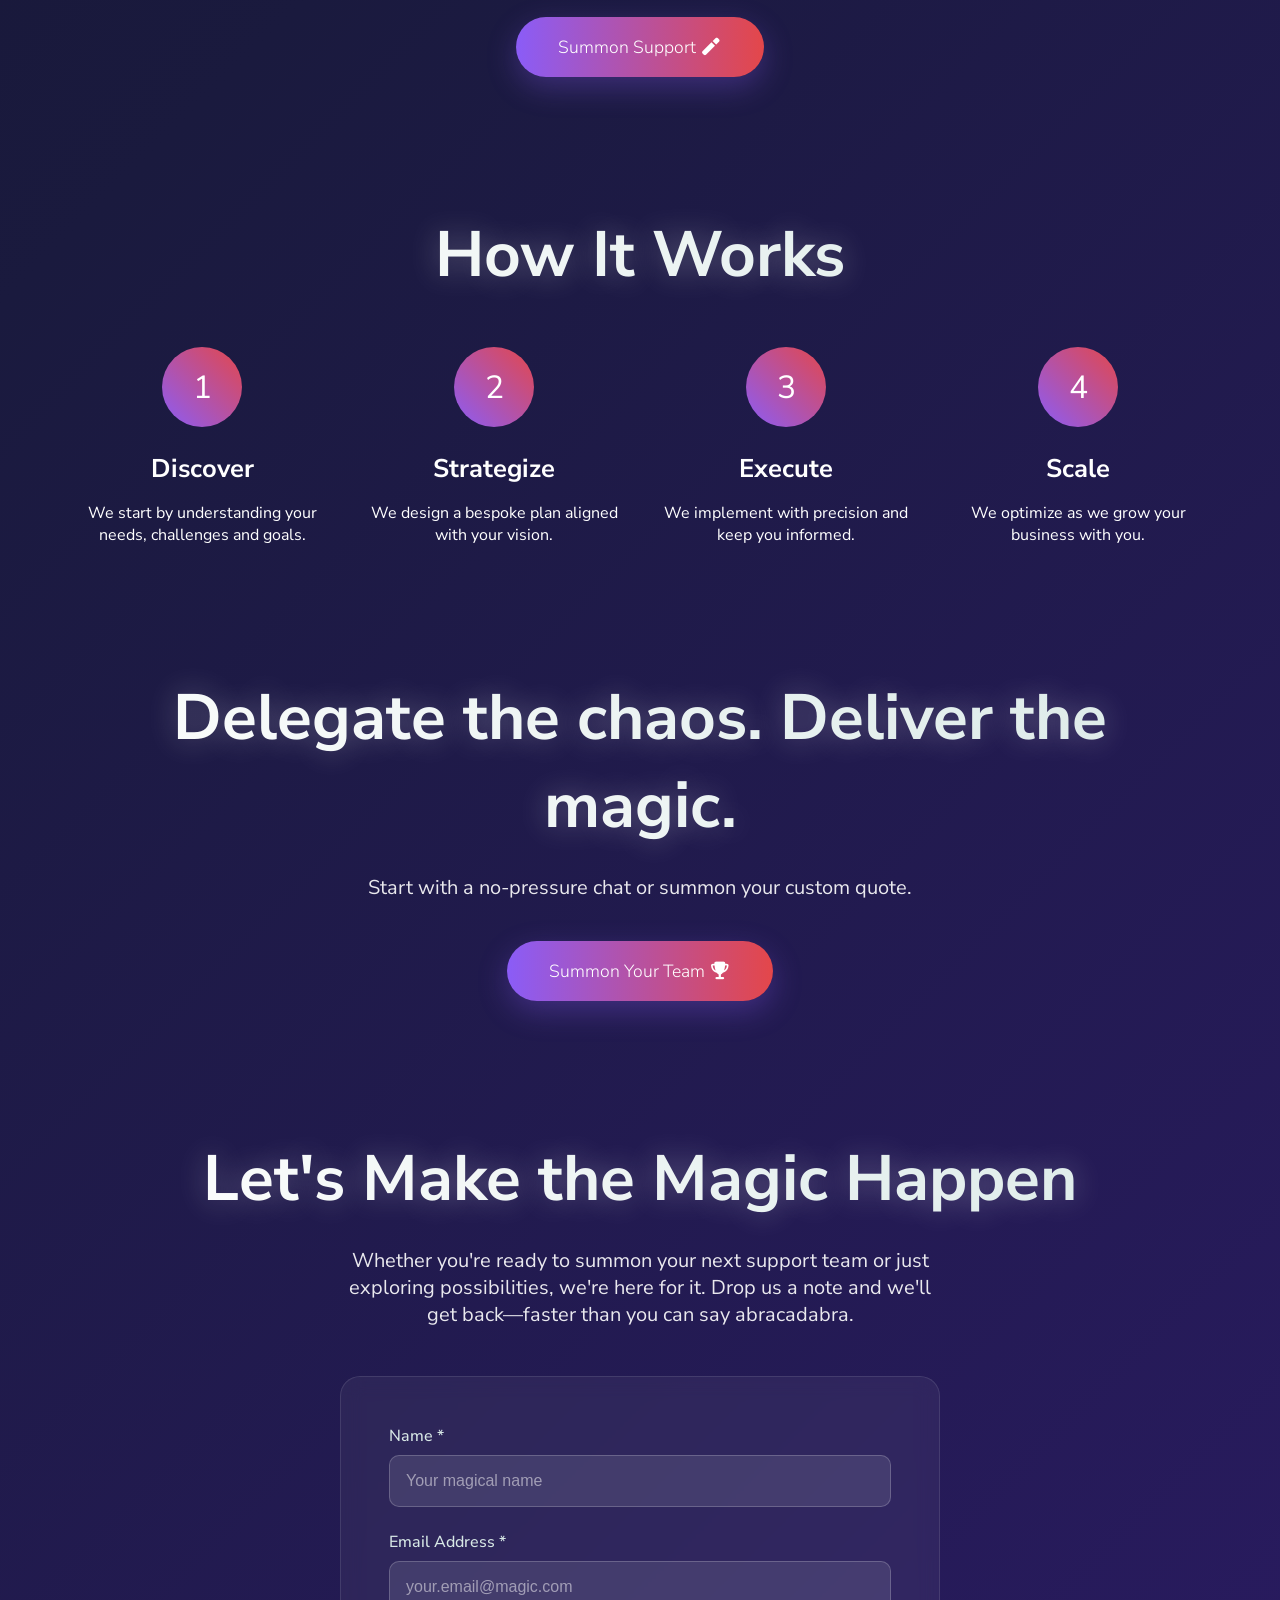
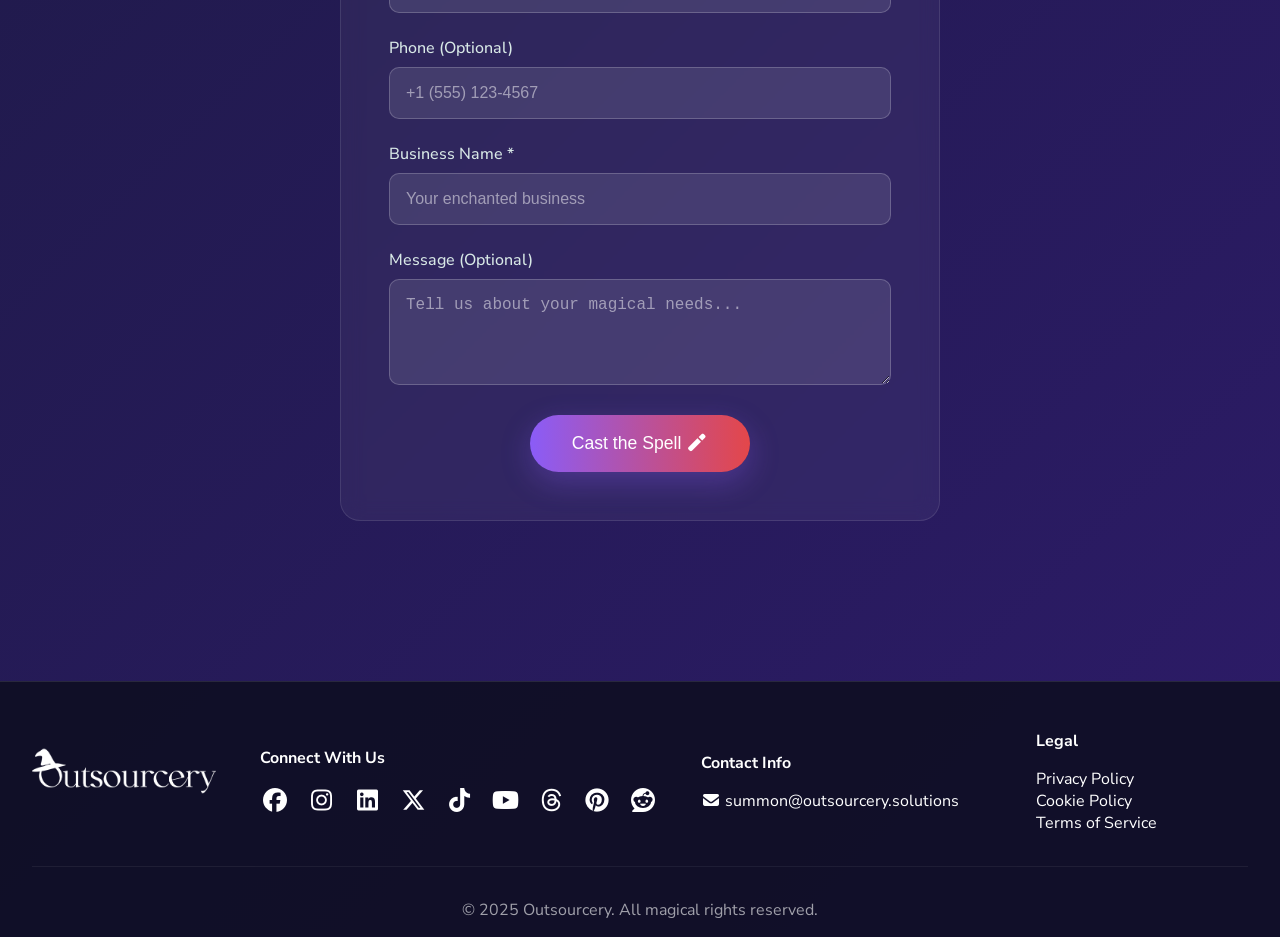
==== commit e29b1adb: "Add files via upload" ====
--- a/index.html
+++ b/index.html
@@ -7,543 +7,10 @@
     <link rel="stylesheet" href="assets\css\fontawesome-all.min.css">
 		<link rel="shortcut icon" type="image/x-icon" href="images/favicon.ico">
 
-    <style>
-	@import url('https://fonts.googleapis.com/css2?family=Nunito+Sans:ital,opsz,wght@0,6..12,200..1000;1,6..12,200..1000&display=swap');
-        * {
-            margin: 0;
-            padding: 0;
-            box-sizing: border-box;
-        }
-
-
-        body {
-		  font-family: "Nunito Sans", sans-serif;
-            background: linear-gradient(135deg, #0f0f23 0%, #1a1a3e 50%, #2d1b69 100%);
-            color: #fff;
-            overflow-x: hidden;
-        }
-		#contactMessage, #failMessage{
-			display:none;
-		}
-       
-        @keyframes twinkle {
-            0%, 100% { 
-                opacity: 0;
-                transform: scale(0.5);
-            }
-            20% { 
-                opacity: 0.3;
-                transform: scale(0.8);
-            }
-            50% { 
-                opacity: 1;
-                transform: scale(1.2);
-                box-shadow: 0 0 15px currentColor;
-            }
-            80% { 
-                opacity: 0.4;
-                transform: scale(0.9);
-            }
-        }
-
-        /* Header */
-        header {
-            position: fixed;
-            top: 0;
-            width: 100%;
-            padding: 1rem 2rem;
-            background: rgba(15, 15, 35, 0.9);
-            backdrop-filter: blur(10px);
-            z-index: 1000;
-            transition: all 0.3s ease;
-        }
-
-        .nav-container {
-            max-width: 1200px;
-            margin: 0 auto;
-            display: flex;
-            justify-content: space-between;
-            align-items: center;
-        }
-
-        .nav-menu {
-            display: flex;
-            list-style: none;
-			align-items: center;
-            gap: 2rem;
-            margin: 0;
-            padding: 0;
-			text-align:center;
-        }
-        .nav-menu li a {
-            color: #ffffff;
-            text-decoration: none;
-            font-weight: 500;
-            transition: all 0.3s ease;
-            position: relative;
-        }
-
-
-        .nav-menu li a::after {
-            content: '';
-            position: absolute;
-            bottom: -5px;
-            left: 0;
-            width: 0;
-            height: 2px;
-            background: linear-gradient(45deg, #8b5cf6, #e3474b);
-            transition: width 0.3s ease;
-        }
-
-        .nav-menu li a:hover::after {
-            width: 100%;
-        }
-
-
-        .mobile-menu-toggle {
-            display: none;
-            background: none;
-            border: none;
-            color: white;
-            font-size: 1.5rem;
-            cursor: pointer;
-			padding-top: 10px;
-        }
-
-        @media (max-width: 768px) {
-            .nav-menu {
-                position: fixed;
-                top: 70px;
-                left: 0;
-                right: 0;
-                background: rgba(15, 15, 35, 0.95);
-                backdrop-filter: blur(10px);
-                flex-direction: column;
-                padding: 2rem;
-                gap: 1.5rem;
-                transform: translateY(-100vh);
-                transition: transform 0.3s ease;
-            }
-
-            .nav-menu.active {
-                transform: translateY(0);
-            }
-
-            .mobile-menu-toggle {
-                display: block;
-            }
-        }
-
-        .logo {
-            height: 40px;
-            width: auto;
-            transition: all 0.3s ease;
-        }
-
-        .logo:hover {
-            transform: scale(1.05);
-            filter: drop-shadow(0 0 10px rgba(139, 92, 246, 0.5));
-        }
-
-        /* Sections */
-        section {
-            padding: 6rem 2rem;
-            max-width: 1200px;
-            margin: 0 auto;
-            position: relative;
-            z-index: 2;
-        }
-
-        .hero {
-            min-height: 100vh;
-            display: flex;
-            align-items: center;
-            justify-content: center;
-            text-align: center;
-            background: radial-gradient(circle at 50% 50%, rgba(139, 92, 246, 0.1) 0%, transparent 50%);
-        }
-
-        h1, h2 {
-            font-size: clamp(2.5rem, 5vw, 4rem);
-            margin-bottom: 1.5rem;
-            background: linear-gradient(45deg, #ffffff, #d8e8e6);
-            -webkit-background-clip: text;
-            -webkit-text-fill-color: transparent;
-            text-shadow: 0 0 30px rgba(255, 255, 255, 0.3);
-            animation: glow 3s ease-in-out infinite alternate;
-        }
-
-        @keyframes glow {
-            from { text-shadow: 0 0 30px rgba(255, 255, 255, 0.3); }
-            to { text-shadow: 0 0 40px rgba(139, 92, 246, 0.6), 0 0 60px rgba(139, 92, 246, 0.4); }
-        }
-
-        .subheading {
-            font-size: 1.25rem;
-            margin-bottom: 2.5rem;
-            opacity: 0.9;
-            max-width: 600px;
-            margin-left: auto;
-            margin-right: auto;
-        }
-
-        /* Buttons */
-        .magic-button {
-            display: inline-block;
-            padding: 1rem 2.5rem;
-            background: linear-gradient(90deg, #8b5cf6, #e3474b, #8b5cf6);
-            background-size: 200% 100%;
-            color: white;
-            text-decoration: none;
-            border-radius: 50px;
-            font-weight: 300;
-            font-size: 1.1rem;
-            transition: all 0.3s ease;
-            position: relative;
-            overflow: hidden;
-            border: 2px solid transparent;
-            box-shadow: 0 10px 30px rgba(139, 92, 246, 0.3);
-            animation: gradientShift 3s ease-in-out infinite;
-        }
-
-        @keyframes gradientShift {
-            0%, 100% { background-position: 0% 50%; }
-            50% { background-position: 100% 50%; }
-        }
-
-        .magic-button:hover {
-            transform: translateY(-3px);
-            box-shadow: 0 15px 40px rgba(139, 92, 246, 0.5);
-            animation-duration: 1s;
-        }
-
-        .magic-button::before {
-            content: '';
-            position: absolute;
-            top: 0;
-            left: -100%;
-            width: 100%;
-            height: 100%;
-            background: linear-gradient(90deg, transparent, rgba(255,255,255,0.2), transparent);
-            transition: left 0.5s;
-        }
-
-        .magic-button:hover::before {
-            left: 100%;
-        }
-
-		.services {
-			padding-right: 0px;
-			padding-left: 0px;
-		}
-
-        /* Services Grid */
-        .services-grid {
-            display: grid;
-            grid-template-columns: repeat(auto-fit, minmax(300px, 1fr));
-            gap: 2rem;
-            margin-top: 3rem;
-        }
-
-        .service-card {
-            background: rgba(255, 255, 255, 0.05);
-            backdrop-filter: blur(10px);
-            border: 1px solid rgba(255, 255, 255, 0.1);
-            border-radius: 20px;
-            padding: 2.5rem;
-            text-align: center;
-            transition: all 0.3s ease;
-            position: relative;
-            overflow: hidden;
-        }
-
-        .service-card::before {
-            content: '';
-            position: absolute;
-            top: 0;
-            left: 0;
-            right: 0;
-            height: 3px;
-            background: linear-gradient(90deg, #8b5cf6, #e3474b, #f59e0b);
-            opacity: 0;
-            transition: opacity 0.3s ease;
-        }
-
-        .service-card:hover::before {
-            opacity: 1;
-        }
-
-        .service-card:hover {
-            transform: translateY(-10px);
-            box-shadow: 0 20px 40px rgba(139, 92, 246, 0.2);
-            border-color: rgba(139, 92, 246, 0.3);
-        }
-
-        .service-icon {
-            font-size: 3rem;
-            margin-bottom: 1.5rem;
-            color: #fff;
-        }
-
-        .service-card h3 {
-            font-size: 1.5rem;
-            margin-bottom: 1rem;
-            color: #d8e8e6;
-        }
-
-        .service-list {
-            list-style: none;
-            text-align: center;
-            margin-top: 1rem;
-        }
-
-        .service-list li {
-            padding: 0.5rem 0;
-            border-bottom: 1px solid rgba(255, 255, 255, 0.1);
-            opacity: 0.8;
-        }
-
-        .service-list li:last-child {
-            border-bottom: none;
-        }
-
-        /* Why Us Section */
-        .why-us-grid {
-            display: grid;
-            grid-template-columns: repeat(auto-fit, minmax(250px, 1fr));
-            gap: 2rem;
-            margin-top: 3rem;
-        }
-
-        .feature-card {
-            text-align: center;
-            padding: 2rem;
-        }
-
-        .feature-icon {
-            width: 80px;
-            height: 80px;
-            margin: 0 auto 1.5rem;
-            background: linear-gradient(45deg, #8b5cf6, #e3474b);
-            border-radius: 50%;
-            display: flex;
-            align-items: center;
-            justify-content: center;
-            font-size: 2rem;
-            animation: pulse 2s infinite;
-        }
-
-        @keyframes pulse {
-            0% { box-shadow: 0 0 0 0 rgba(139, 92, 246, 0.4); }
-            70% { box-shadow: 0 0 0 20px rgba(139, 92, 246, 0); }
-            100% { box-shadow: 0 0 0 0 rgba(139, 92, 246, 0); }
-        }
-
-        /* Process Steps */
-        .process-steps {
-            display: grid;
-            grid-template-columns: repeat(auto-fit, minmax(200px, 1fr));
-            gap: 2rem;
-            margin-top: 3rem;
-        }
-
-        .step {
-            text-align: center;
-            position: relative;
-        }
-
-        .step-number {
-            width: 60px;
-            height: 60px;
-            background: linear-gradient(45deg, #8b5cf6, #e3474b);
-            border-radius: 50%;
-            display: flex;
-            align-items: center;
-            justify-content: center;
-            font-size: 1.5rem;
-            font-weight: bold;
-            margin: 0 auto 1rem;
-        }
-
-        /* Contact Form */
-        .contact-form {
-            max-width: 600px;
-            margin: 3rem auto 0;
-            background: rgba(255, 255, 255, 0.05);
-            backdrop-filter: blur(10px);
-            border: 1px solid rgba(255, 255, 255, 0.1);
-            border-radius: 20px;
-            padding: 3rem;
-        }
-		.cta {
-            margin: 3rem auto 0;
-            background: rgba(255, 255, 255, 0.05);
-            backdrop-filter: blur(10px);
-            border: 1px solid rgba(255, 255, 255, 0.1);
-            border-radius: 20px;
-            padding: 3rem;
-			text-align: center;
-        }
-
-        .form-group {
-            margin-bottom: 1.5rem;
-        }
-
-        .form-group label {
-            display: block;
-            margin-bottom: 0.5rem;
-            color: #d8e8e6;
-            font-weight: 500;
-        }
-
-        .form-group input,
-        .form-group textarea {
-            width: 100%;
-            padding: 1rem;
-            background: rgba(255, 255, 255, 0.1);
-            border: 1px solid rgba(255, 255, 255, 0.2);
-            border-radius: 10px;
-            color: white;
-            font-size: 1rem;
-            transition: all 0.3s ease;
-        }
-
-        .form-group input:focus,
-        .form-group textarea:focus {
-            outline: none;
-            border-color: #8b5cf6;
-            box-shadow: 0 0 20px rgba(139, 92, 246, 0.3);
-        }
-
-        .form-group input::placeholder,
-        .form-group textarea::placeholder {
-            color: rgba(255, 255, 255, 0.5);
-        }
-
-        /* Footer */
-        footer {
-            background: rgba(15, 15, 35, 0.9);
-            padding: 3rem 2rem 1rem;
-            margin-top: 6rem;
-            border-top: 1px solid rgba(255, 255, 255, 0.1);
-        }
-		
-		.footer-content {
-			margin: 0 auto;
-			align-items: center;
-			justify-content: center; 
-            max-width: 1300px;
-			display: grid;
-			grid-template-areas:
-				"one two three four";
-			grid-template-columns: 2fr 4fr 3fr 2fr;
-			gap: 1rem;
-		}
-
-		.footer-content > div:nth-child(1) { grid-area: one; }
-		.footer-content > div:nth-child(2) { grid-area: two; }
-		.footer-content > div:nth-child(3) { grid-area: three; }
-		.footer-content > div:nth-child(4) { grid-area: four; }
-
-		
-        .footer-section h4 {
-            color: #fff;
-            margin-bottom: 1rem;
-        }
-
-        .social-links {
-            display: flex;
-            gap: 1rem;
-            margin-top: 1rem;
-        }
-
-        .social-links a {
-            color: #fff;
-            font-size: 1.5rem;
-            transition: color 0.3s ease;
-        }
-
-        .social-links a:hover {
-            color: #e3474b;
-        }
-
-        /* Responsive */
-        @media (max-width: 768px) {
-            section {
-                padding: 4rem 1rem;
-            }
-            
-            .services-grid {
-                grid-template-columns: 1fr;
-            }
-            
-            .contact-form {
-                margin: 2rem 1rem 0;
-                padding: 2rem;
-            }
-			
-			.cta {
-				margin: 3rem auto 0;
-				background: none;
-				backdrop-filter: blur(0px);
-				border: 0px;
-				padding: 3rem;
-				text-align: center;
-			}
-			
-			.magic-button {
-				padding: 0.5rem 1rem;
-				background-size: 200% 100%;
-				text-decoration: none;
-				font-weight: 300;
-				font-size: 1rem;
-			}
-			 .footer-content {
-				grid-template-areas:
-				  "one"
-				  "two"
-				  "three"
-				  "four";
-				grid-template-columns: 1fr;
-				text-align: center;
-			  }
-
-			  .footer-content > div {
-				margin-bottom: 1rem;
-				display: flex;
-				flex-direction: column;
-				align-items: center;
-				justify-content: center;
-				text-align: center;
-			  }
-        }
-
-        /* Scroll animations */
-        .fade-in {
-            opacity: 0;
-            transform: translateY(30px);
-            transition: all 0.8s ease;
-        }
-
-        .fade-in.visible {
-            opacity: 1;
-            transform: translateY(0);
-        }
-		#bgVideo {
-		  position: fixed;
-		  top: 0;
-		  left: 0;
-		  width: 100%;
-		  height: auto;
-		  min-height: 100%;
-		  object-fit: cover;
-		  object-position: top;
-		  z-index: -1
-		}
-    </style>
+		<link rel="stylesheet" href="css/style.css" />
+	
 </head>
 <body>
-    <!-- Background Video -->
 	<video autoplay muted loop id="bgVideo">
 	  <source src="videos/Background.mp4" type="video/mp4">
 	</video>
@@ -610,7 +77,6 @@
         </div>
     </section>
 
-    <!-- Section 3: CTA -->
     <section class="fade-in cta">
         <h2>Not Sure Where to Start? Let's Chart Your Course.</h2>
         <p class="subheading">Most clients don't know what spell to cast — they just know they need help. That's where our Pathfinders come in.</p>
@@ -618,7 +84,6 @@
     </section>
 
 
-    <!-- Section 5: Why Us -->
     <section id="why-us" class="fade-in">
         <h2 style="text-align: center;">Why Choose Outsourcery?</h2>
         
@@ -653,45 +118,43 @@
         </div>
     </section>
 
-    <!-- Section 6: CTA -->
     <section class="fade-in" style="text-align: center;">
         <h2>Let's Make Something Disappear — Like That To-Do List</h2>
         <p class="subheading">Whether you're ready to summon your first VA or need a Pathfinder to light the way, we've got you.</p>
                     <a href="#contact" class="magic-button">Summon Support <i class="fas fa-magic"></i></a>
     </section>
 
-    <!-- Section 7: How It Works -->
     <section id="process" class="fade-in">
         <h2 style="text-align: center; margin-bottom: 3rem;">How It Works</h2>
         
         <div class="process-steps">
             <div class="step">
-                <div class="step-number">1</div>
+			
+                <div class="feature-icon">1</div>
                 <h3>Discover</h3>
                 <p>We start by understanding your needs, challenges and goals.</p>
             </div>
             
             <div class="step">
-                <div class="step-number">2</div>
+                <div class="feature-icon">2</div>
                 <h3>Strategize</h3>
                 <p>We design a bespoke plan aligned with your vision.</p>
             </div>
             
             <div class="step">
-                <div class="step-number">3</div>
+                <div class="feature-icon">3</div>
                 <h3>Execute</h3>
                 <p>We implement with precision and keep you informed.</p>
             </div>
             
             <div class="step">
-                <div class="step-number">4</div>
+                <div class="feature-icon">4</div>
                 <h3>Scale</h3>
                 <p>We optimize as we grow your business with you.</p>
             </div>
         </div>
     </section>
 
-    <!-- Section 8: CTA -->
     <section class="fade-in" style="text-align: center;">
         <h2>Delegate the chaos. Deliver the magic.</h2>
         <p class="subheading">Start with a no-pressure chat or summon your custom quote.</p>
@@ -734,194 +197,10 @@
             </div>
         </form>
     </section>
-	<section id="contactMessage" class="fade-in contact-form"><center>
-	<h2>Message sent!</h2>
-	<p class="subheading"> We'll be in touch faster than you can say abracadabra.</p></center>
-    </section>
-	<section id="failMessage" class="fade-in cta"><center>
-		<h2><div class="error-message">
-	  Oops! Something went wrong.</h2>
-		<p class="subheading">Looks like the spell misfired. Please email us at <a href="mailto:summon@outsourcery.solutions" style="color: #fff; ">summon@outsourcery.solutions</a> and we’ll conjure a fix ASAP.</p></center>
-    </section>
 
 
 <div id="footer"></div>
 
-  <script>
-	
-    document.addEventListener('DOMContentLoaded', () => {
-      async function loadHTML(id, path) {
-        const el = document.getElementById(id);
-        if (!el) {
-          console.error('Placeholder not found:', id);
-          return;
-        }
-        try {
-          const res = await fetch(path, {cache: "no-store"});
-          if (!res.ok) throw new Error(res.status + ' ' + res.statusText);
-          const text = await res.text();
-          el.innerHTML = text;
-        } catch (err) {
-          console.error('Failed to load', path, err);
-          el.innerHTML = '<!-- error loading ' + path + ' -->';
-        }
-      }
-
-      loadHTML('header', 'header.html');
-      loadHTML('footer', 'footer.html');
-    });
-	
-    document.querySelectorAll('a[href^="#"]').forEach(anchor => {
-      anchor.addEventListener('click', function (e) {
-        // allow normal behavior if the link has target or is external
-        if (this.getAttribute('href') === '#') return;
-        e.preventDefault();
-        const target = document.querySelector(this.getAttribute('href'));
-        if (target) {
-          target.scrollIntoView({ behavior: 'smooth', block: 'start' });
-        }
-      });
-    });
-
-    // Animate on scroll
-    function animateOnScroll() {
-      const items = document.querySelectorAll('.fade-in');
-      const io = new IntersectionObserver((entries) => {
-        entries.forEach(entry => {
-          if (entry.isIntersecting) entry.target.classList.add('visible');
-        });
-      }, { threshold: 0.12 });
-      items.forEach(i => io.observe(i));
-    }
-
-    // Mobile menu & header toggle logic
-    function setupMobileMenu() {
-      const mobileToggle = document.getElementById('mobileToggle');
-      const navMenu = document.getElementById('navMenu');
-      const hamburger = document.getElementById('hamburger');
-      const header = document.getElementById('pageHeader');
-
-      if (!mobileToggle || !navMenu || !header) return;
-
-      const setMenuState = (open) => {
-        if (open) {
-          navMenu.classList.add('active');
-          navMenu.setAttribute('aria-hidden', 'false');
-          mobileToggle.setAttribute('aria-expanded', 'true');
-          hamburger.innerHTML = '<i class="fas fa-times" aria-hidden="true"></i>';
-        } else {
-          navMenu.classList.remove('active');
-          navMenu.setAttribute('aria-hidden', 'true');
-          mobileToggle.setAttribute('aria-expanded', 'false');
-          hamburger.innerHTML = '<i class="fas fa-bars" aria-hidden="true"></i>';
-        }
-      };
-
-      const toggleMenu = () => setMenuState(!navMenu.classList.contains('active'));
-      const closeMenu = () => setMenuState(false);
-      const openMenu = () => setMenuState(true);
-
-      // Make sure the toggle doesn't immediately bubble to header
-      mobileToggle.addEventListener('click', (ev) => {
-        ev.stopPropagation();
-        ev.preventDefault();
-        toggleMenu();
-      });
-
-      // Removed: If user clicks anywhere on header (except the logo or an actual link), toggle the menu (mobile only)
-      // header.addEventListener('click', (ev) => {
-      //   if (window.innerWidth > 768) return; // only on mobile
-      //   // Do NOT toggle if the click is on:
-      //   // - the logo (allow normal link behavior)
-      //   // - the mobile toggle itself
-      //   // - any link (we want links to work)
-      //   if (ev.target.closest('.logo') || ev.target.closest('#mobileToggle') || ev.target.closest('a')) return;
-      //   toggleMenu();
-      // });
-
-      // Close when clicking a nav link
-      navMenu.querySelectorAll('a').forEach(a => {
-        a.addEventListener('click', () => {
-          // let anchor do its scroll/navigation first; then close
-          setTimeout(() => closeMenu(), 220);
-        });
-      });
-
-      // Click outside header/nav closes the menu (mobile)
-      document.addEventListener('click', (ev) => {
-        if (window.innerWidth > 768) return;
-        // if the click is outside the header area and the menu is open, close it
-        if (!header.contains(ev.target) && navMenu.classList.contains('active')) {
-          closeMenu();
-        }
-      }, { passive: true });
-
-      // Escape to close
-      document.addEventListener('keydown', (ev) => {
-        if (ev.key === 'Escape' && navMenu.classList.contains('active')) closeMenu();
-      });
-
-      // On resize to desktop, ensure menu closed
-      window.addEventListener('resize', () => {
-        if (window.innerWidth > 768) closeMenu();
-      });
-    }
-
-    // Contact form: submit via fetch (Formspree) and show success/fail blocks
-    function setupContactForm() {
-      const form = document.getElementById('contactForm');
-      if (!form) return;
-      const success = document.getElementById('contactMessage');
-      const fail = document.getElementById('failMessage');
-
-      form.addEventListener('submit', function (e) {
-        e.preventDefault();
-        const data = new FormData(form);
-        fetch(form.action, {
-          method: 'POST',
-          body: data,
-          headers: { Accept: 'application/json' }
-        }).then(response => {
-          if (response.ok) {
-            form.style.display = 'none';
-            success.style.display = 'block';
-            success.classList.add('visible');
-            // optionally update location hash
-            location.hash = '#contactMessage';
-          } else {
-            fail.style.display = 'block';
-            fail.classList.add('visible');
-            location.hash = '#failMessage';
-          }
-        }).catch(err => {
-          console.error('Form submit error:', err);
-          fail.style.display = 'block';
-          fail.classList.add('visible');
-          location.hash = '#failMessage';
-        });
-      });
-    }
-
-    // Header background change on scroll
-    function headerScrollEffect() {
-      const header = document.querySelector('header');
-      if (!header) return;
-      window.addEventListener('scroll', () => {
-        if (window.scrollY > 80) {
-          header.style.background = 'rgba(15,15,35,0.96)';
-        } else {
-          header.style.background = 'rgba(15,15,35,0.9)';
-        }
-      });
-    }
-
-    // Initialize on DOM ready
-    document.addEventListener('DOMContentLoaded', function () {
-      animateOnScroll();
-      setupMobileMenu();
-      setupContactForm();
-      headerScrollEffect();
-    });
-    </script>
+<script src="scripts/script.js" defer></script>
 </body>
 </html>
--- a/css/style.css
+++ b/css/style.css
@@ -0,0 +1,838 @@
+	@import url('https://fonts.googleapis.com/css2?family=Nunito+Sans:ital,opsz,wght@0,6..12,200..1000;1,6..12,200..1000&display=swap');
+        * {
+            margin: 0;
+            padding: 0;
+            box-sizing: border-box;
+        }
+
+
+        body {
+		  font-family: "Nunito Sans", sans-serif;
+            background: linear-gradient(135deg, #0f0f23 0%, #1a1a3e 50%, #2d1b69 100%);
+            color: #fff;
+            overflow-x: hidden;
+        }
+		section{
+			/*border: 1px solid red;*/
+		}
+		a {
+			color: #8b5cf6;
+		}
+		a:hover{
+			color: #e3474b;
+		}
+		
+		#contactMessage, #failMessage{
+			display:none;
+		}
+       
+        @keyframes twinkle {
+            0%, 100% { 
+                opacity: 0;
+                transform: scale(0.5);
+            }
+            20% { 
+                opacity: 0.3;
+                transform: scale(0.8);
+            }
+            50% { 
+                opacity: 1;
+                transform: scale(1.2);
+                box-shadow: 0 0 15px currentColor;
+            }
+            80% { 
+                opacity: 0.4;
+                transform: scale(0.9);
+            }
+        }
+
+        /* Header */
+        header {
+            position: fixed;
+            top: 0;
+            width: 100%;
+            padding: 1rem 2rem;
+            background: rgba(15, 15, 35, 0.9);
+            backdrop-filter: blur(10px);
+            z-index: 1000;
+            transition: all 0.3s ease;
+        }
+
+        .nav-container {
+            max-width: 1200px;
+            margin: 0 auto;
+            display: flex;
+            justify-content: space-between;
+            align-items: center;
+        }
+
+        .nav-menu {
+            display: flex;
+            list-style: none;
+			align-items: center;
+            gap: 2rem;
+            margin: 0;
+            padding: 0;
+			text-align:center;
+        }
+        .nav-menu li a {
+            color: #ffffff;
+            text-decoration: none;
+            font-weight: 500;
+            transition: all 0.3s ease;
+            position: relative;
+        }
+
+
+        .nav-menu li a::after {
+            content: '';
+            position: absolute;
+            bottom: -5px;
+            left: 0;
+            width: 0;
+            height: 2px;
+            background: linear-gradient(45deg, #8b5cf6, #e3474b);
+            transition: width 0.3s ease;
+        }
+
+        .nav-menu li a:hover::after {
+            width: 100%;
+        }
+
+
+        .mobile-menu-toggle {
+            display: none;
+            background: none;
+            border: none;
+            color: white;
+            font-size: 1.5rem;
+            cursor: pointer;
+			padding-top: 10px;
+        }
+
+        @media (max-width: 768px) {
+            .nav-menu {
+                position: fixed;
+                top: 70px;
+                left: 0;
+                right: 0;
+                background: rgba(15, 15, 35, 0.95);
+                backdrop-filter: blur(10px);
+                flex-direction: column;
+                padding: 2rem;
+                gap: 1.5rem;
+                transform: translateY(-100vh);
+                transition: transform 0.3s ease;
+            }
+
+            .nav-menu.active {
+                transform: translateY(0);
+            }
+
+            .mobile-menu-toggle {
+                display: block;
+            }
+        }
+
+        .logo {
+            height: 40px;
+            width: auto;
+            transition: all 0.3s ease;
+        }
+
+        .logo:hover {
+            transform: scale(1.05);
+            filter: drop-shadow(0 0 10px rgba(139, 92, 246, 0.5));
+        }
+
+        /* Sections */
+        section {
+            padding: 4rem 2rem;
+            max-width: 1200px;
+            margin: 0 auto;
+            position: relative;
+            z-index: 2;
+        }
+
+        .hero {
+            min-height: 100vh;
+            display: flex;
+            align-items: center;
+            justify-content: center;
+            text-align: center;
+            background: radial-gradient(circle at 50% 50%, rgba(139, 92, 246, 0.1) 0%, transparent 50%);
+        }
+
+        h1, h2 {
+            font-size: clamp(2.5rem, 5vw, 4rem);
+            margin-bottom: 1.5rem;
+            background: linear-gradient(45deg, #ffffff, #d8e8e6);
+            -webkit-background-clip: text;
+            -webkit-text-fill-color: transparent;
+            text-shadow: 0 0 30px rgba(255, 255, 255, 0.3);
+            animation: glow 3s ease-in-out infinite alternate;
+        }
+		
+        h3 {
+            font-size: clamp(1.5rem, 2vw, 2rem);
+            margin-bottom: 1rem;
+            color: white;
+        }
+
+        @keyframes glow {
+            from { text-shadow: 0 0 30px rgba(255, 255, 255, 0.3); }
+            to { text-shadow: 0 0 40px rgba(139, 92, 246, 0.6), 0 0 60px rgba(139, 92, 246, 0.4); }
+        }
+
+        .subheading {
+            font-size: 1.25rem;
+            margin-bottom: 2.5rem;
+            opacity: 0.9;
+            max-width: 600px;
+            margin-left: auto;
+            margin-right: auto;
+			text-align: center;
+        }
+
+        /* Buttons */
+        .magic-button {
+            display: inline-block;
+            padding: 1rem 2.5rem;
+            background: linear-gradient(90deg, #8b5cf6, #e3474b, #8b5cf6);
+            background-size: 200% 100%;
+            color: white;
+            text-decoration: none;
+            border-radius: 50px;
+            font-weight: 300;
+            font-size: 1.1rem;
+            transition: all 0.3s ease;
+            position: relative;
+            overflow: hidden;
+            border: 2px solid transparent;
+            box-shadow: 0 10px 30px rgba(139, 92, 246, 0.3);
+            animation: gradientShift 3s ease-in-out infinite;
+        }
+
+        @keyframes gradientShift {
+            0%, 100% { background-position: 0% 50%; }
+            50% { background-position: 100% 50%; }
+        }
+
+        .magic-button:hover {
+            transform: translateY(-3px);
+            box-shadow: 0 15px 40px rgba(139, 92, 246, 0.5);
+            animation-duration: 1s;
+        }
+
+        .magic-button::before {
+            content: '';
+            position: absolute;
+            top: 0;
+            left: -100%;
+            width: 100%;
+            height: 100%;
+            background: linear-gradient(90deg, transparent, rgba(255,255,255,0.2), transparent);
+            transition: left 0.5s;
+        }
+
+        .magic-button:hover::before {
+            left: 100%;
+        }
+
+		.services {
+			padding-right: 0px;
+			padding-left: 0px;
+		}
+
+        /* Services Grid */
+        .services-grid {
+            display: grid;
+            grid-template-columns: repeat(auto-fit, minmax(300px, 1fr));
+            gap: 2rem;
+            margin-top: 1rem;
+        }
+
+        .service-card {
+            background: rgba(255, 255, 255, 0.05);
+            backdrop-filter: blur(10px);
+            border: 1px solid rgba(255, 255, 255, 0.1);
+            border-radius: 20px;
+            padding: 2.5rem;
+            text-align: center;
+            transition: all 0.3s ease;
+            position: relative;
+            overflow: hidden;
+        }
+
+        .service-card::before {
+            content: '';
+            position: absolute;
+            top: 0;
+            left: 0;
+            right: 0;
+            height: 3px;
+            background: linear-gradient(90deg, #8b5cf6, #e3474b, #f59e0b);
+            opacity: 0;
+            transition: opacity 0.3s ease;
+        }
+
+        .service-card:hover::before {
+            opacity: 1;
+        }
+
+        .service-card:hover {
+            transform: translateY(-10px);
+            box-shadow: 0 20px 40px rgba(139, 92, 246, 0.2);
+            border-color: rgba(139, 92, 246, 0.3);
+        }
+
+        .service-icon {
+			font-size: 3rem;
+            margin-bottom: 1.5rem;
+            color: #fff;
+        }
+
+        .service-card h3 {
+            font-size: 1.5rem;
+            margin-bottom: 1rem;
+            color: #d8e8e6;
+        }
+
+        .service-list {
+            list-style: none;
+            text-align: center;
+            margin-top: 1rem;
+        }
+
+        .service-list li {
+            padding: 0.5rem 0;
+            border-bottom: 1px solid rgba(255, 255, 255, 0.1);
+            opacity: 0.8;
+        }
+
+        .service-list li:last-child {
+            border-bottom: none;
+        }
+
+        /* Why Us Section */
+        .why-us-grid {
+            display: grid;
+            grid-template-columns: repeat(auto-fit, minmax(250px, 1fr));
+            gap: 2rem;
+            margin-top: 1rem;
+        }
+
+        .feature-card {
+            text-align: center;
+            padding: 2rem;
+        }
+
+        .feature-icon {
+            width: 80px;
+            height: 80px;
+            margin: 0 auto 1.5rem;
+            background: linear-gradient(45deg, #8b5cf6, #e3474b);
+            border-radius: 50%;
+            display: flex;
+            align-items: center;
+            justify-content: center;
+            font-size: 2rem;
+            animation: pulse 2s infinite;
+        }
+
+        @keyframes pulse {
+            0% { box-shadow: 0 0 0 0 rgba(139, 92, 246, 0.4); }
+            70% { box-shadow: 0 0 0 20px rgba(139, 92, 246, 0); }
+            100% { box-shadow: 0 0 0 0 rgba(139, 92, 246, 0); }
+        }
+
+        /* Process Steps */
+        .process-steps {
+            display: grid;
+            grid-template-columns: repeat(auto-fit, minmax(200px, 1fr));
+            gap: 2rem;
+            margin-top: 1rem;
+        }
+
+        .step {
+            text-align: center;
+            position: relative;
+        }
+
+
+        /* Contact Form */
+        .contact-form {
+            max-width: 600px;
+            margin: 3rem auto 0;
+            background: rgba(255, 255, 255, 0.05);
+            backdrop-filter: blur(10px);
+            border: 1px solid rgba(255, 255, 255, 0.1);
+            border-radius: 20px;
+            padding: 3rem;
+        }
+		.cta {
+            margin-top: 2rem;
+            margin-bottom: 2rem;
+            background: rgba(255, 255, 255, 0.05);
+            backdrop-filter: blur(10px);
+            border: 1px solid rgba(255, 255, 255, 0.1);
+            border-radius: 20px;
+            padding: 3rem;
+			text-align: center;
+        }
+
+        .form-group {
+            margin-bottom: 1.5rem;
+        }
+
+        .form-group label {
+            display: block;
+            margin-bottom: 0.5rem;
+            color: #d8e8e6;
+            font-weight: 500;
+        }
+
+        .form-group input,
+        .form-group textarea {
+            width: 100%;
+            padding: 1rem;
+            background: rgba(255, 255, 255, 0.1);
+            border: 1px solid rgba(255, 255, 255, 0.2);
+            border-radius: 10px;
+            color: white;
+            font-size: 1rem;
+            transition: all 0.3s ease;
+        }
+
+        .form-group input:focus,
+        .form-group textarea:focus {
+            outline: none;
+            border-color: #8b5cf6;
+            box-shadow: 0 0 20px rgba(139, 92, 246, 0.3);
+        }
+
+        .form-group input::placeholder,
+        .form-group textarea::placeholder {
+            color: rgba(255, 255, 255, 0.5);
+        }
+
+        /* Footer */
+        footer {
+            background: rgba(15, 15, 35, 0.9);
+            padding: 3rem 2rem 1rem;
+            margin-top: 6rem;
+            border-top: 1px solid rgba(255, 255, 255, 0.1);
+        }
+		
+		.footer-content {
+			margin: 0 auto;
+			align-items: center;
+			justify-content: center; 
+            max-width: 1300px;
+			display: grid;
+			grid-template-areas:
+				"one two three four";
+			grid-template-columns: 2fr 4fr 3fr 2fr;
+			gap: 1rem;
+		}
+
+		.footer-content > div:nth-child(1) { grid-area: one; }
+		.footer-content > div:nth-child(2) { grid-area: two; }
+		.footer-content > div:nth-child(3) { grid-area: three; }
+		.footer-content > div:nth-child(4) { grid-area: four; }
+
+		
+        .footer-section h4 {
+            color: #fff;
+            margin-bottom: 1rem;
+        }
+
+        .social-links {
+            display: flex;
+            gap: 1rem;
+            margin-top: 1rem;
+        }
+
+        .social-links a {
+            color: #fff;
+            font-size: 1.5rem;
+            transition: color 0.3s ease;
+        }
+
+        .social-links a:hover {
+            color: #e3474b;
+        }
+
+
+        /* FAQ */
+        .faq {
+            width: 100%;
+			max-width: 1000px;
+            padding: 3rem 0 3rem 0;
+            color: white;
+            font-size: 1rem;
+			text-align: center;
+        }
+
+        .faq-container {
+            border: 1px solid rgba(255, 255, 255, 0.2);
+            border-radius: 15px;
+            overflow: hidden;
+            box-shadow: 0 4px 15px rgba(0,0,0,0.08);
+        }
+
+        .faq-item {
+            border-bottom: 1px solid rgba(255, 255, 255, 0.2);
+        }
+
+        .faq-item:last-child {
+            border-bottom: none;
+        }
+
+        .faq-question {
+            background: rgba(255, 255, 255, 0.1);
+            padding: 20px 30px 20px 30px;
+            cursor: pointer;
+            font-weight: 600;
+            font-size: 0.95em;
+            transition: background 0.3s ease;
+            display: flex;
+            justify-content: space-between;
+            align-items: center;
+            min-height: 60px;
+        }
+
+        .faq-question:hover {
+            background: rgba(255, 255, 255, 0.2);
+        }
+		
+
+        .faq-answer {
+			text-align: left;
+            padding: 0 30px;
+            max-height: 0;
+            overflow: hidden;
+            transition: all 0.3s ease;
+            font-size: 0.9em;
+            line-height: 1.6;
+        }
+
+        .faq-answer.active {
+            padding: 30px;
+            max-height: 150px;
+        }
+
+        .faq-toggle {
+            font-size: 1.2em;
+            transition: transform 0.3s ease;
+            color: #e3474b;
+            font-weight: bold;
+        }
+
+        .faq-toggle.active {
+            transform: rotate(45deg);
+        }
+
+        /* Responsive */
+        @media (max-width: 768px) {
+            section {
+                padding: 4rem 1rem;
+            }
+            .services{
+				margin: 2rem;
+			}
+            .services-grid {
+                grid-template-columns: 1fr;	
+            }
+            
+            .contact-form {
+                margin: 2rem 1rem 0;
+                padding: 2rem;
+            }
+			
+			.cta {
+				margin: 3rem auto 0;
+				background: none;
+				backdrop-filter: blur(0px);
+				border: 0px;
+				padding: 3rem;
+				text-align: center;
+			}
+			
+			.magic-button {
+				padding: 0.5rem 1rem;
+				background-size: 200% 100%;
+				text-decoration: none;
+				font-weight: 300;
+				font-size: 1rem;
+			}
+			 .footer-content {
+				grid-template-areas:
+				  "one"
+				  "two"
+				  "three"
+				  "four";
+				grid-template-columns: 1fr;
+				text-align: center;
+			  }
+
+			  .footer-content > div {
+				margin-bottom: 1rem;
+				display: flex;
+				flex-direction: column;
+				align-items: center;
+				justify-content: center;
+				text-align: center;
+			  }
+        }
+
+        /* Scroll animations */
+        .fade-in {
+            opacity: 0;
+            transform: translateY(30px);
+            transition: all 0.8s ease;
+        }
+
+        .fade-in.visible {
+            opacity: 1;
+            transform: translateY(0);
+        }
+		#bgVideo {
+		  position: fixed;
+		  top: 0;
+		  left: 0;
+		  width: 100%;
+		  height: auto;
+		  min-height: 100%;
+		  object-fit: cover;
+		  object-position: top;
+		  z-index: -1
+		}
+		
+		        .carousel-container {
+            width: 100%;
+            position: relative;
+        }
+        
+        .carousel-header {
+            text-align: center;
+            animation: fadeInUp 0.8s ease-out;
+        }
+        
+        .carousel-header h1 {
+            font-size: 3.5rem;
+            font-weight: 800;
+            color: white;
+            margin-bottom: 1rem;
+            text-shadow: 0 4px 20px rgba(0,0,0,0.3);
+            background: linear-gradient(45deg, #fff, #e0e7ff);
+            -webkit-background-clip: text;
+            -webkit-text-fill-color: transparent;
+            background-clip: text;
+        }
+        
+        .carousel-wrapper {
+            position: relative;
+            width: 100%; /* Added for explicit width */
+            overflow: hidden;
+        }
+        
+        .carousel-track {
+            display: flex;
+            transition: transform 0.8s cubic-bezier(0.25, 0.46, 0.45, 0.94);
+            height: 100%;
+            width: 300%;
+        }
+        
+        .carousel-slide {
+            flex: 0 0 33.333%;
+            height: 100%;
+            padding: 0 1rem;
+            display: flex;
+            align-items: center;
+            justify-content: center;
+        }
+        
+        .stat-card {
+			display: flex;
+            background: rgba(255, 255, 255, 0.05);
+            backdrop-filter: blur(10px);
+            border: 1px solid rgba(255, 255, 255, 0.1);
+            border-radius: 24px;
+            width: 100%;
+            max-width: 1200px;
+			align-items: center;
+			justify-content: center;
+        }
+        .stat-card div{
+            padding: 3rem 2rem;
+			text-align: center;
+		}
+		
+        .stat-card img{
+			max-height: 300px;
+            border-radius: 24px;
+		}
+		
+        .stat-card::before {
+            content: '';
+            position: absolute;
+            top: -50%;
+            left: -50%;
+            width: 200%;
+            height: 200%;
+            background: linear-gradient(45deg, transparent, rgba(255,255,255,0.1), transparent);
+            transform: rotate(45deg);
+            transition: all 0.6s;
+            opacity: 0;
+        }
+        
+        
+        .stat-number {
+            font-size: 4rem;
+            font-weight: 900;
+            color: #e3474b;
+            margin-bottom: 1rem;
+            display: block;
+            animation: pulse 4s ease-in-out infinite;
+        }
+        
+        .stat-title {
+            font-size: 1.5rem;
+            font-weight: 700;
+            color: white;
+            margin-bottom: 1rem;
+        }
+        
+        .stat-subtitle {
+            font-size: 1rem;
+            color: rgba(255, 255, 255, 0.8);
+            line-height: 1.6;
+            font-weight: 400;
+        }
+        
+        .carousel-controls {
+            display: flex;
+            justify-content: center;
+            gap: 1rem;
+            margin-top: 2rem;
+        }
+        
+        .control-btn {
+            width: 60px;
+            height: 60px;
+            border: 2px solid rgba(255, 255, 255, 0.3);
+            background: rgba(255, 255, 255, 0.1);
+            backdrop-filter: blur(10px);
+            border-radius: 50%;
+            color: white;
+            font-size: 1.5rem;
+            cursor: pointer;
+            transition: all 0.3s ease;
+            display: flex;
+            align-items: center;
+            justify-content: center;
+        }
+        
+        
+        .carousel-indicators {
+            display: flex;
+            justify-content: center;
+            gap: 0.5rem;
+            margin-top: 2rem;
+        }
+        
+        .indicator {
+            width: 12px;
+            height: 12px;
+            border-radius: 50%;
+            background: rgba(255, 255, 255, 0.3);
+            cursor: pointer;
+            transition: all 0.3s ease;
+        }
+        
+        .indicator.active {
+            background: #8b5cf6;
+            transform: scale(1.2);
+        }
+        
+        @keyframes fadeInUp {
+            from {
+                opacity: 0;
+                transform: translateY(30px);
+            }
+            to {
+                opacity: 1;
+                transform: translateY(0);
+            }
+        }
+        
+        @keyframes slideUp {
+            to {
+                opacity: 1;
+                transform: translateY(0);
+            }
+        }
+        
+        @keyframes pulse {
+            0%, 10% {
+                text-shadow: 0 0 30px rgba(139, 92, 246, 0);
+            }
+            10% {
+                text-shadow: 0 0 40px rgba(139, 92, 246, 0), 0 0 60px rgba(139, 92, 246, 0);
+            }
+        }
+        
+        @keyframes shine {
+            0% {
+                transform: translateX(-100%) translateY(-100%) rotate(45deg);
+                opacity: 0;
+            }
+            50% {
+                opacity: 1;
+            }
+            100% {
+                transform: translateX(100%) translateY(100%) rotate(45deg);
+                opacity: 0;
+            }
+        }
+        
+        .slide1 .stat-card { animation-delay: 0.3s; }
+        .slide2 .stat-card { animation-delay: 0.6s; }
+        .slide3 .stat-card { animation-delay: 0.9s; }
+        
+        @media (max-width: 768px) {
+            .carousel-header h1 {
+                font-size: 2.5rem;
+            }
+            
+            .stat-number {
+                font-size: 3rem;
+            }
+            
+            .stat-title {
+                font-size: 1.2rem;
+            }
+            
+            .carousel-wrapper {
+                height: 400px;
+            }
+            
+            .stat-card {
+                padding: 2rem 1.5rem;
+            }
+        }
+        
+        @media (max-width: 480px) {
+            .carousel-header h1 {
+                font-size: 2rem;
+            }
+            
+            .stat-number {
+                font-size: 2.5rem;
+            }
+            
+            .carousel-container {
+                padding: 1rem;
+            }
+        }
